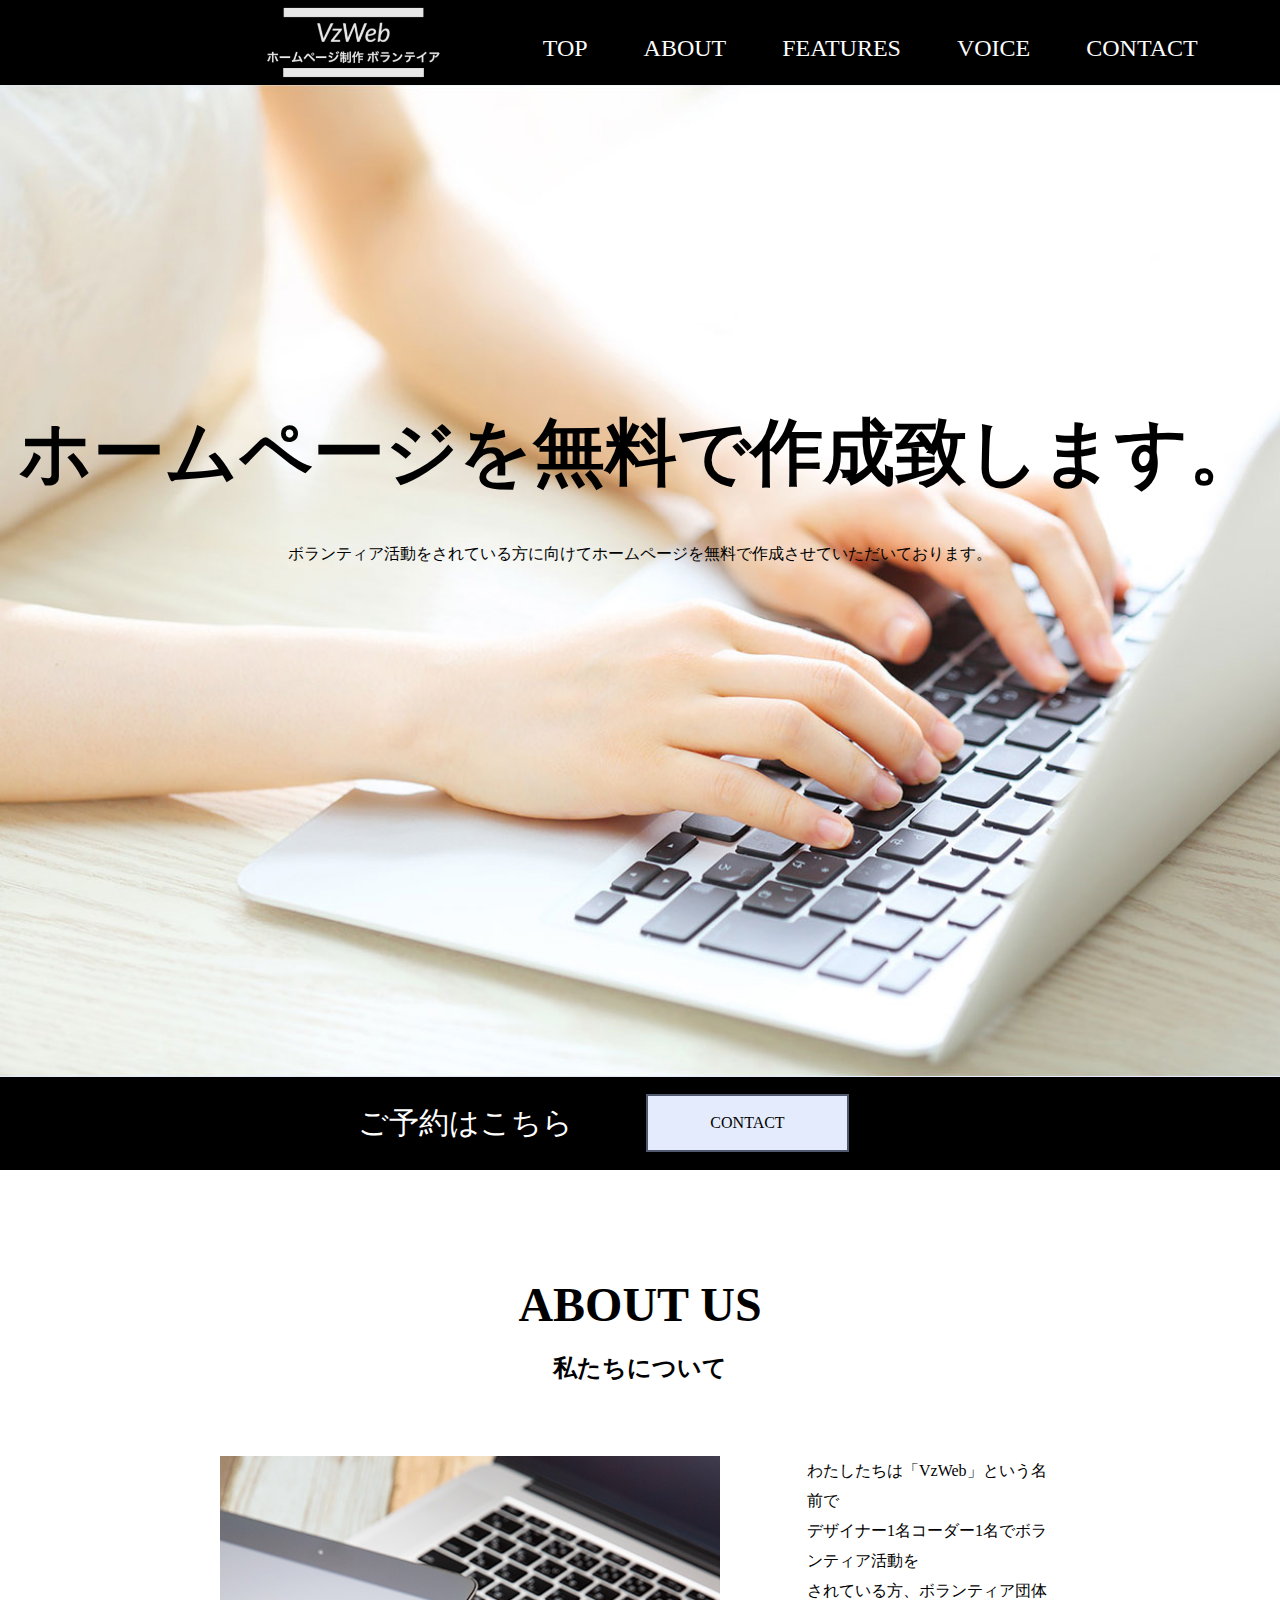
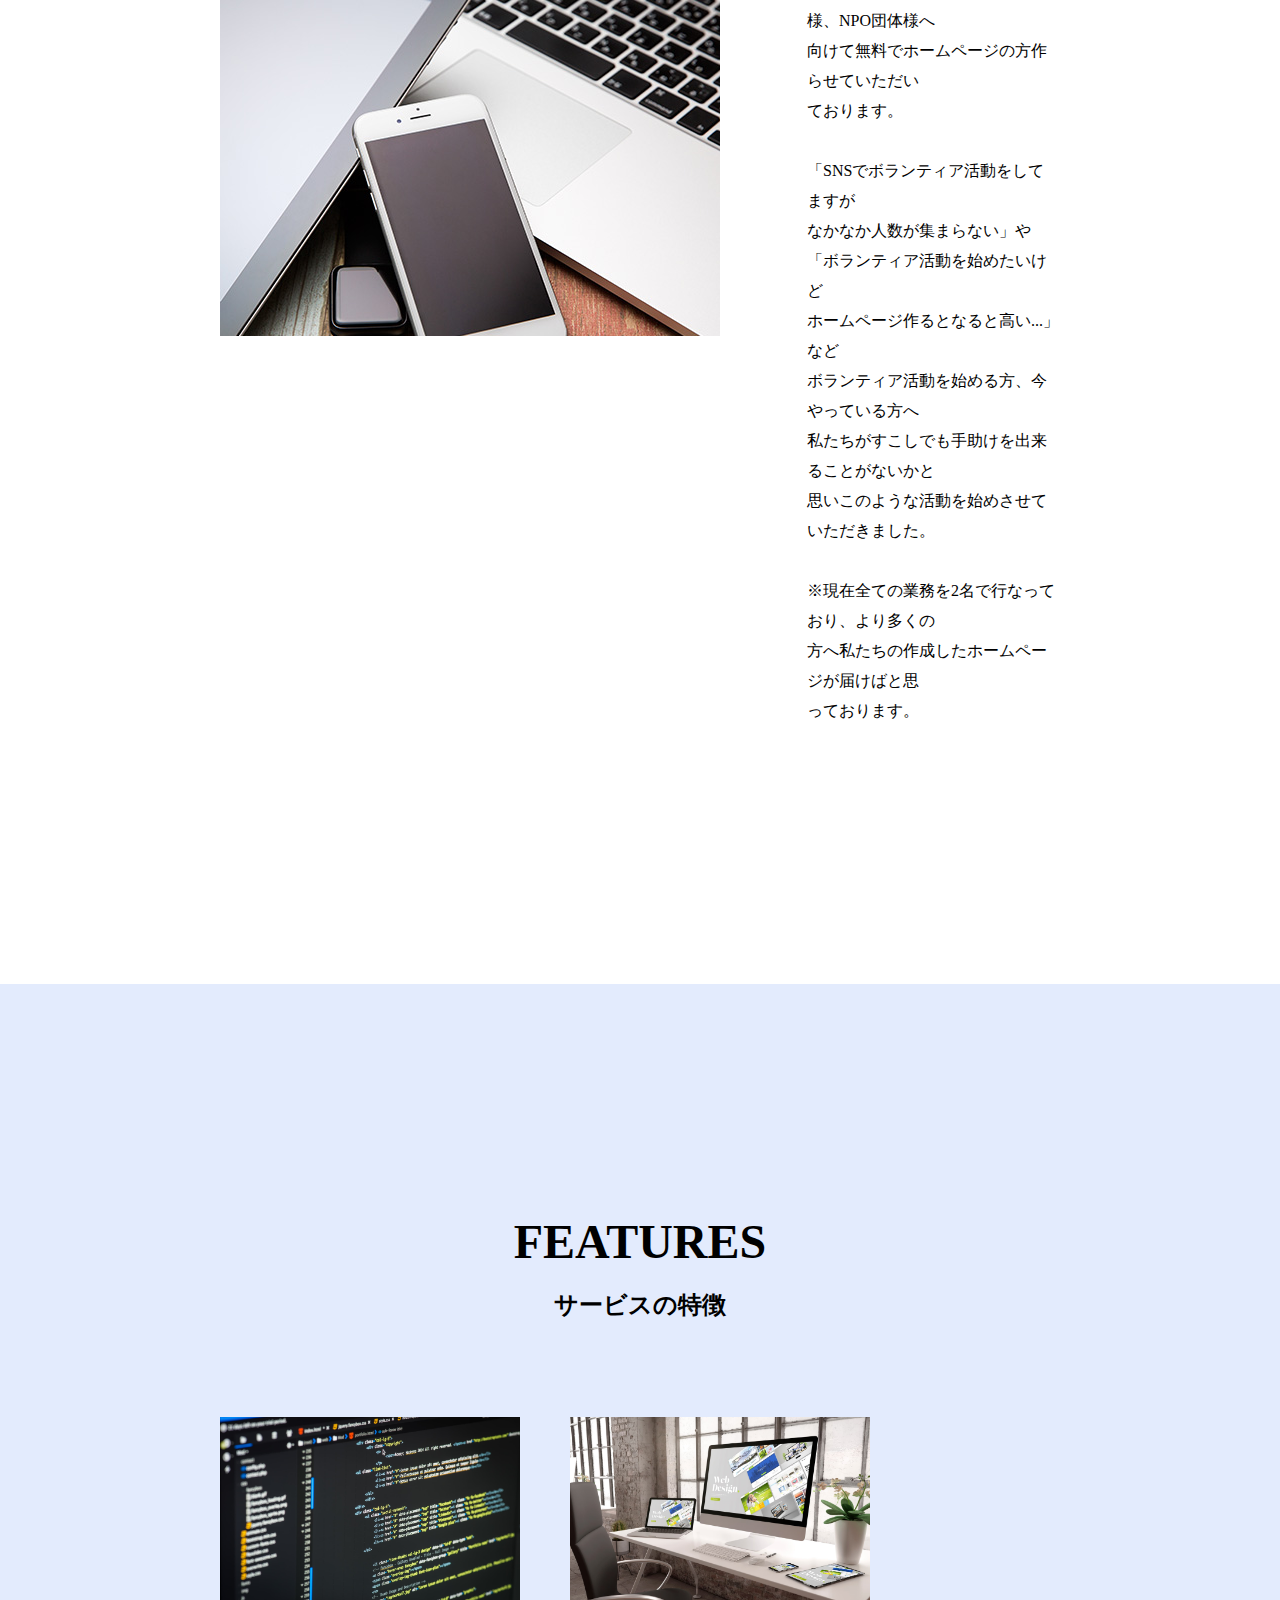
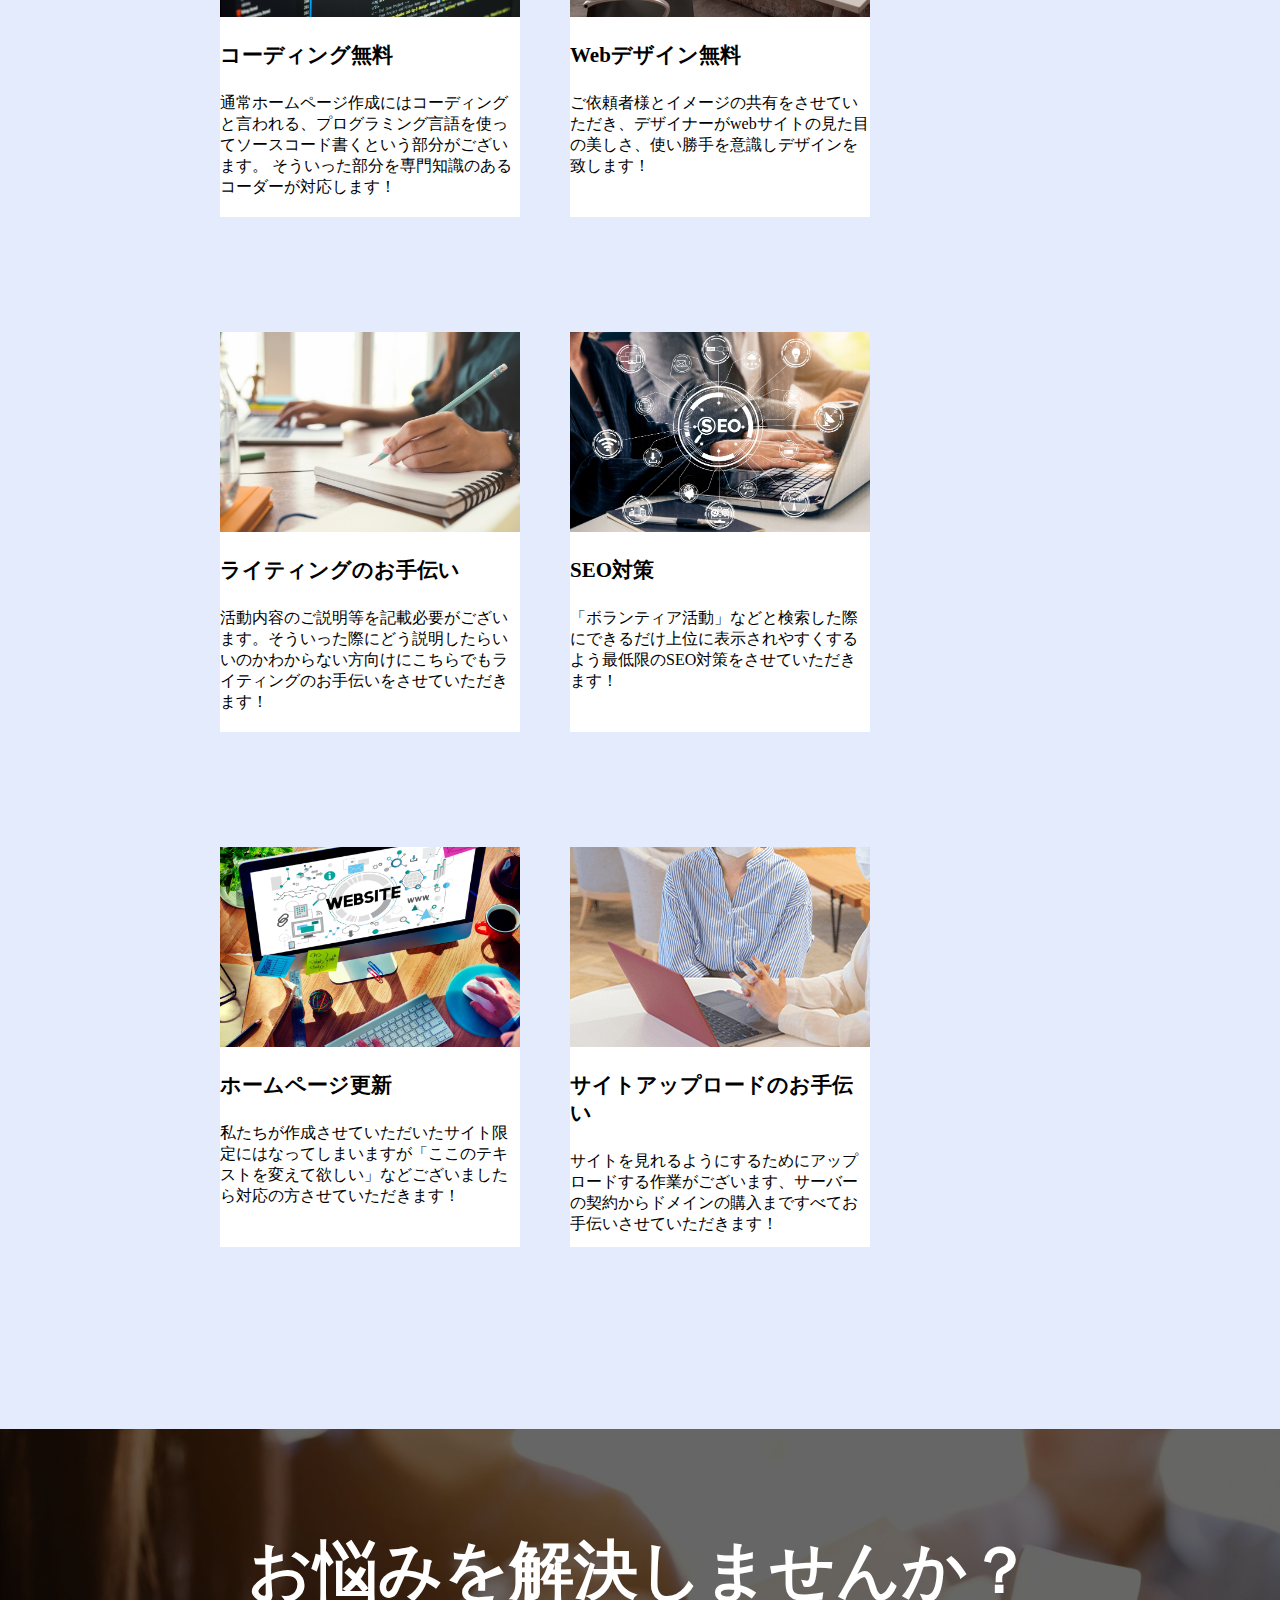
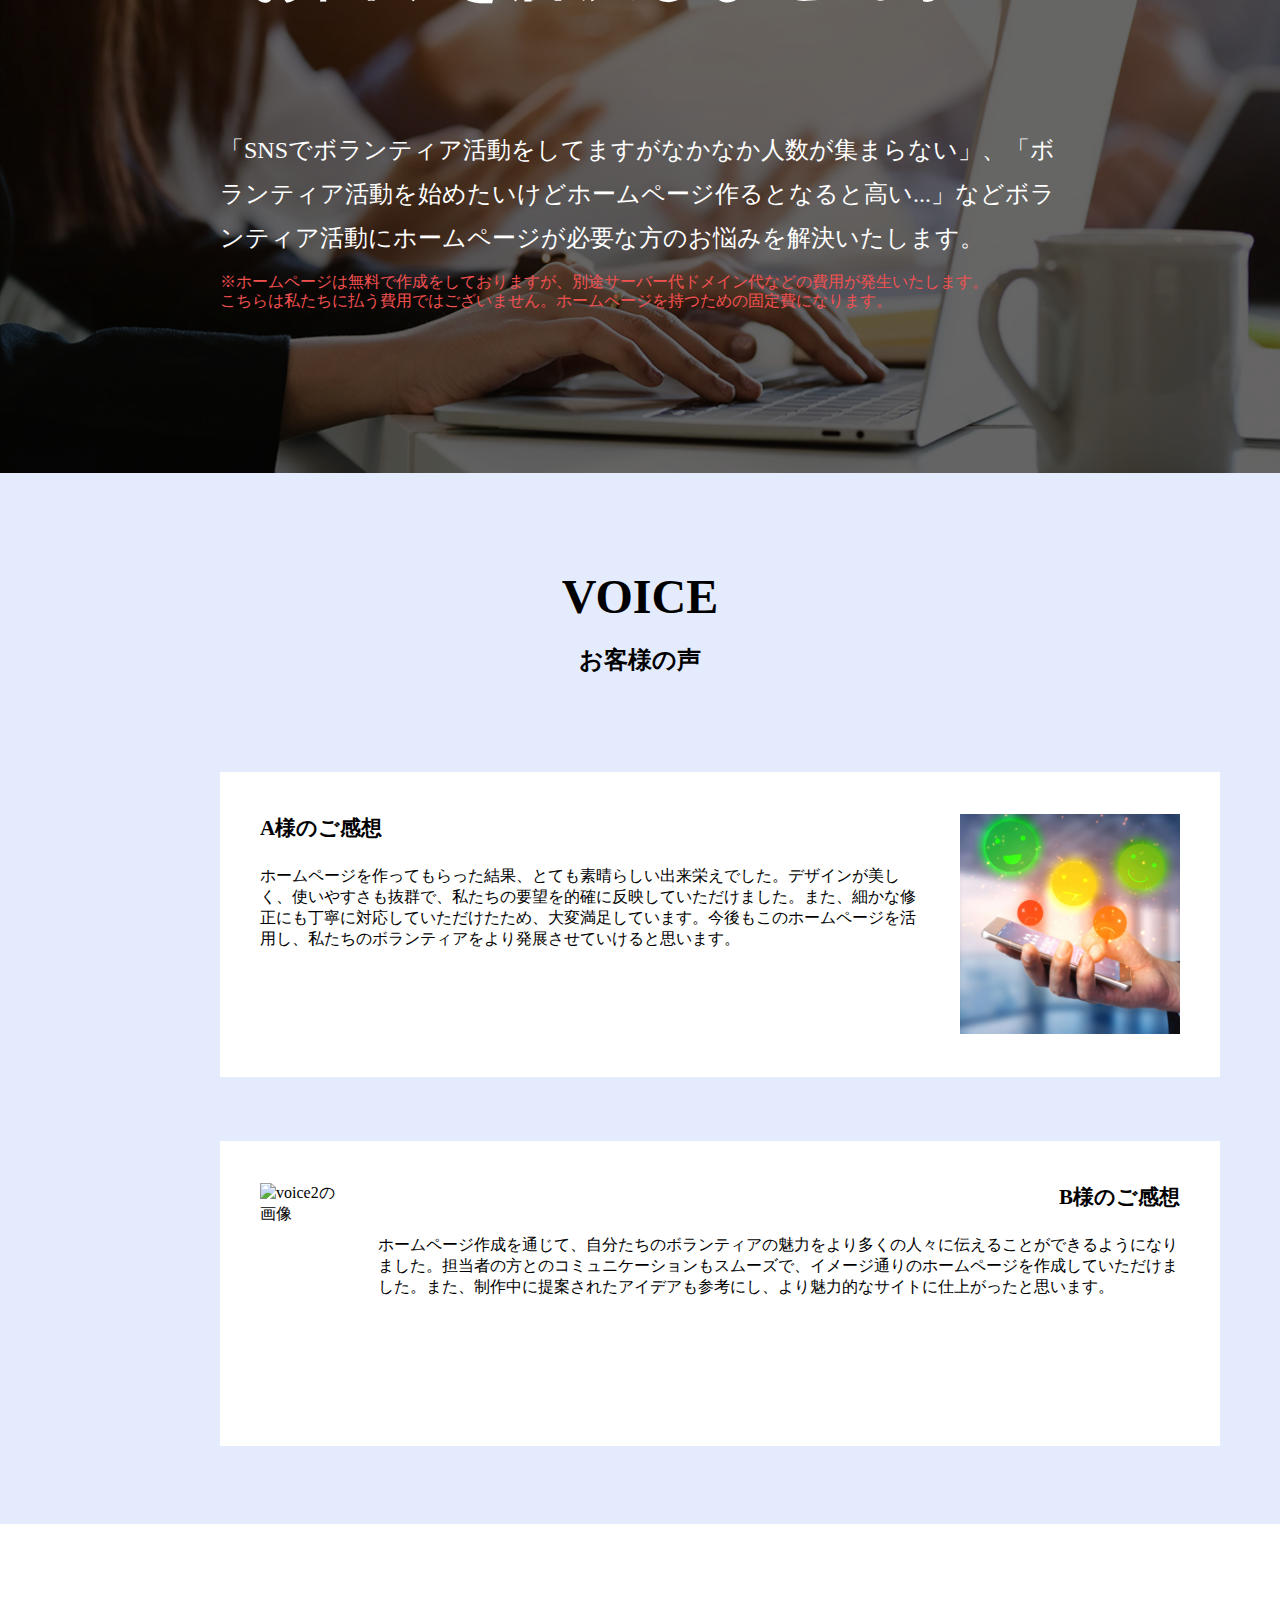
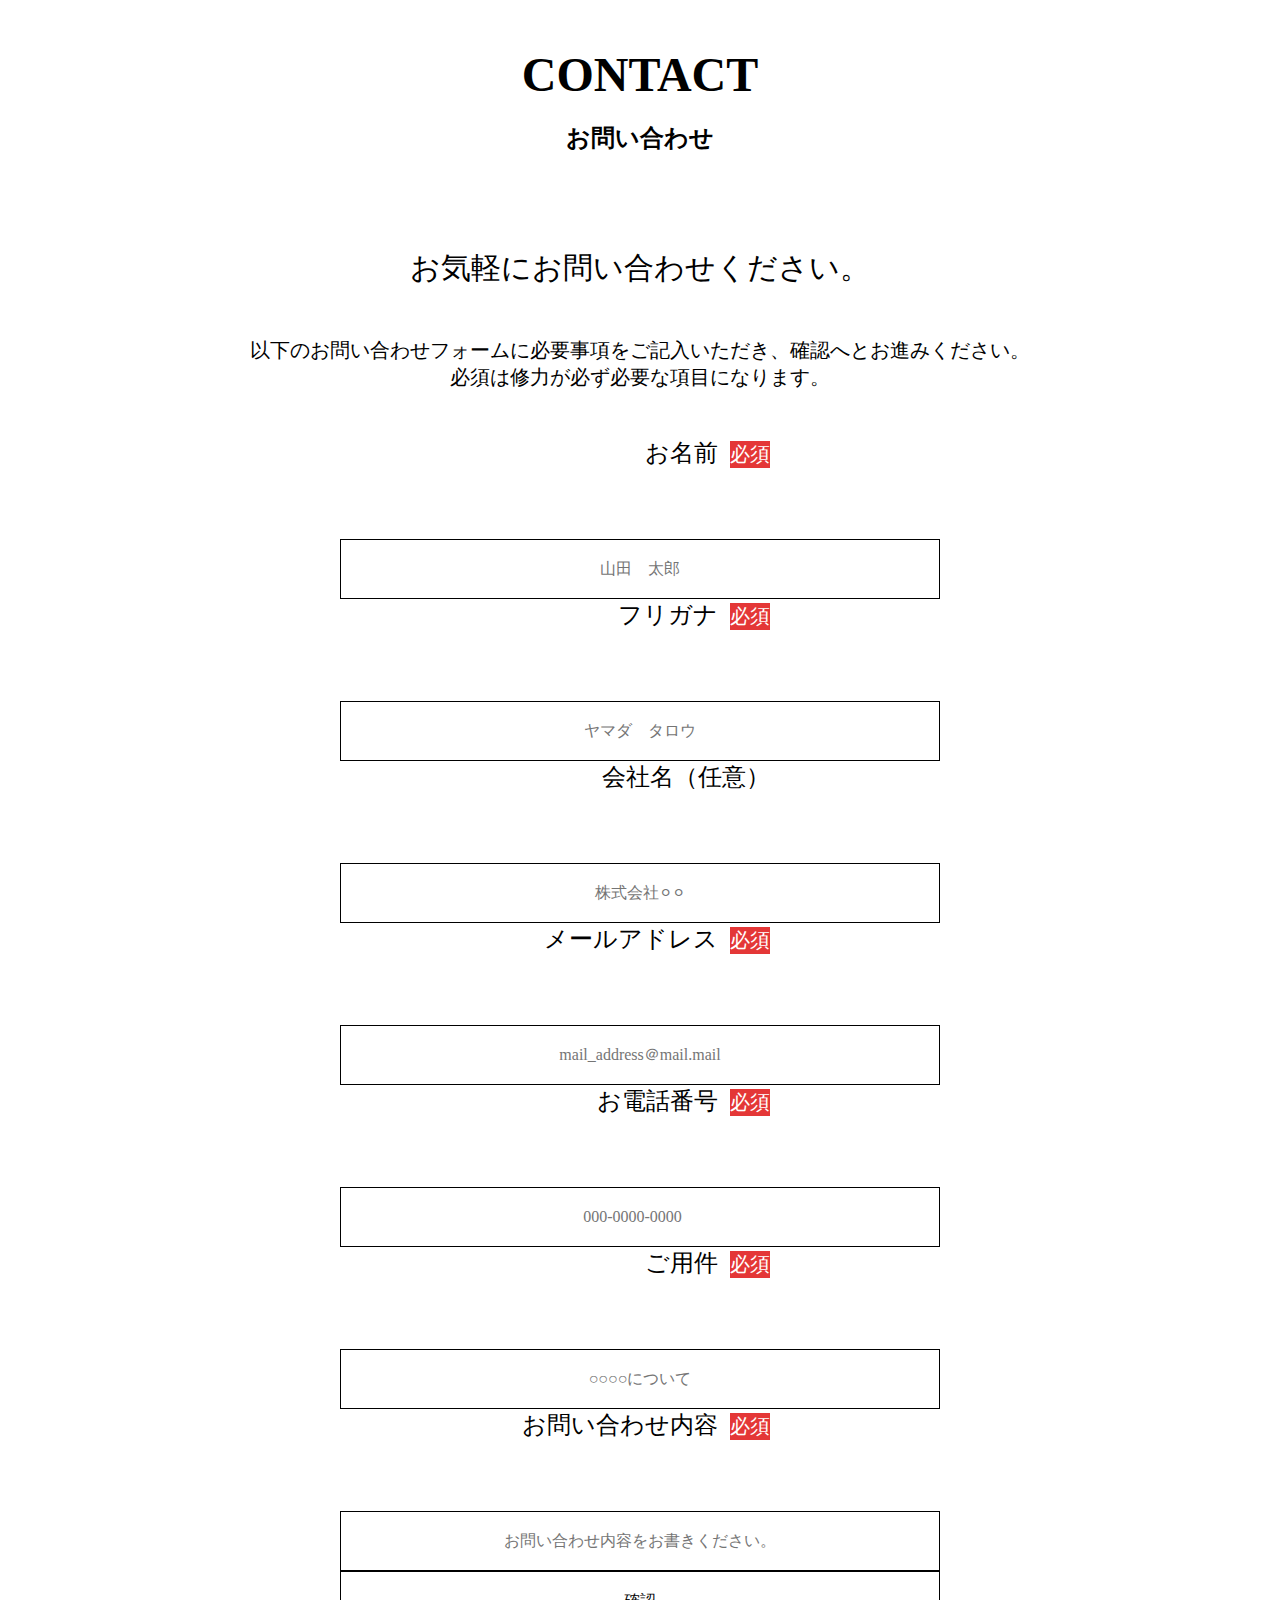
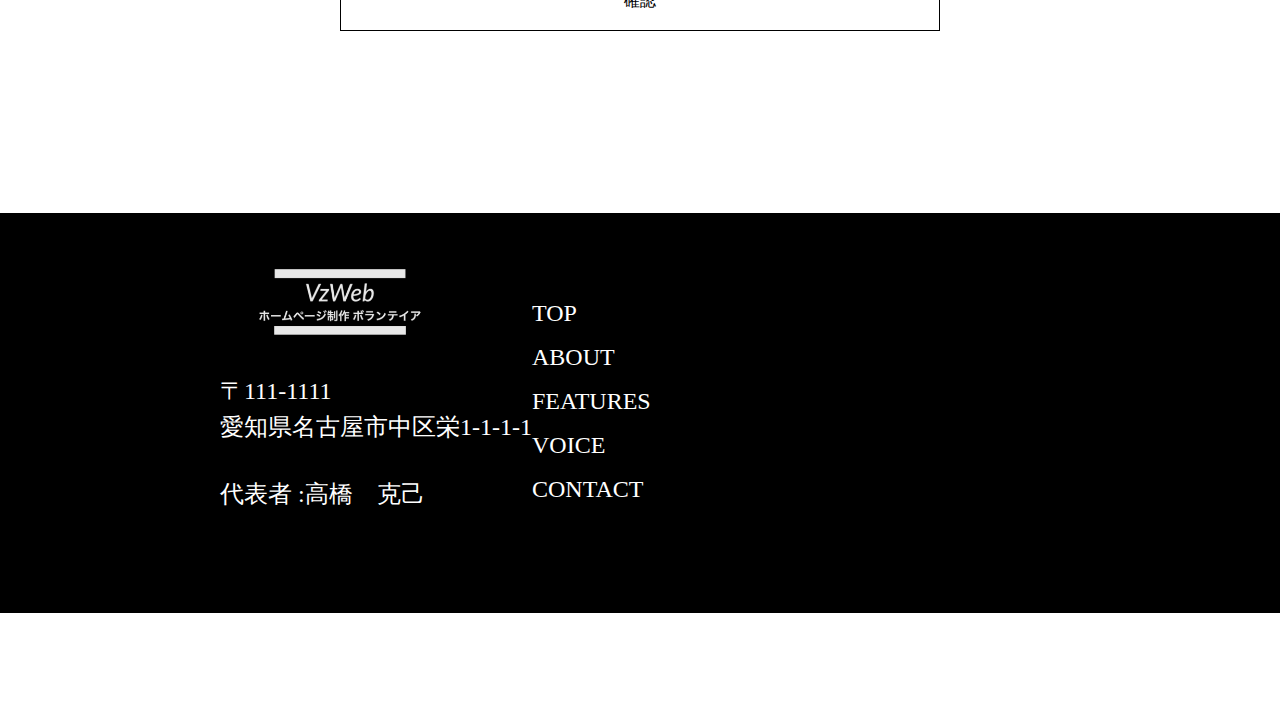
==== VzWeb案件/index.html @ d6307f07 "VzWeb案件の編集" ====
<!DOCTYPE html>
<html lang="ja">
<head>
    <meta charset="UTF-8">
    <meta name="discription" content="メタディスクリプションがはいります">
    <meta name="viewport" content="width=device-width, initial-scale=1.0">
    <title>Vzweb | ボランティア団体様に向けた無料でホームページ制作</title>
    <link rel="stylesheet" href="style.css">
</head>
<body>

    <header>
       
       <div class="nav wrapper">  

         <img src="picture/rogo.png" alt="ロゴ">
        
         <nav>
            <ul class="main-nav">
                <li><a href="#top">TOP</a></li>
                <li><a href="#about">ABOUT</a></li>
                <li><a href="#features">FEATURES</a></li>
                <li><a href="#voice">VOICE</a></li>
                <li><a href="#contact">CONTACT</a></li>
            </ul>
         </nav>
       </div>
       
       <div class="top" id="top">

         <h1>ホームページを無料で作成致します。 </h1>
         <p>
            ボランティア活動をされている方に向けてホームページを無料で作成させていただいております。  
         </p>

       </div> 

       <div class="btn">
        <span>ご予約はこちら</span>
        <button class="contactbtn">CONTACT</button>
       </div>
    

    </header>

    <main>
       <div class="aboutus wrapper" id="about">
        <h3>ABOUT US</h3>
        <h4>私たちについて</h4>
        <div class="flex">
         <img src="picture/about-us.jpg" alt="電子機器の写真">
         <p>わたしたちは「VzWeb」という名前で<br>
            デザイナー1名コーダー1名でボランティア活動を<br>
            されている方、ボランティア団体様、NPO団体様へ<br>
            向けて無料でホームページの方作らせていただい<br>
            ております。<br><br>
            
            「SNSでボランティア活動をしてますが<br>
            なかなか人数が集まらない」や<br>
            「ボランティア活動を始めたいけど<br>
            ホームページ作るとなると高い...」など<br>
            ボランティア活動を始める方、今やっている方へ<br>
            私たちがすこしでも手助けを出来ることがないかと<br>
            思いこのような活動を始めさせていただきました。<br><br>
            
            ※現在全ての業務を2名で行なっており、より多くの<br>
            方へ私たちの作成したホームページが届けばと思<br>
            っております。
         </p>
        </div>    
        
       </div> 
       
       <div class="features wrapper" id="features">

        <h3>FEATURES</h3>
        <h4>サービスの特徴</h4>
        

        <div class="flexbox">

         <div class="items">
          <img src="picture/features-img.jpeg" alt="">
          <span>
            <h5>コーディング無料</h5>
            <p>
            通常ホームページ作成にはコーディングと言われる、プログラミング言語を使ってソースコード書くという部分がございます。 そういった部分を専門知識のあるコーダーが対応します！
            </p>
          </span> 
         </div> 
        
         <div class="items">
          <img src="picture/features-img1.jpeg" alt="">
          <span>
            <h5>Webデザイン無料</h5>
            <p>
            ご依頼者様とイメージの共有をさせていただき、デザイナーがwebサイトの見た目の美しさ、使い勝手を意識しデザインを致します！
            </p>
          </span>  
         </div>
        
         <div class="items">
          <img src="picture/features-img2.jpeg" alt="">
          <span>
            <h5>ライティングのお手伝い</h5>
            <p>
            活動内容のご説明等を記載必要がございます。そういった際にどう説明したらいいのかわからない方向けにこちらでもライティングのお手伝いをさせていただきます！
            </p>
          </span>  
         </div>
        
         <div class="items">
          <img src="picture/features-img3.jpeg" alt="">
          <span>
            <h5>SEO対策</h5>
            <p>
            「ボランティア活動」などと検索した際にできるだけ上位に表示されやすくするよう最低限のSEO対策をさせていただきます！
            </p>
          </span>
         </div>
        
         <div class="items">
          <img src="picture/features-img4.jpeg" alt="">
          <span>
            <h5>ホームページ更新</h5>
            <p>
            私たちが作成させていただいたサイト限定にはなってしまいますが「ここのテキストを変えて欲しい」などございましたら対応の方させていただきます！
            </p>
          </span>
         </div>
        
         <div class="items">
          <img src="picture/faetures-img5.png" alt="">
          <span>
            <h5>サイトアップロードのお手伝い</h5>
            <p>
            サイトを見れるようにするためにアップロードする作業がございます、サーバーの契約からドメインの購入まですべてお手伝いさせていただきます！
            </p>
          </span>
         </div> 
       </div>
      </div> 
         

       <div class="worries">
        <div class="worries-text wrapper">
         <h2>お悩みを解決しませんか？</h2>
         <p>
            「SNSでボランティア活動をしてますがなかなか人数が集まらない」、「ボランティア活動を始めたいけどホームページ作るとなると高い...」などボランティア活動にホームページが必要な方のお悩みを解決いたします。<br>
            <span>※ホームページは無料で作成をしておりますが、別途サーバー代ドメイン代などの費用が発生いたします。<br>
            こちらは私たちに払う費用ではございません。ホームページを持つための固定費になります。</span>
         </p>
        </div>
       </div> 

      <div class="voice wrapper" id="voice">
        
       <h3>VOICE</h3>
       <h4>お客様の声</h4>
       <div class="avoice">
        <span>
         <h5>A様のご感想</h5>
         <p>
            ホームページを作ってもらった結果、とても素晴らしい出来栄えでした。デザインが美しく、使いやすさも抜群で、私たちの要望を的確に反映していただけました。また、細かな修正にも丁寧に対応していただけたため、大変満足しています。今後もこのホームページを活用し、私たちのボランティアをより発展させていけると思います。
         </p>
        </span>
        <img src="picture/voice-img.jpeg" alt="voice1の画像">
       </div>
       <div class="bvoice"> 
        <img src="picture/voice-img2.jpeg" alt="voice2の画像">
        <span>
         <h5>B様のご感想</h5>
         <p>
            ホームページ作成を通じて、自分たちのボランティアの魅力をより多くの人々に伝えることができるようになりました。担当者の方とのコミュニケーションもスムーズで、イメージ通りのホームページを作成していただけました。また、制作中に提案されたアイデアも参考にし、より魅力的なサイトに仕上がったと思います。
         </p>
        </span>
       </div>
       
        
      </div> 

      <div class="contact wrapper" id="contact">
        <h3>CONTACT</h3>
        <h4>お問い合わせ</h4>
        <span class="inquiry">お気軽にお問い合わせください。</span>
        <span class="inquiryp">以下のお問い合わせフォームに必要事項をご記入いただき、確認へとお進みください。<br>
             必須は修力が必ず必要な項目になります。</span>
        <form class="form">
            <label>お名前<span class="marker">必須</span></label>
            <input type="text"  placeholder="山田　太郎"><br>

            <label>フリガナ<span class="marker">必須</span></label>
            <input type="text" placeholder="ヤマダ　タロウ"><br>

            <label>会社名（任意）</label>
            <input type="text" placeholder="株式会社⚪︎⚪︎"><br>

            <label>メールアドレス<span class="marker">必須</span></label>
            <input type="email" placeholder="mail_address＠mail.mail"><br>

            <label>お電話番号<span class="marker">必須</span></label>
            <input type="number" placeholder="000-0000-0000"><br>

            <label>ご用件<span class="marker">必須</span></label>
            <input type="text" placeholder="○○○○について"><br>

            <label>お問い合わせ内容<span class="marker">必須</span></label>
            <input type="text" placeholder="お問い合わせ内容をお書きください。"><br>

            <input type="submit" value="確認">
        

        </form>
      </div>

    </main>

    <footer>
       <div class="footer wrapper">
        
        <div class="footer-name">
        
         <img src="picture/rogo.png" alt="ロゴ">
         
      
         <div class="address">
            〒111-1111 <br>
             愛知県名古屋市中区栄1-1-1-1
         </div>
         <div class="name">
            代表者 :高橋　克己
         </div>
        </div>
        <div class="footer-menu">
            <ul class="footer-menu-list">
                <li>
                    <a href="#">TOP</a>
                </li>
                <li>
                    <a href="#">ABOUT</a>
                </li>
                <li>
                    <a href="#">FEATURES</a>
                </li>
                <li>
                    <a href="#">VOICE</a>
                </li>
                <li>
                    <a href="#">CONTACT</a>
                </li>
            </ul>  
        </div>
       </div>
       <div class="coperight">
        <span>©</span>
       </div> 


    </footer>




    

    
</body>
</html>
---- VzWeb案件/style.css ----
/*リセットCSS*/
*,
::before,
::after {
  box-sizing: border-box;
  border-style: solid;
  border-width: 0;
}
html {
  -webkit-text-size-adjust: 100%;
  -webkit-tap-highlight-color: transparent;
}
body {
  margin: 0;
}
main {
  display: block;
}
p,
table,
blockquote,
address,
pre,
iframe,
form,
figure,
dl {
  margin: 0;
}
h1,
h2,
h3,
h4,
h5,
h6 {
  font-size: inherit;
  margin: 0;
}
ul,
ol {
  margin: 0;
  padding: 0;
  list-style: none;
}
dd {
  margin-left: 0;
}
a {
  display: inline-block;
  background-color: transparent;
  text-decoration: none;
  color: inherit;
  word-wrap: break-word;
}
abbr[title] {
  text-decoration: underline dotted;
}
b,
strong {
  font-weight: bolder;
}
small {
  font-size: 80%;
}
sub,
sup {
  font-size: 75%;
  line-height: 0;
  position: relative;
  vertical-align: baseline;
}
sub {
  bottom: -0.25em;
}
sup {
  top: -0.5em;
}
svg,
img,
embed,
object,
iframe {
  vertical-align: bottom;
}
button,
input,
optgroup,
select,
textarea {
  -webkit-appearance: none;
  appearance: none;
  vertical-align: middle;
  color: inherit;
  font: inherit;
  background: transparent;
  padding: 0;
  margin: 0;
  border-radius: 0;
  text-align: inherit;
  text-transform: inherit;
}
[type="checkbox"] {
  -webkit-appearance: checkbox;
  appearance: checkbox;
}
[type="radio"] {
  -webkit-appearance: radio;
  appearance: radio;
}
input[type="date"]::-webkit-date-and-time-value {
  text-align: left;
}
button,
[type="button"],
[type="reset"],
[type="submit"] {
  cursor: pointer;
}
button:disabled,
[type="button"]:disabled,
[type="reset"]:disabled,
[type="submit"]:disabled {
  cursor: default;
}
:-moz-focusring {
  outline: auto;
}
select:disabled {
  opacity: inherit;
}
option {
  padding: 0;
}
textarea {
  overflow: auto;
  resize: none;
}
[type="number"]::-webkit-inner-spin-button,
[type="number"]::-webkit-outer-spin-button {
  height: auto;
}
[type="search"] {
  outline-offset: -2px;
}
[type="search"]::-webkit-search-decoration {
  -webkit-appearance: none;
}
::-webkit-file-upload-button {
  -webkit-appearance: button;
  font: inherit;
}
label[for] {
  cursor: pointer;
}
table {
  border-color: inherit;
  border-collapse: collapse;
}
caption {
  text-align: left;
}
td,
th {
  vertical-align: top;
  padding: 0;
}
th {
  text-align: left;
  font-weight: bold;
}
picture {
  display: block;
  width: 100%;
  height: 100%;
}
img {
  max-width: 100%;
  max-height: 100%;
  object-fit: cover;
}
span {
  display: inline-block;
}

/*トップ背景*/
.top{
    background-image: url(picture/mv.jpg);
    background-repeat: no-repeat;
    background-size: cover;
    height: 992px;
    margin: 0; 
}
/*navロゴ*/
nav img{
  width: 240px;
  height: 80px;
  
}

/*nav背景*/
.nav{
    background-color: #000000;
    margin: 0;
    width: 100%;
    height: 85px;
}

/*nav*/
.main-nav{
    display: flex;
    margin-top: 35px;
    list-style: none;
    font-size: 24px;
}

.main-nav li{
    margin-left: 56px;
}
.main-nav a{
    color: #fdfdfd;
}

/*カーソルがnavに触れた時に色が変わる*/
/*.main-nav a:hover{
  color: ;

}*/

.nav{
  display: flex;
  justify-content: space-between;
}

/*コンテンツの最大幅設定*/
.wrapper{
  /*max-width: 1400px;*/
  padding: 0 220px;
  margin: 0 auto;
}

/*topの文字*/
.top{
  text-align: center;
}
h1{
  font-size: 72px;
  padding-top: 320px;
}
.top p{
  font-size: 16px;
  padding-top: 43px;
}

/*ご予約*/
.btn{
  background-color: #000000;
  padding-top: 17px;
  padding-bottom: 18px;
  display: flex;
  justify-content: center;
  align-items: center;
}
.btn span{
  color: #ffffff;
  font-size: 30px;
  position: relative;
  left: -73px;
}
.contactbtn{
  font-size: 16px;
  color: #000000;
  background-color: #e3ebfd;
  padding: 18px 62px;
  border: solid 2.5px #51596f;
}

/*ABOUT US 私たちについて*/
.aboutus{
  background-color: #ffffff;
  text-align: center;
  padding-top: 107px;
  padding-bottom: 258px;
}
.aboutus h3{
  font-size: 48px;
  padding-bottom: 20px;
}
.aboutus h4{
  font-size: 24px;
  padding-bottom: 72px;

}
.aboutus img{
  width: 500px;
  height: 480px;
}
.aboutus p{
  font-size: 16px;
  line-height: 30px;
  text-align: left;
  /*brかspanタグを使って１マス開けるか*/
}
.aboutus .flex{
  display: flex;
  gap: 0 87px;

}

/*FEATURES サービスの特徴*/
.features{
  background-color: #e3ebfd;
  text-align: center;
  padding-top: 115px;
  padding-bottom: 182px;
}
.features img{
  width: 300px;
  height: 200px;
}
.features h3{
  font-size: 48px;
  padding-top: 115px;
}
.features h4{
  font-size: 24px;
  padding-top: 20px;
  padding-bottom: 96px;
}
h5{
  font-size: 21px;
  padding-top: 24px;
  padding-bottom: 24px;
  text-align: left;
}
.items p{
  text-align: left;
}
.items span{
  background-color: #ffffff;
  width: 300px;
  height: 200px;
}
.flexbox{
  display: flex;
  gap: 115px 50px;
  flex-wrap: wrap;
}
.items{
  width: 300px;

}

/*お悩みを解決しませんか？*/
.worries{
  background-image: url(picture/background.jpg);
  background-repeat: no-repeat;
  background-size: cover;
  position: relative;
  height: 644px;

}
.worries::before{
  background-color: rgba(0,0,0,.6);
  position: absolute;
  top: 0;
  right: 0;
  bottom: 0;
  left: 0;
  content: ' ';
}
.worries-text{
  position: absolute;
  top: 0;
  right: 0;
  bottom: 0;
  left: 0;
  margin: auto;

}
.worries h2{
  font-size: 64px;
  padding-top: 98px;
  padding-bottom: 114px;
  color: #ffffff;
  text-align: center;
}
.worries p{
  padding-bottom: 80px;
  color: #ffffff;
  line-height: 44px;
  font-size: 24px;
}
.worries span{
  font-size: 16px;
  line-height: 1.2;
  margin-top: 12px;
  color: #f25151;
}
/*VOICE お客様の声*/
.voice{
  background-color: #e3ebfd;
  padding-top: 96px;
  padding-bottom: 78px;
}
.voice h3{
  font-size: 48px;
  text-align: center;
}
.voice h4{
  font-size: 24px;
  padding-top: 20px;
  padding-bottom: 96px;
  text-align: center;
}
.voice img{
  height: 220px;
  width: 220px;
  margin: 42px 40px;
}
.avoice{
  background-color: #ffffff;
  width: 1000px;
  height: 305px;
  display: flex;
  margin-bottom: 64px;
}
.bvoice{
  background-color: #ffffff;
  width: 1000px;
  height: 305px;
  display: flex;
}
.avoice h5{
  text-align: left;
  padding-left: 40px;
  padding-top: 42px;
}
.bvoice h5{
  text-align: right;
  padding-right: 40px;
  padding-top: 42px;
}
.avoice p{
  padding-left: 40px;
  padding-bottom: 46px;
}
.bvoice p{
  padding-right: 40px;
  padding-bottom: 46px;
}
/*CONTACT お問い合わせ*/
.contact{
  padding-top: 123px;
  padding-bottom: 182px;
  background-color: #ffffff;
  text-align: center;
  
}
.contact h3{
  font-size: 48px;
}
.contact h4{
  font-size: 24px;
  padding-top: 20px;
  padding-bottom: 94px;
}
.inquiry{
  font-size: 30px;
  padding-bottom: 48px;
}
.inquiryp{
  font-size: 20px;
  padding-bottom: 46px;
}
.marker{
  background-color: #e43737;
  margin-left: 12px;
  color: #ffffff;
  font-size: 20px;
  text-align: center;
}
label{
  font-size: 24px;
  margin-bottom: 70px;
  display: inline-block;
  width: 260px;
  text-align: right;
  
}

input{
  border: solid 1.25px;
  width: 600px;
  height: 60px;
  
  
}


/*フッター*/
footer{
  background-color: #000000;
  color: #ffffff;
  height: 400px;
}
.footer img{
  width: 240px;
  height: 80px;
  margin-top: 49px;
  margin-bottom: 31px;
  /*margin: 49px 627px 31px 219px;*/
}
.footer{
  display: flex;
  font-size: 24px;
}
.address{
  line-height: 36px;
}
.name{
  margin-top: 33px;
  margin-bottom: 127px;
}
.footer-menu{
  margin-top: 78px;
  line-height: 44px;
  
}
.coperight{
  background-color: #ffffff;
  height: 78px;
}
.coperight span{
  font-size: 16px;
}
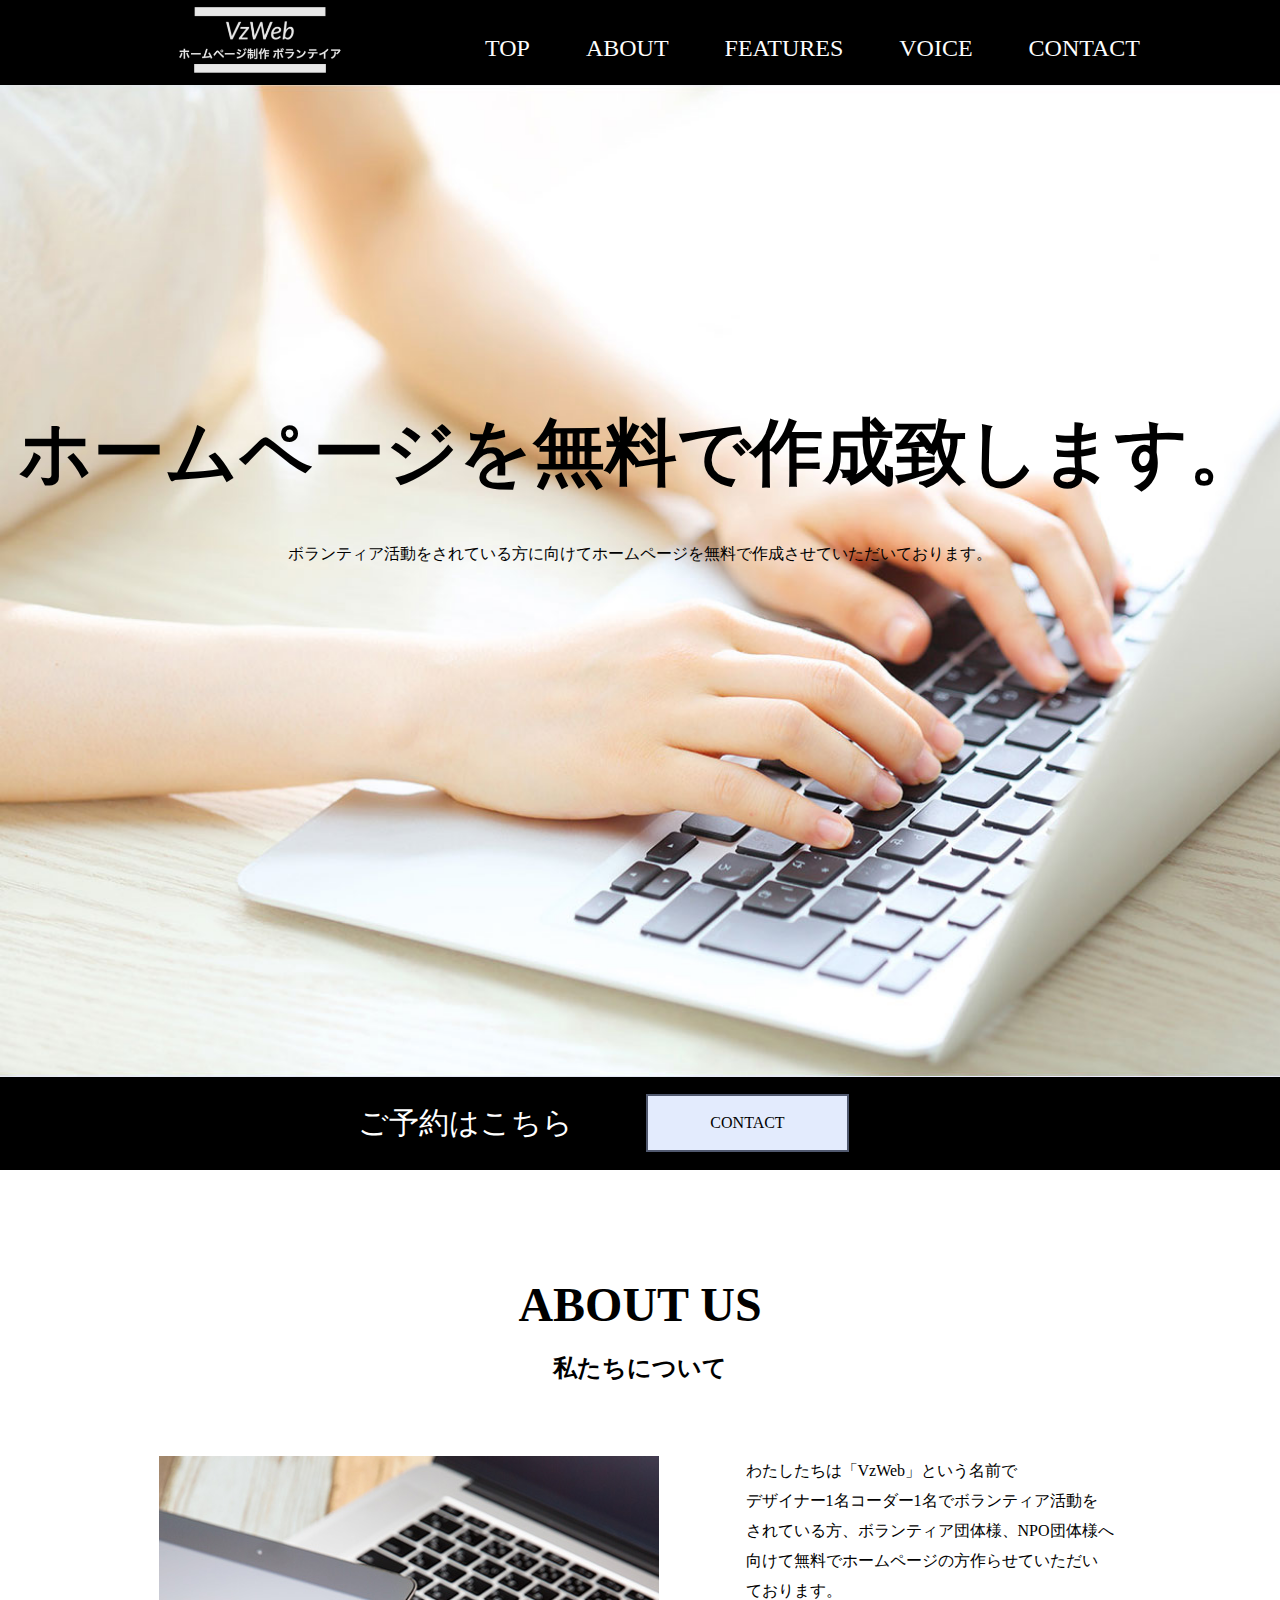
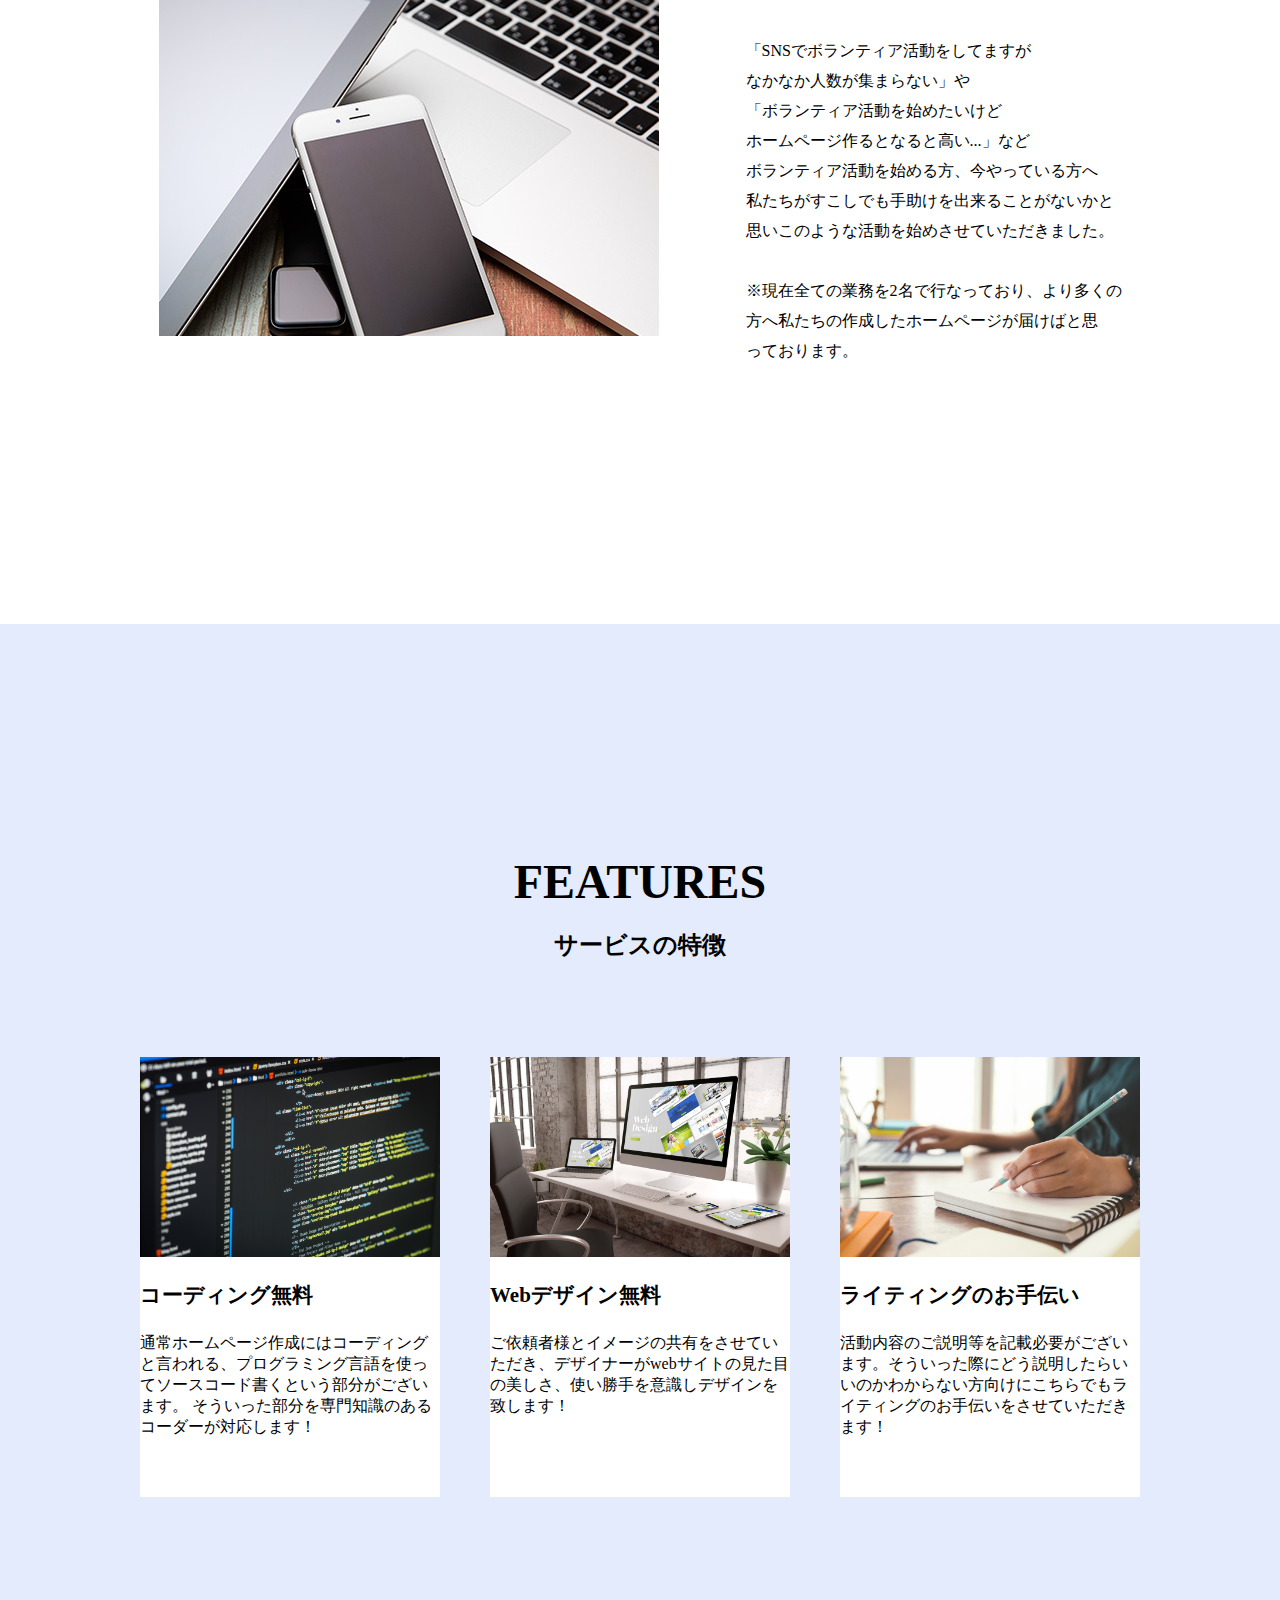
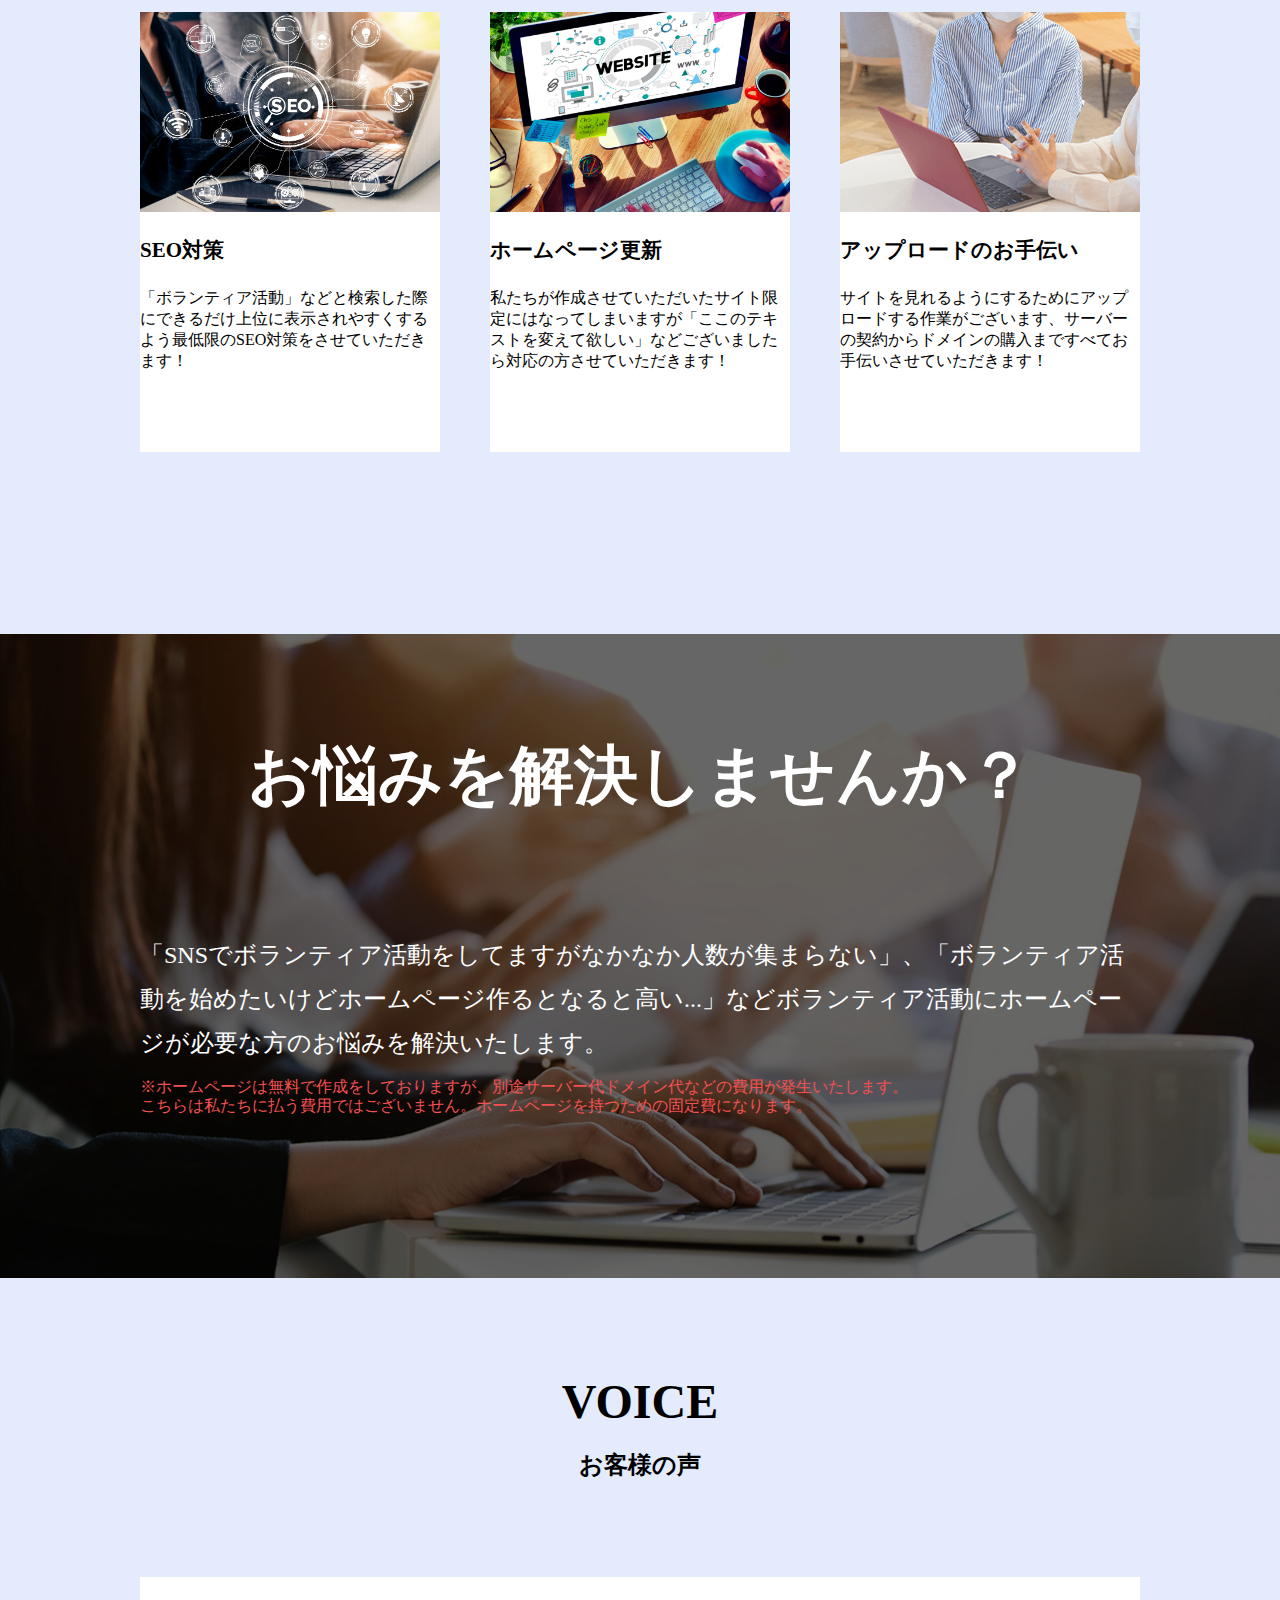
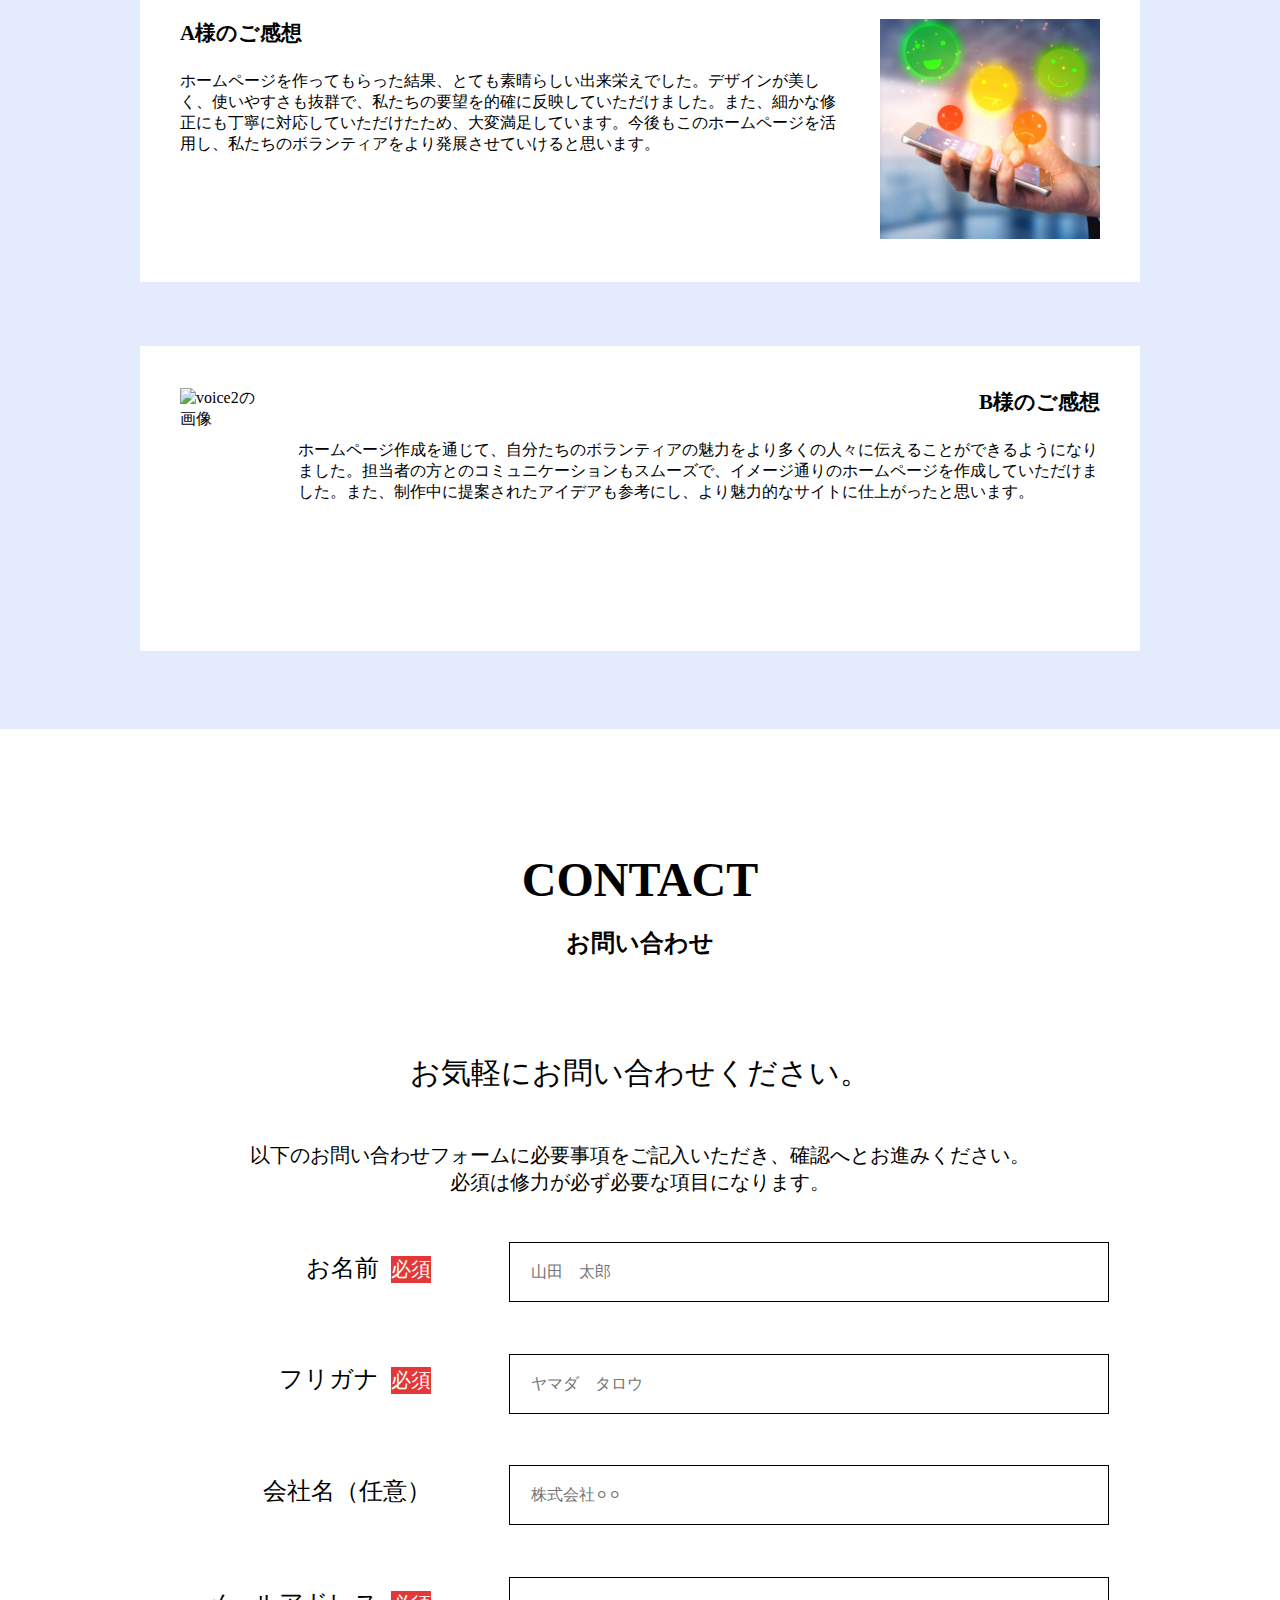
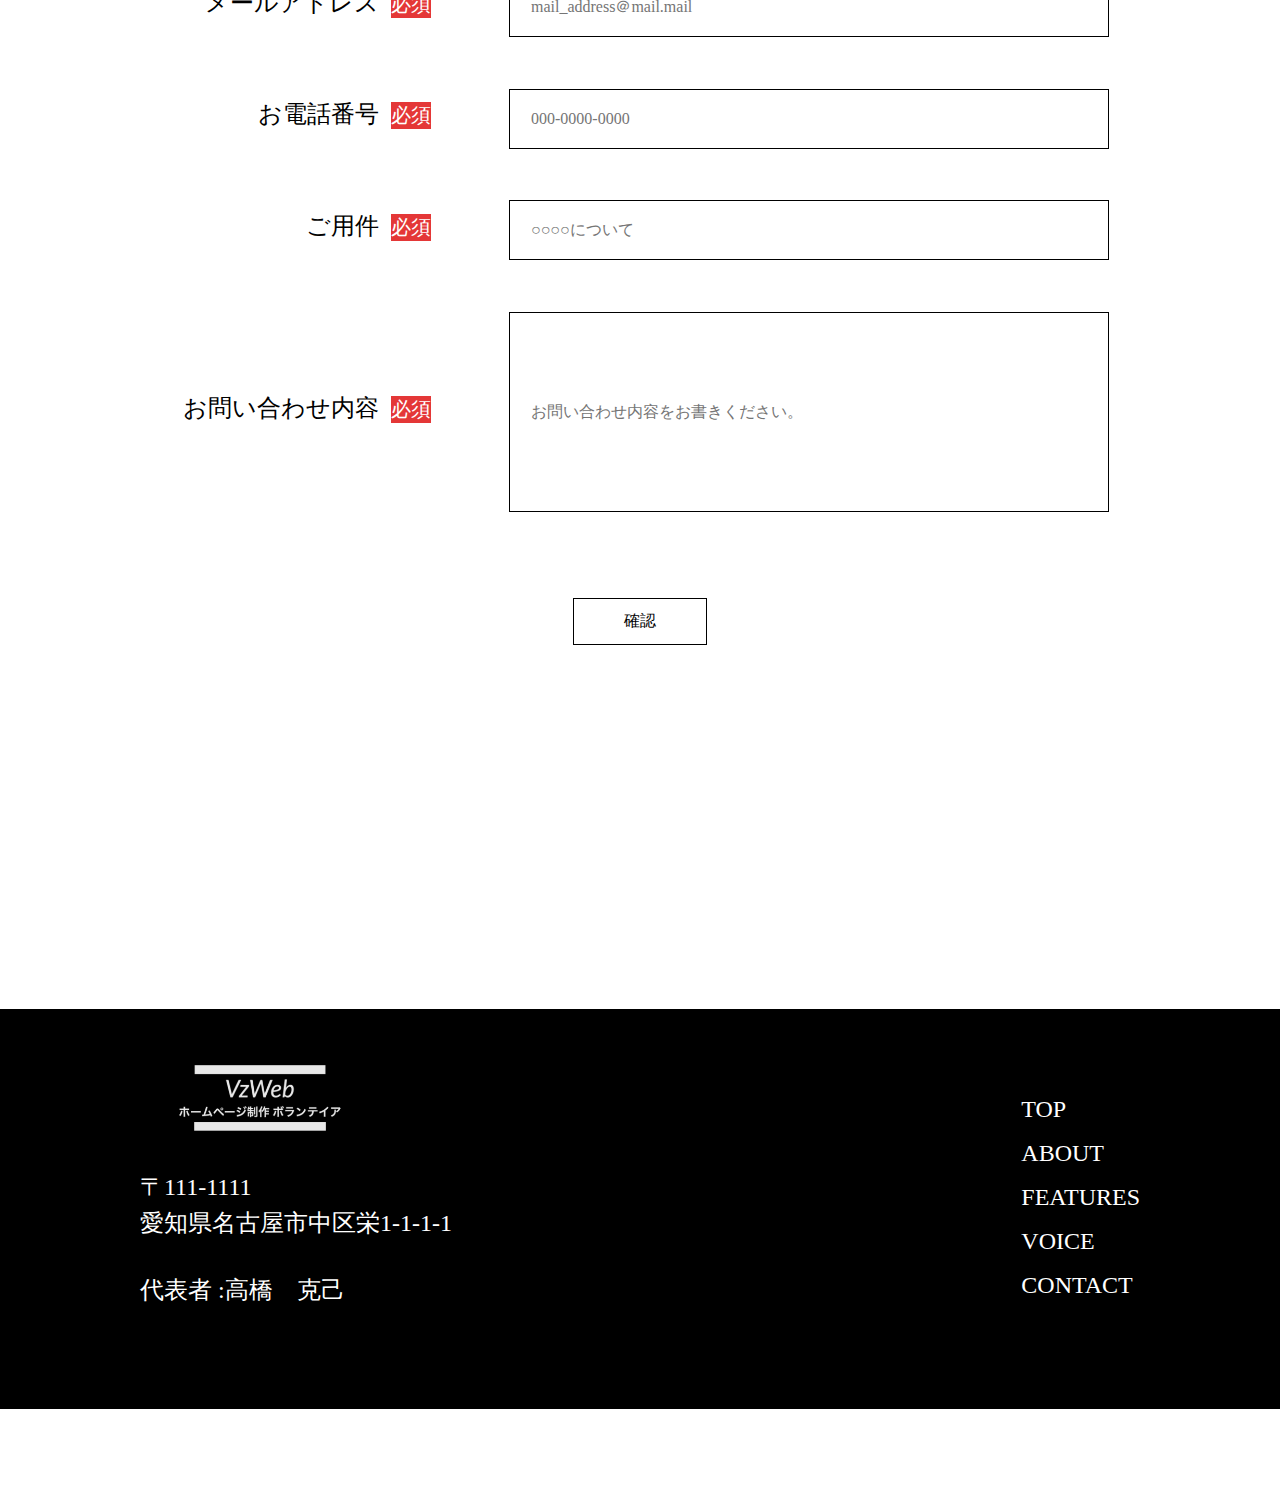
==== commit 67a6b0a7: "VzWeb案件を編集" ====
--- a/VzWeb案件/index.html
+++ b/VzWeb案件/index.html
@@ -11,8 +11,9 @@
 
     <header>
        
-       <div class="nav wrapper">  
-
+       <div class="nav"> 
+        <div class="wrapper"> 
+        <div class="nav-inr">
          <img src="picture/rogo.png" alt="ロゴ">
         
          <nav>
@@ -24,6 +25,8 @@
                 <li><a href="#contact">CONTACT</a></li>
             </ul>
          </nav>
+        </div>
+        </div>
        </div>
        
        <div class="top" id="top">
@@ -71,73 +74,75 @@
         
        </div> 
        
-       <div class="features wrapper" id="features">
-
-        <h3>FEATURES</h3>
-        <h4>サービスの特徴</h4>
-        
-
-        <div class="flexbox">
-
-         <div class="items">
-          <img src="picture/features-img.jpeg" alt="">
-          <span>
+       <div class="features " id="features">
+        <div class="wrapper">
+
+         <h3>FEATURES</h3>
+         <h4>サービスの特徴</h4>
+        
+
+         <div class="flexbox">
+
+          <div class="items">
+           <img src="picture/features-img.jpeg" alt="">
+           <span>
             <h5>コーディング無料</h5>
             <p>
             通常ホームページ作成にはコーディングと言われる、プログラミング言語を使ってソースコード書くという部分がございます。 そういった部分を専門知識のあるコーダーが対応します！
             </p>
-          </span> 
-         </div> 
-        
-         <div class="items">
-          <img src="picture/features-img1.jpeg" alt="">
-          <span>
+           </span> 
+          </div> 
+        
+          <div class="items">
+           <img src="picture/features-img1.jpeg" alt="">
+           <span>
             <h5>Webデザイン無料</h5>
             <p>
             ご依頼者様とイメージの共有をさせていただき、デザイナーがwebサイトの見た目の美しさ、使い勝手を意識しデザインを致します！
             </p>
-          </span>  
-         </div>
-        
-         <div class="items">
-          <img src="picture/features-img2.jpeg" alt="">
-          <span>
+           </span>  
+          </div>
+        
+          <div class="items">
+           <img src="picture/features-img2.jpeg" alt="">
+           <span>
             <h5>ライティングのお手伝い</h5>
             <p>
             活動内容のご説明等を記載必要がございます。そういった際にどう説明したらいいのかわからない方向けにこちらでもライティングのお手伝いをさせていただきます！
             </p>
-          </span>  
-         </div>
-        
-         <div class="items">
-          <img src="picture/features-img3.jpeg" alt="">
-          <span>
+           </span>  
+          </div>
+        
+          <div class="items">
+           <img src="picture/features-img3.jpeg" alt="">
+           <span>
             <h5>SEO対策</h5>
             <p>
             「ボランティア活動」などと検索した際にできるだけ上位に表示されやすくするよう最低限のSEO対策をさせていただきます！
             </p>
-          </span>
-         </div>
-        
-         <div class="items">
-          <img src="picture/features-img4.jpeg" alt="">
-          <span>
+           </span>
+          </div>
+        
+          <div class="items">
+           <img src="picture/features-img4.jpeg" alt="">
+           <span>
             <h5>ホームページ更新</h5>
             <p>
             私たちが作成させていただいたサイト限定にはなってしまいますが「ここのテキストを変えて欲しい」などございましたら対応の方させていただきます！
             </p>
-          </span>
-         </div>
-        
-         <div class="items">
-          <img src="picture/faetures-img5.png" alt="">
-          <span>
-            <h5>サイトアップロードのお手伝い</h5>
+           </span>
+          </div>
+        
+          <div class="items">
+           <img src="picture/faetures-img5.png" alt="">
+           <span>
+            <h5>アップロードのお手伝い</h5>
             <p>
             サイトを見れるようにするためにアップロードする作業がございます、サーバーの契約からドメインの購入まですべてお手伝いさせていただきます！
             </p>
-          </span>
-         </div> 
+           </span>
+          </div>
+        </div>   
        </div>
       </div> 
          
@@ -153,30 +158,29 @@
         </div>
        </div> 
 
-      <div class="voice wrapper" id="voice">
-        
-       <h3>VOICE</h3>
-       <h4>お客様の声</h4>
-       <div class="avoice">
-        <span>
-         <h5>A様のご感想</h5>
-         <p>
+      <div class="voice " id="voice">
+        <div class="wrapper">
+         <h3>VOICE</h3>
+         <h4>お客様の声</h4>
+         <div class="avoice">
+          <span>
+           <h5>A様のご感想</h5>
+           <p>
             ホームページを作ってもらった結果、とても素晴らしい出来栄えでした。デザインが美しく、使いやすさも抜群で、私たちの要望を的確に反映していただけました。また、細かな修正にも丁寧に対応していただけたため、大変満足しています。今後もこのホームページを活用し、私たちのボランティアをより発展させていけると思います。
-         </p>
-        </span>
-        <img src="picture/voice-img.jpeg" alt="voice1の画像">
-       </div>
-       <div class="bvoice"> 
-        <img src="picture/voice-img2.jpeg" alt="voice2の画像">
-        <span>
-         <h5>B様のご感想</h5>
-         <p>
+           </p>
+          </span>
+          <img src="picture/voice-img.jpeg" alt="voice1の画像">
+         </div>
+         <div class="bvoice"> 
+         <img src="picture/voice-img2.jpeg" alt="voice2の画像">
+         <span>
+           <h5>B様のご感想</h5>
+           <p>
             ホームページ作成を通じて、自分たちのボランティアの魅力をより多くの人々に伝えることができるようになりました。担当者の方とのコミュニケーションもスムーズで、イメージ通りのホームページを作成していただけました。また、制作中に提案されたアイデアも参考にし、より魅力的なサイトに仕上がったと思います。
-         </p>
-        </span>
-       </div>
-       
-        
+           </p>
+         </span>
+         </div>
+        </div>
       </div> 
 
       <div class="contact wrapper" id="contact">
@@ -187,27 +191,27 @@
              必須は修力が必ず必要な項目になります。</span>
         <form class="form">
             <label>お名前<span class="marker">必須</span></label>
-            <input type="text"  placeholder="山田　太郎"><br>
+            <input type="text"  placeholder="山田　太郎" class="text-box"><br>
 
             <label>フリガナ<span class="marker">必須</span></label>
-            <input type="text" placeholder="ヤマダ　タロウ"><br>
+            <input type="text" placeholder="ヤマダ　タロウ" class="text-box"><br>
 
             <label>会社名（任意）</label>
-            <input type="text" placeholder="株式会社⚪︎⚪︎"><br>
+            <input type="text" placeholder="株式会社⚪︎⚪︎" class="text-box"><br>
 
             <label>メールアドレス<span class="marker">必須</span></label>
-            <input type="email" placeholder="mail_address＠mail.mail"><br>
+            <input type="email" placeholder="mail_address＠mail.mail" class="text-box"><br>
 
             <label>お電話番号<span class="marker">必須</span></label>
-            <input type="number" placeholder="000-0000-0000"><br>
+            <input type="number" placeholder="000-0000-0000" class="text-box"><br>
 
             <label>ご用件<span class="marker">必須</span></label>
-            <input type="text" placeholder="○○○○について"><br>
+            <input type="text" placeholder="○○○○について" class="text-box"><br>
 
             <label>お問い合わせ内容<span class="marker">必須</span></label>
-            <input type="text" placeholder="お問い合わせ内容をお書きください。"><br>
-
-            <input type="submit" value="確認">
+            <input type="text" placeholder="お問い合わせ内容をお書きください。" class="message"><br>
+
+            <input type="submit" value="確認" class="btn-submit">
         
 
         </form>
--- a/VzWeb案件/style.css
+++ b/VzWeb案件/style.css
@@ -192,7 +192,7 @@
     margin: 0; 
 }
 /*navロゴ*/
-nav img{
+.nav img{
   width: 240px;
   height: 80px;
   
@@ -202,8 +202,14 @@
 .nav{
     background-color: #000000;
     margin: 0;
-    width: 100%;
     height: 85px;
+    
+}
+    
+.nav-inr{
+  display: flex;
+  justify-content: space-between;
+  
 }
 
 /*nav*/
@@ -212,6 +218,8 @@
     margin-top: 35px;
     list-style: none;
     font-size: 24px;
+    
+    
 }
 
 .main-nav li{
@@ -227,15 +235,12 @@
 
 }*/
 
-.nav{
-  display: flex;
-  justify-content: space-between;
-}
+
 
 /*コンテンツの最大幅設定*/
 .wrapper{
   /*max-width: 1400px;*/
-  padding: 0 220px;
+  width: min(calc(100% - 32px), 1000px);
   margin: 0 auto;
 }
 
@@ -304,6 +309,7 @@
 .aboutus .flex{
   display: flex;
   gap: 0 87px;
+  justify-content: center;
 
 }
 
@@ -339,12 +345,14 @@
 .items span{
   background-color: #ffffff;
   width: 300px;
-  height: 200px;
+  height: 240px;
 }
 .flexbox{
   display: flex;
   gap: 115px 50px;
   flex-wrap: wrap;
+  max-width: 1000px;
+  margin: 0 auto;
 }
 .items{
   width: 300px;
@@ -489,13 +497,42 @@
   
 }
 
-input{
+.text-box{
   border: solid 1.25px;
   width: 600px;
   height: 60px;
-  
-  
-}
+  text-align: left;
+  margin-left: 74px;
+  padding-left: 21px;
+}
+.message{
+  border: solid 1.25px;
+  width: 600px;
+  height: 200px;
+  text-align: left;
+  margin-left: 74px;
+  padding-left: 21px;
+}
+.btn-submit{
+  margin-top: 86px;
+  margin-bottom: 182px;
+  display: inline-block;
+  position: relative;
+  padding: 12px 50px;
+  border: solid 1px;
+}
+.btn-submit::before{
+  content: "";
+  position: absolute;
+  top: -11px;
+  bottom: -11px;
+  right: -10px;
+  left: -10px;
+  border: solid 2.5px;
+}
+
+
+
 
 
 /*フッター*/
@@ -514,6 +551,7 @@
 .footer{
   display: flex;
   font-size: 24px;
+  justify-content: space-between;
 }
 .address{
   line-height: 36px;
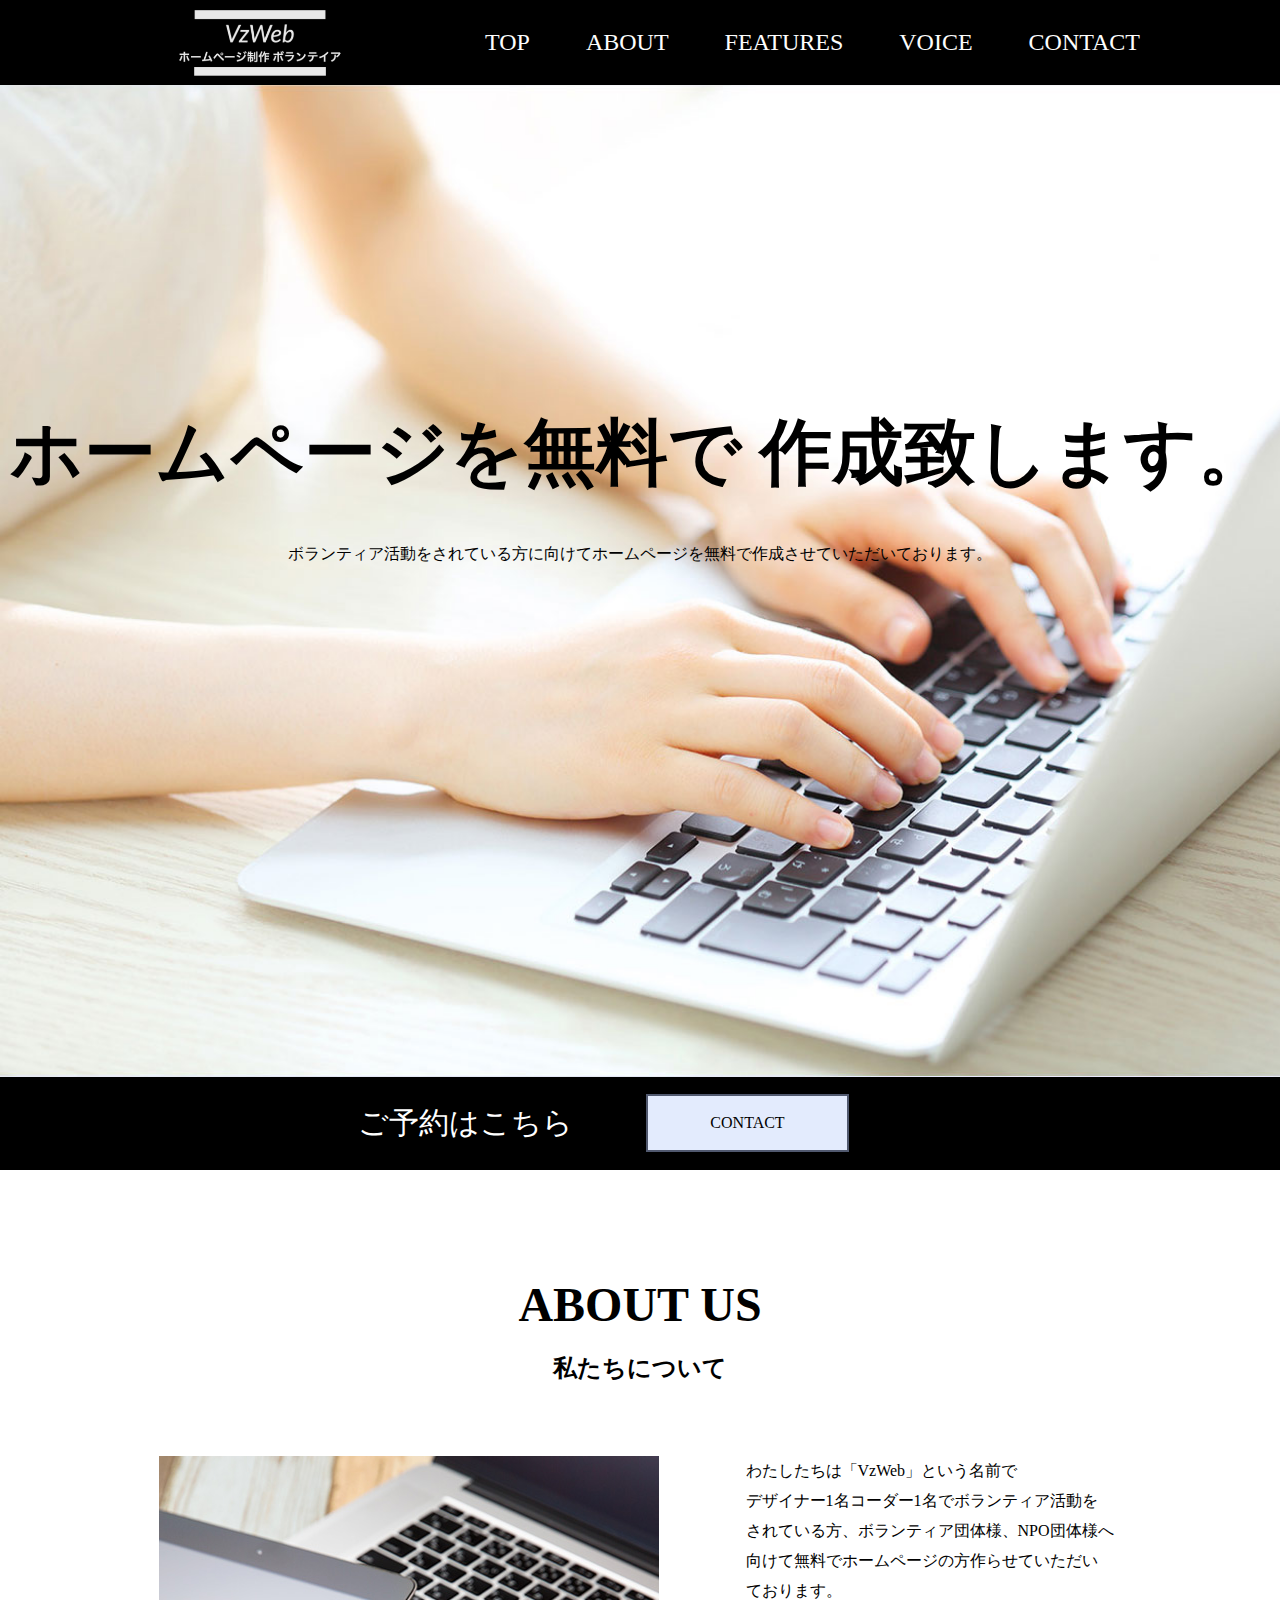
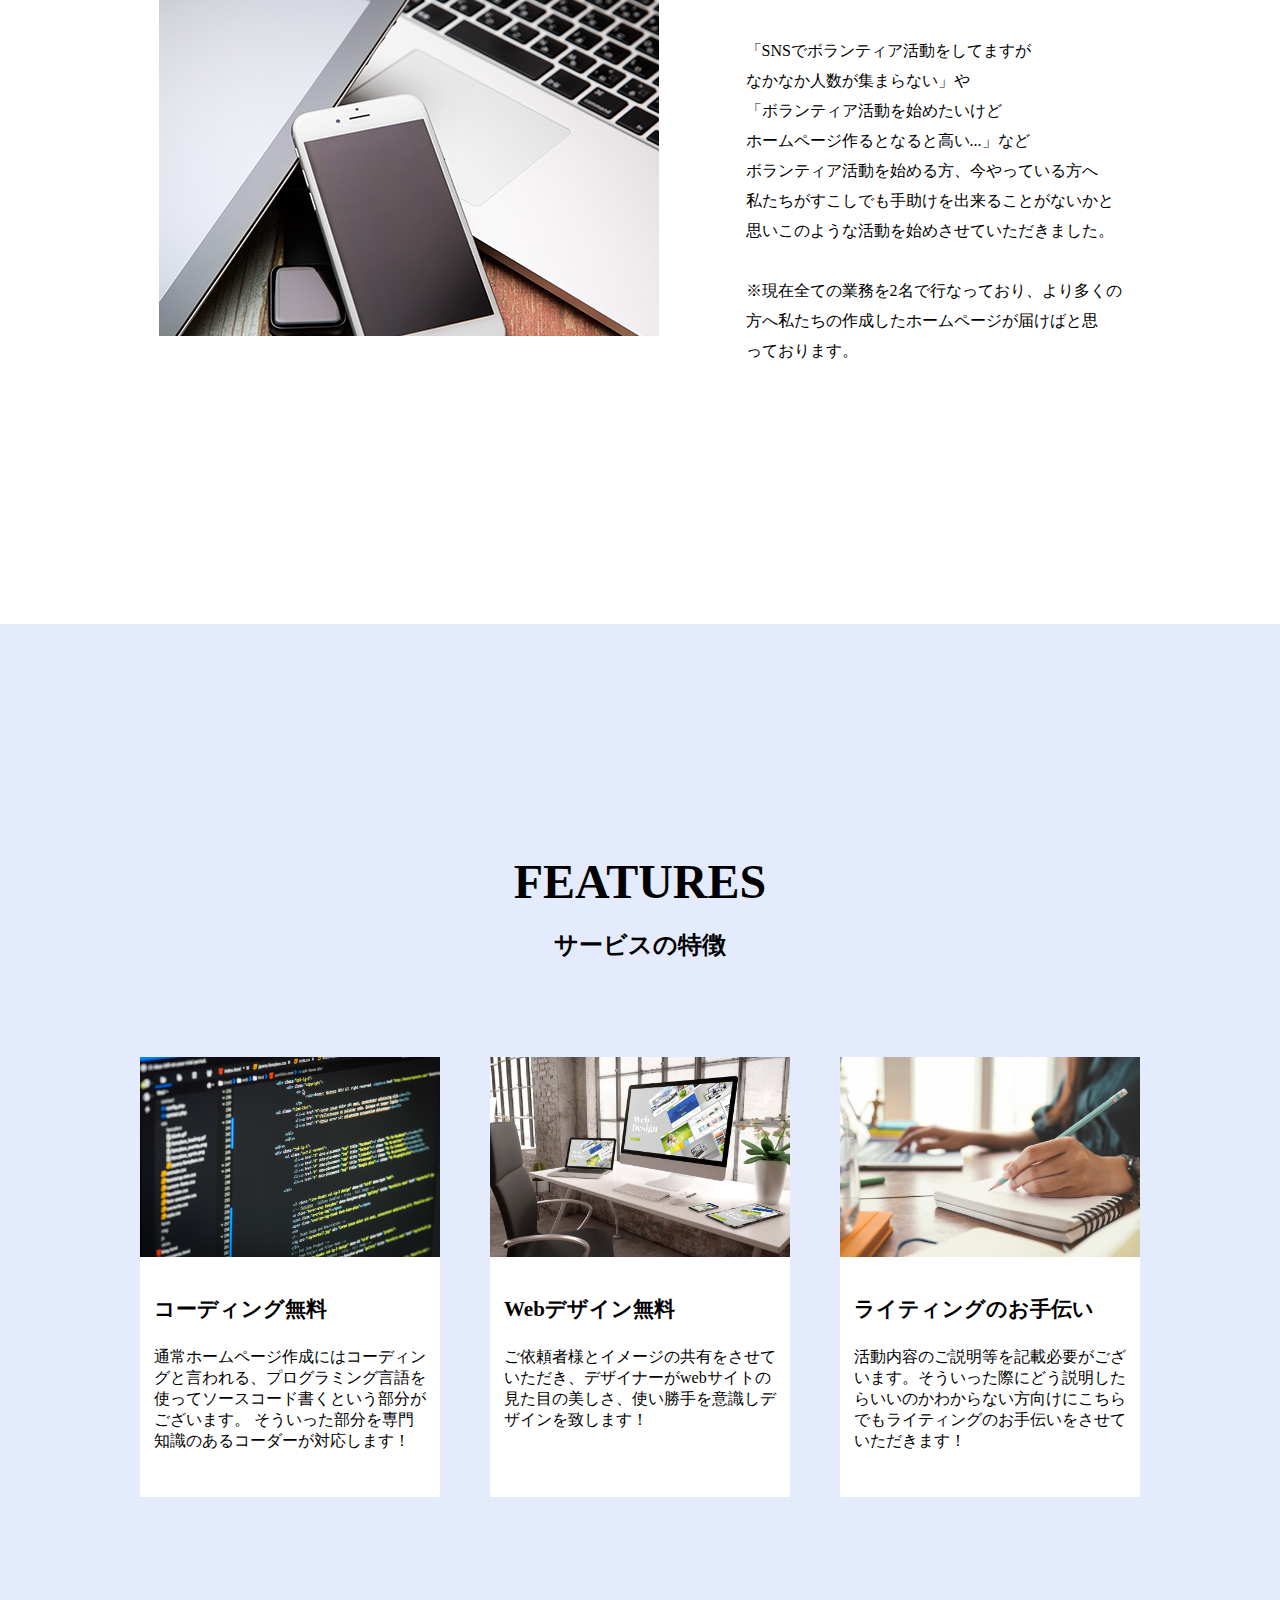
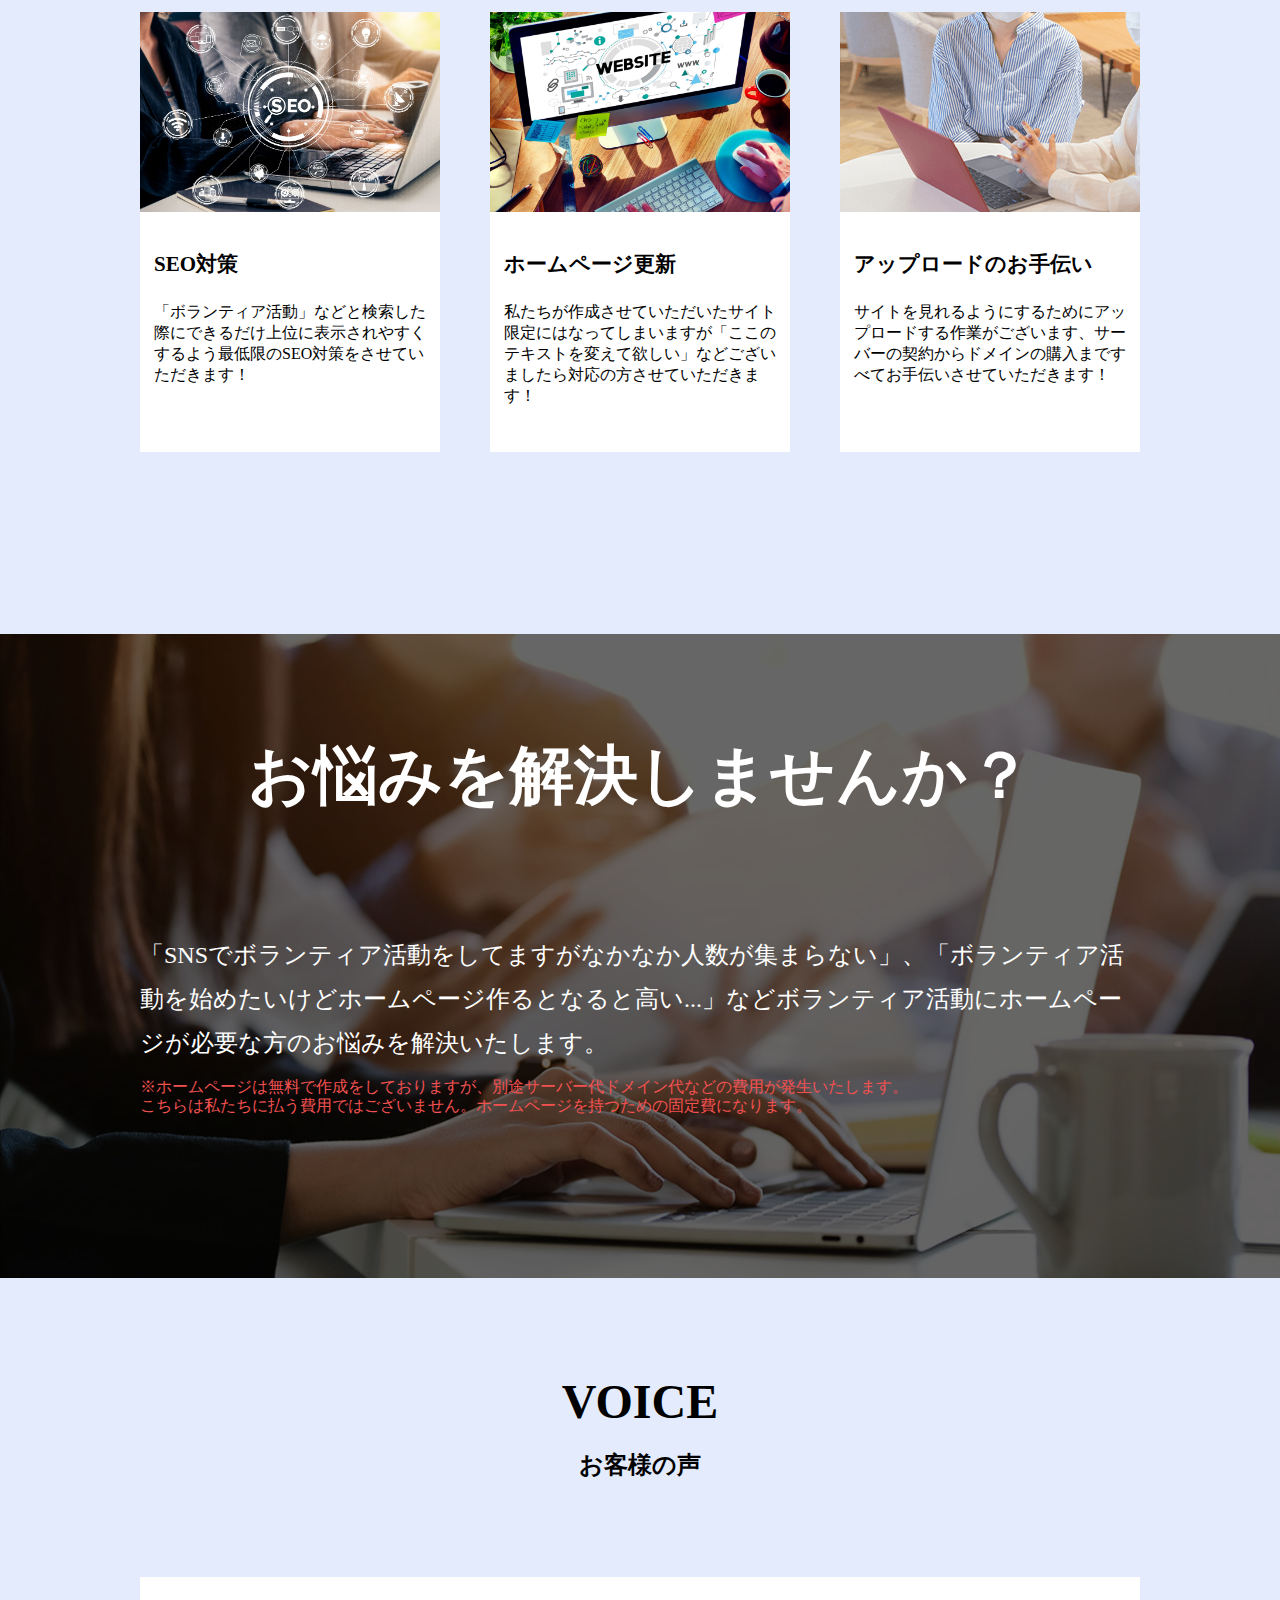
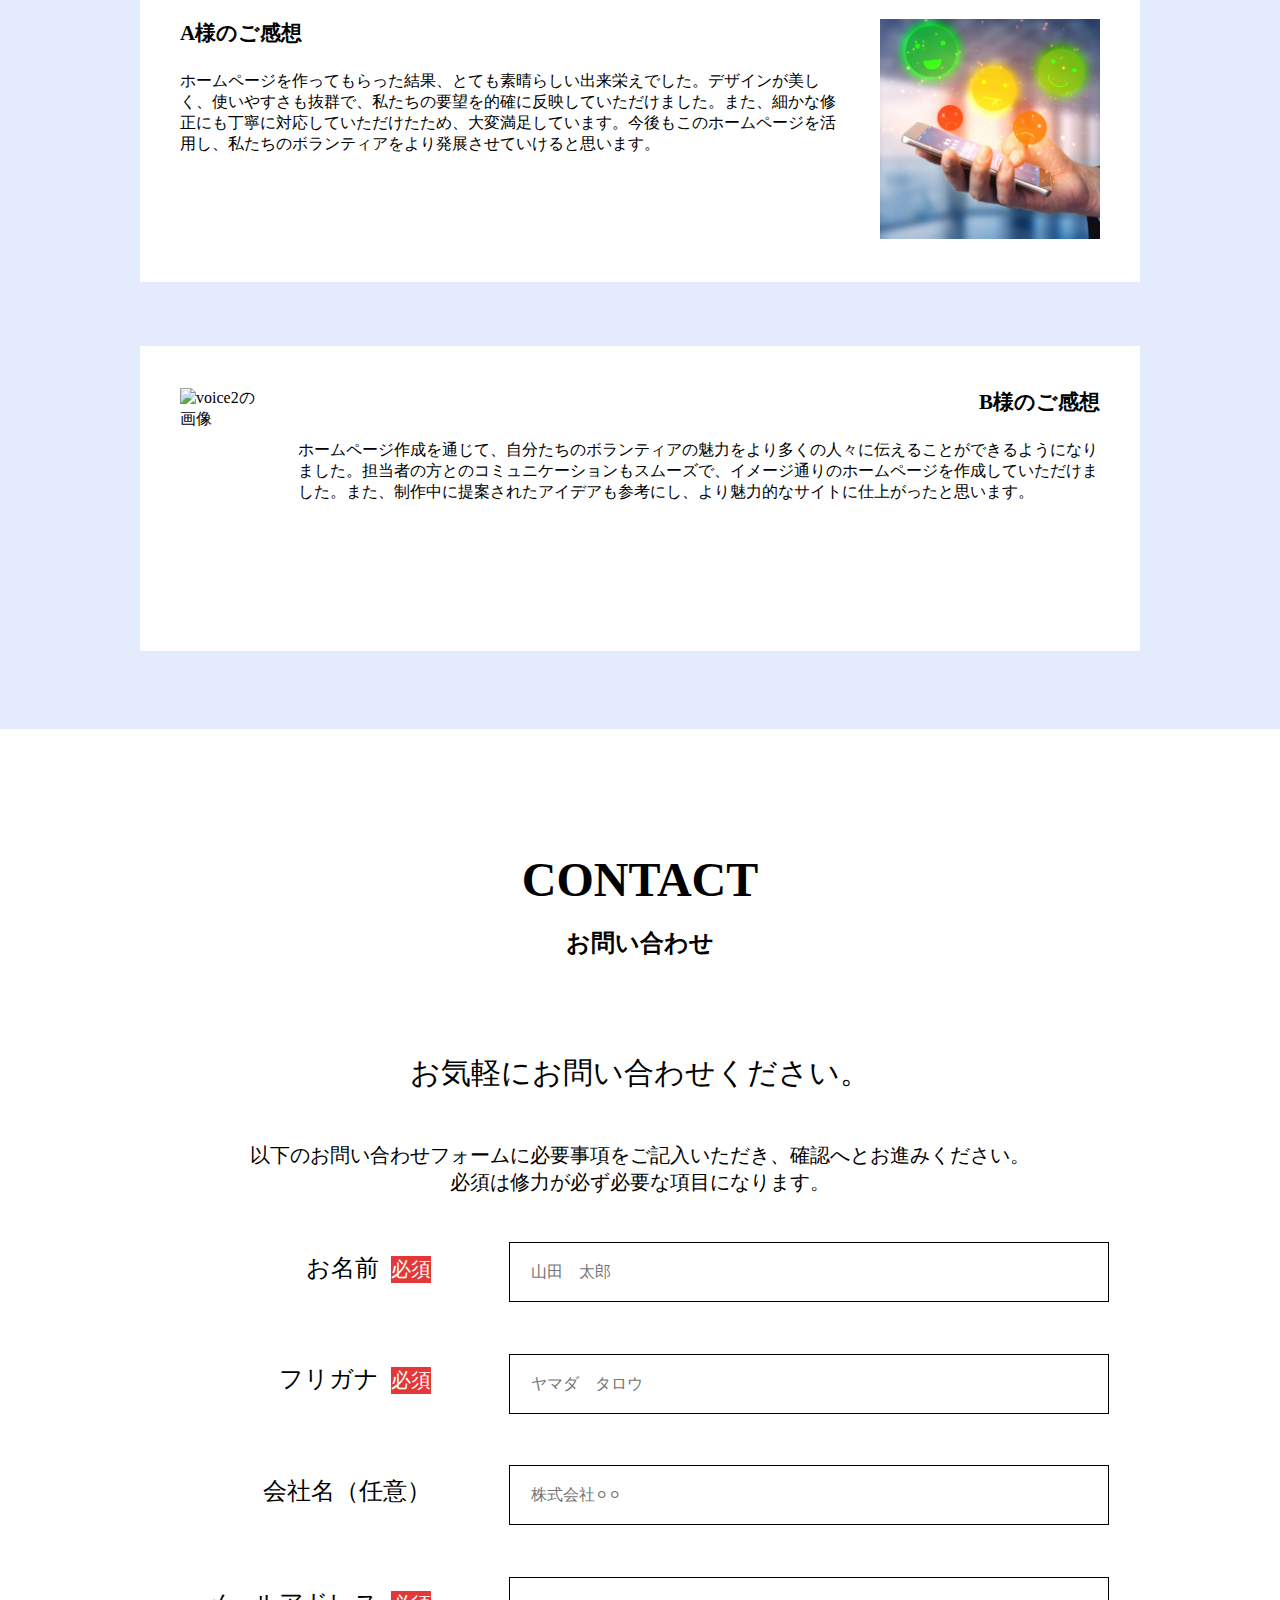
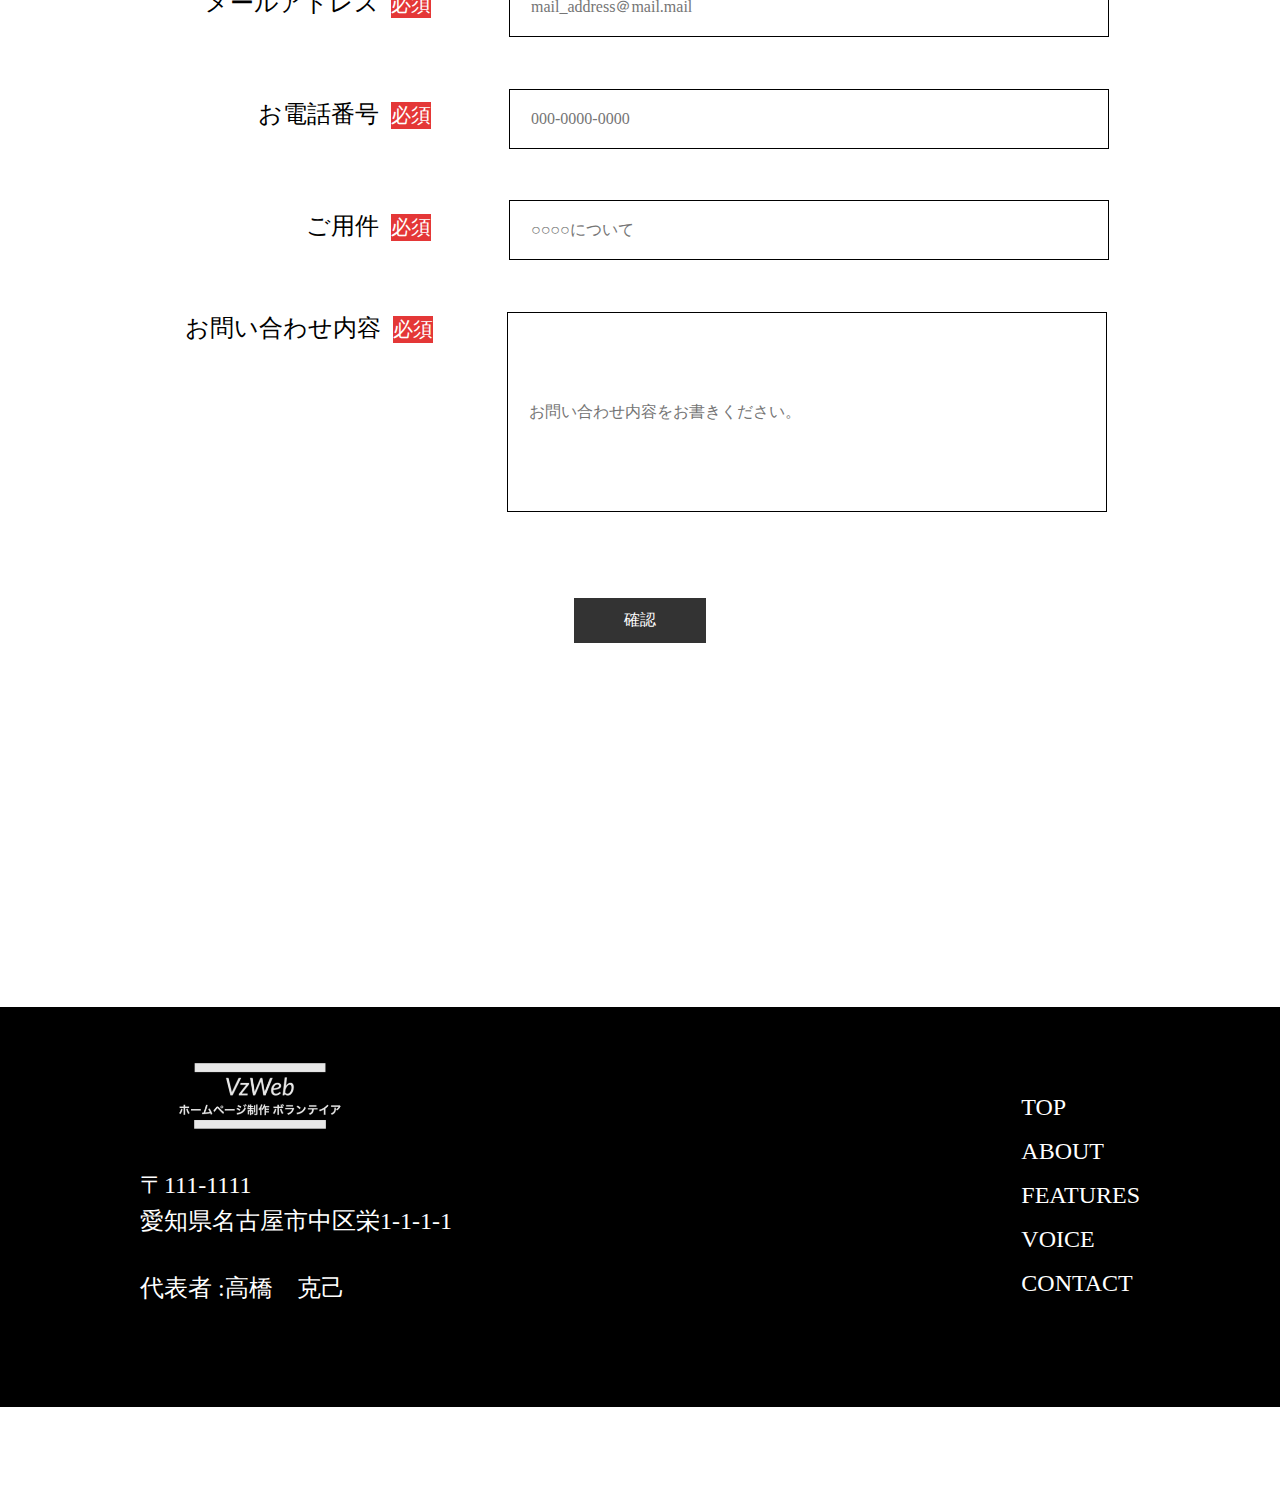
==== commit 45884154: "VzWeb案件の編集" ====
--- a/VzWeb案件/index.html
+++ b/VzWeb案件/index.html
@@ -31,7 +31,8 @@
        
        <div class="top" id="top">
 
-         <h1>ホームページを無料で作成致します。 </h1>
+         <h1>ホームページを無料で
+            作成致します。 </h1>
          <p>
             ボランティア活動をされている方に向けてホームページを無料で作成させていただいております。  
          </p>
@@ -207,9 +208,11 @@
 
             <label>ご用件<span class="marker">必須</span></label>
             <input type="text" placeholder="○○○○について" class="text-box"><br>
-
-            <label>お問い合わせ内容<span class="marker">必須</span></label>
-            <input type="text" placeholder="お問い合わせ内容をお書きください。" class="message"><br>
+            
+            <div class="form-contact">
+             <label>お問い合わせ内容<span class="marker">必須</span></label>
+             <input type="text" placeholder="お問い合わせ内容をお書きください。" class="message"><br>
+            </div>
 
             <input type="submit" value="確認" class="btn-submit">
         
--- a/VzWeb案件/style.css
+++ b/VzWeb案件/style.css
@@ -209,22 +209,27 @@
 .nav-inr{
   display: flex;
   justify-content: space-between;
+  align-items: center;
+  height: 85px;
   
 }
 
 /*nav*/
 .main-nav{
     display: flex;
-    margin-top: 35px;
+
     list-style: none;
     font-size: 24px;
-    
-    
-}
-
-.main-nav li{
-    margin-left: 56px;
-}
+    gap: 56px;    
+}
+
+@media screen and (max-width:950px){
+  .main-nav{
+  gap: 30px;
+  font-size: 20px;
+ }
+}
+
 .main-nav a{
     color: #fdfdfd;
 }
@@ -234,6 +239,7 @@
   color: ;
 
 }*/
+
 
 
 
@@ -255,6 +261,11 @@
 .top p{
   font-size: 16px;
   padding-top: 43px;
+}
+
+@media screen and (max-width:1280px){
+
+  
 }
 
 /*ご予約*/
@@ -344,11 +355,13 @@
 }
 .items span{
   background-color: #ffffff;
+  padding: 14px;
   width: 300px;
   height: 240px;
 }
 .flexbox{
   display: flex;
+  justify-content: center;
   gap: 115px 50px;
   flex-wrap: wrap;
   max-width: 1000px;
@@ -428,14 +441,14 @@
 }
 .avoice{
   background-color: #ffffff;
-  width: 1000px;
+  max-width: 1000px;
   height: 305px;
   display: flex;
   margin-bottom: 64px;
 }
 .bvoice{
   background-color: #ffffff;
-  width: 1000px;
+  max-width: 1000px;
   height: 305px;
   display: flex;
 }
@@ -513,23 +526,22 @@
   margin-left: 74px;
   padding-left: 21px;
 }
+.form-contact{
+  display: flex;
+  justify-content: center;
+}
+
+
 .btn-submit{
   margin-top: 86px;
   margin-bottom: 182px;
   display: inline-block;
   position: relative;
   padding: 12px 50px;
-  border: solid 1px;
-}
-.btn-submit::before{
-  content: "";
-  position: absolute;
-  top: -11px;
-  bottom: -11px;
-  right: -10px;
-  left: -10px;
-  border: solid 2.5px;
-}
+  background-color: rgba(0,0,0,.8);
+  color: #fff;
+}
+
 
 
 
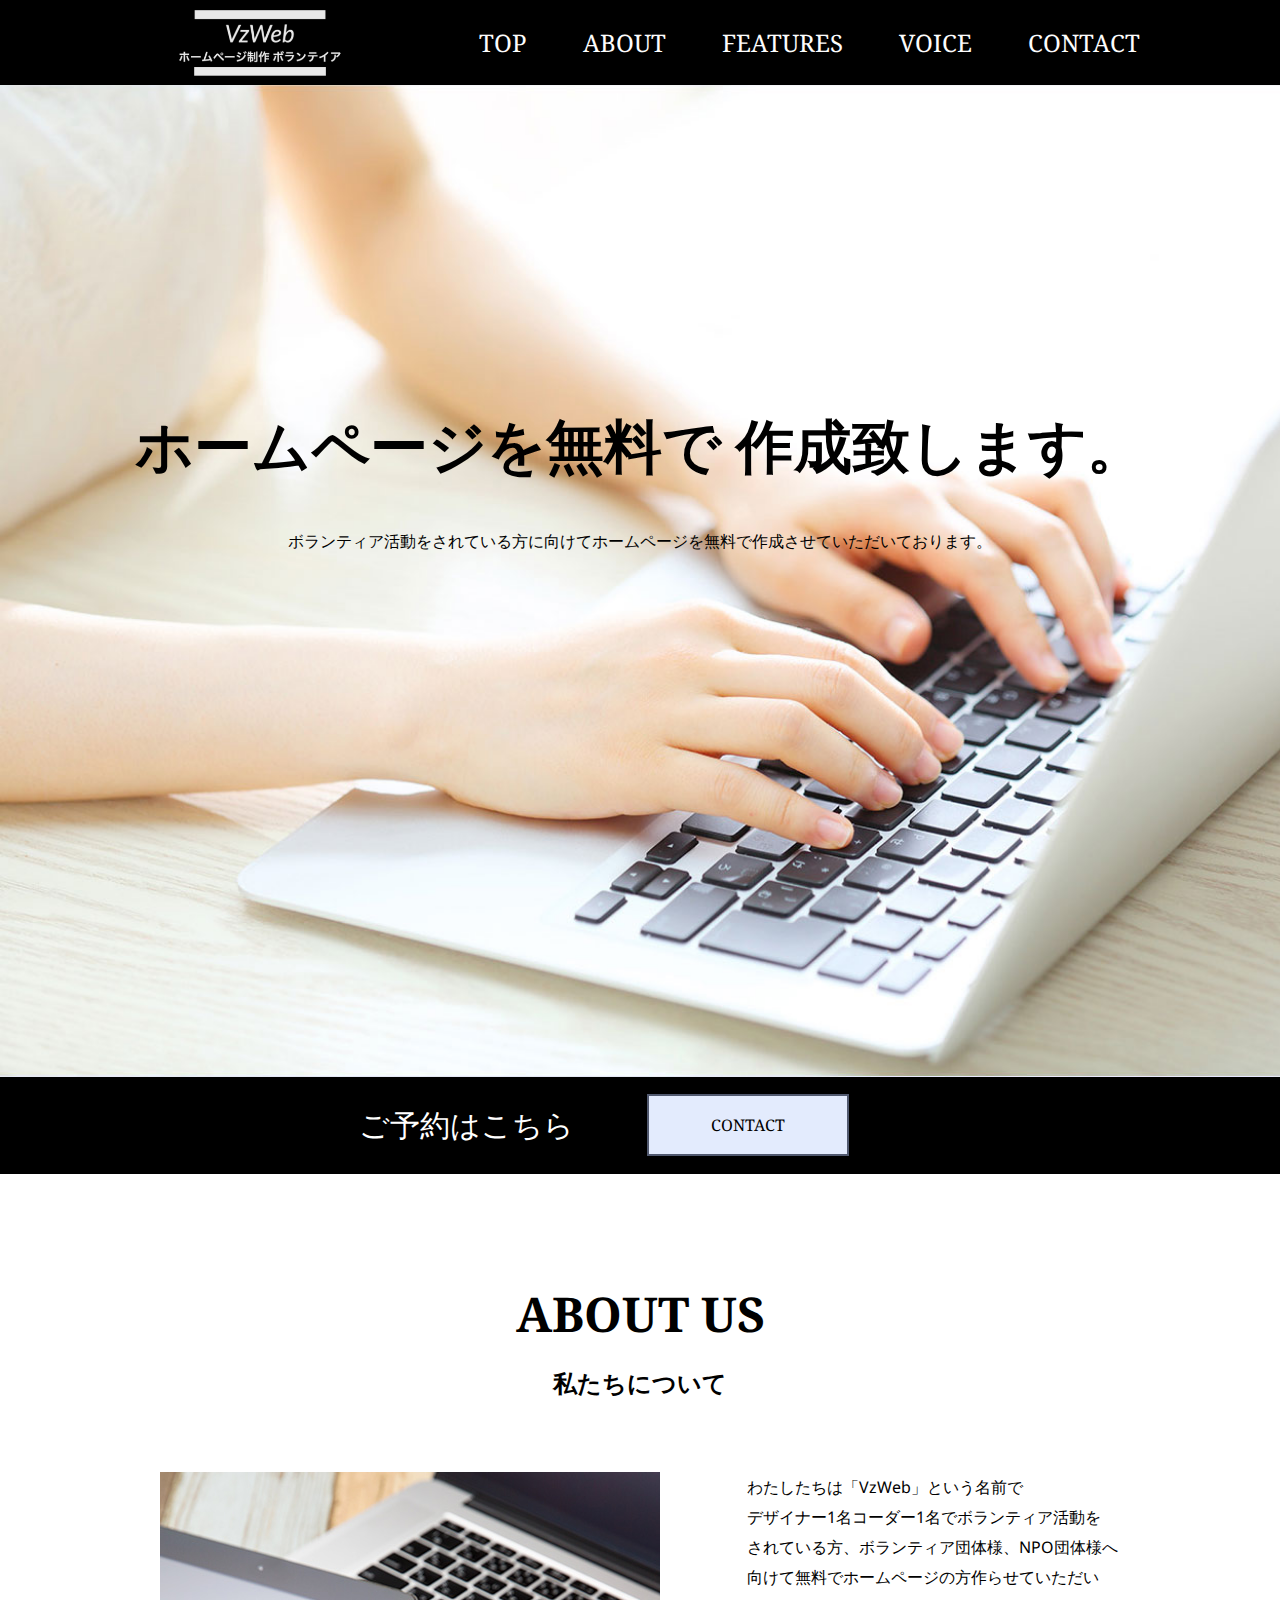
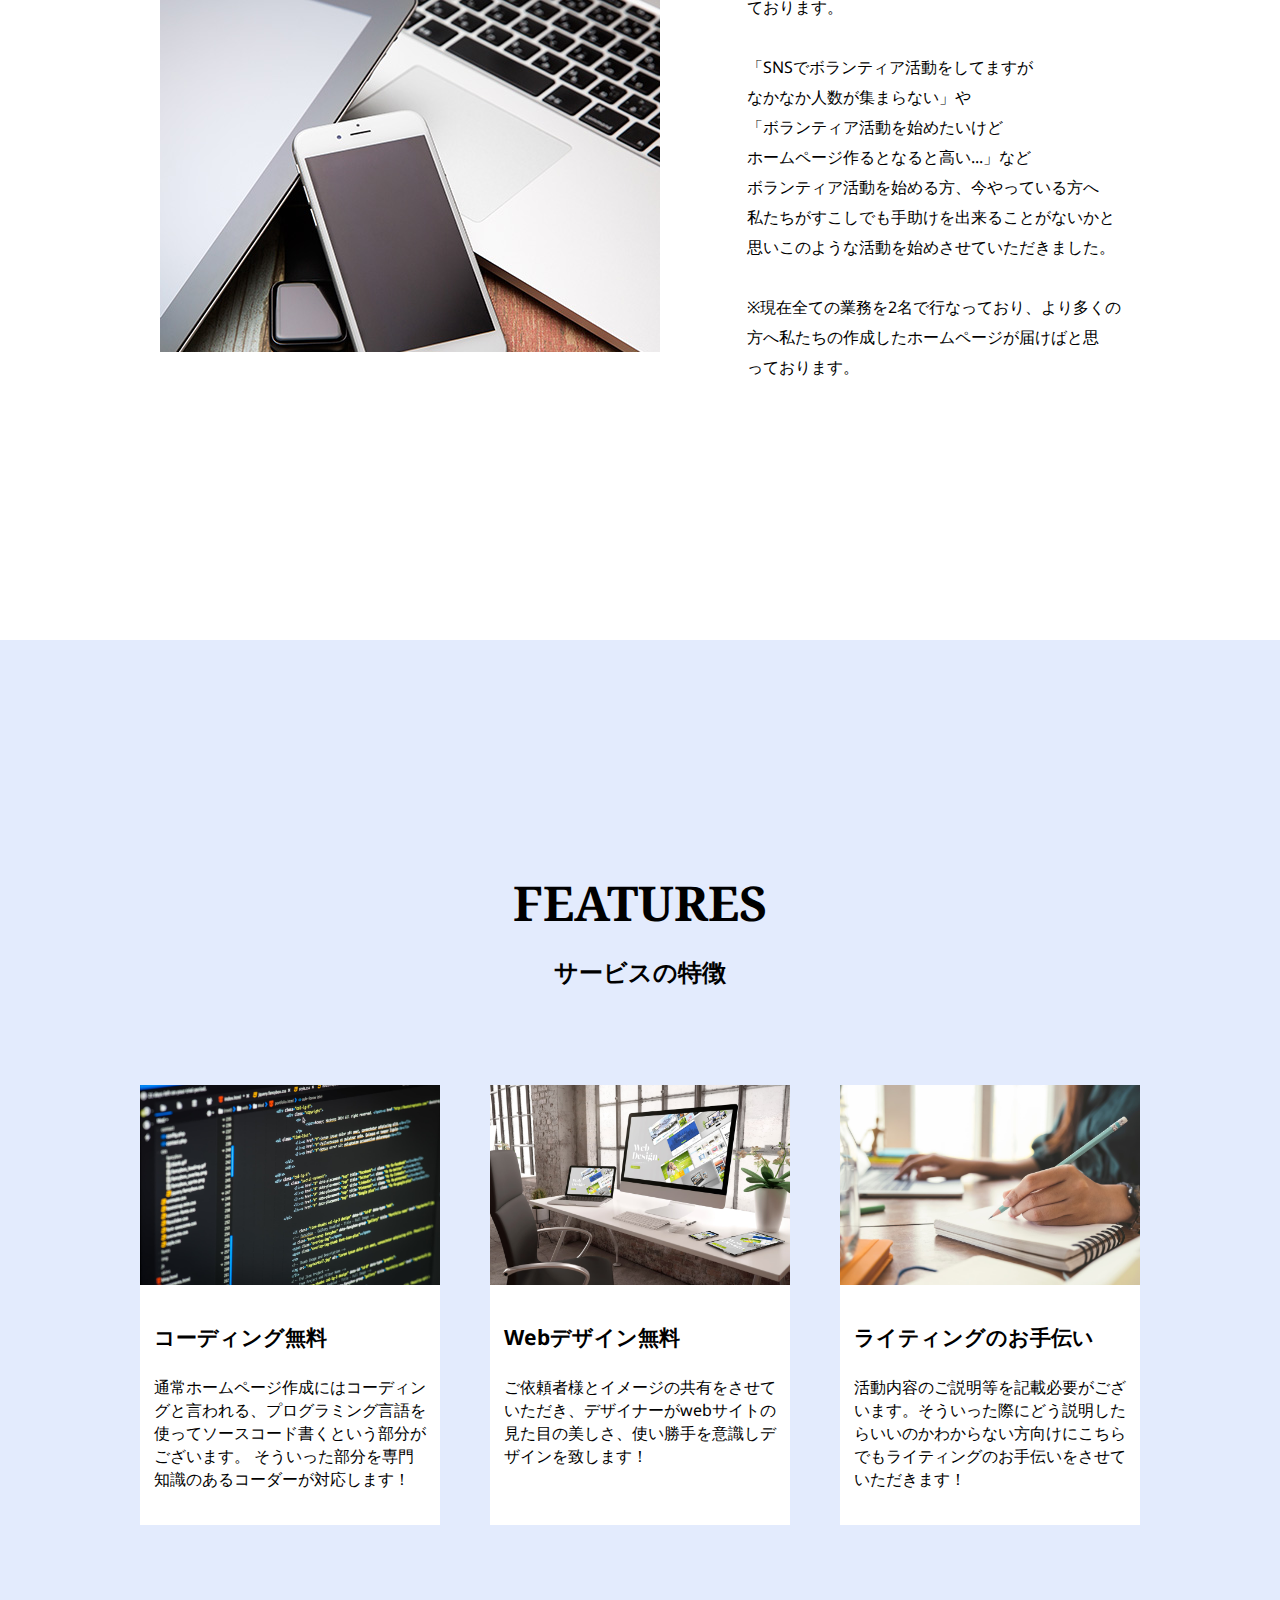
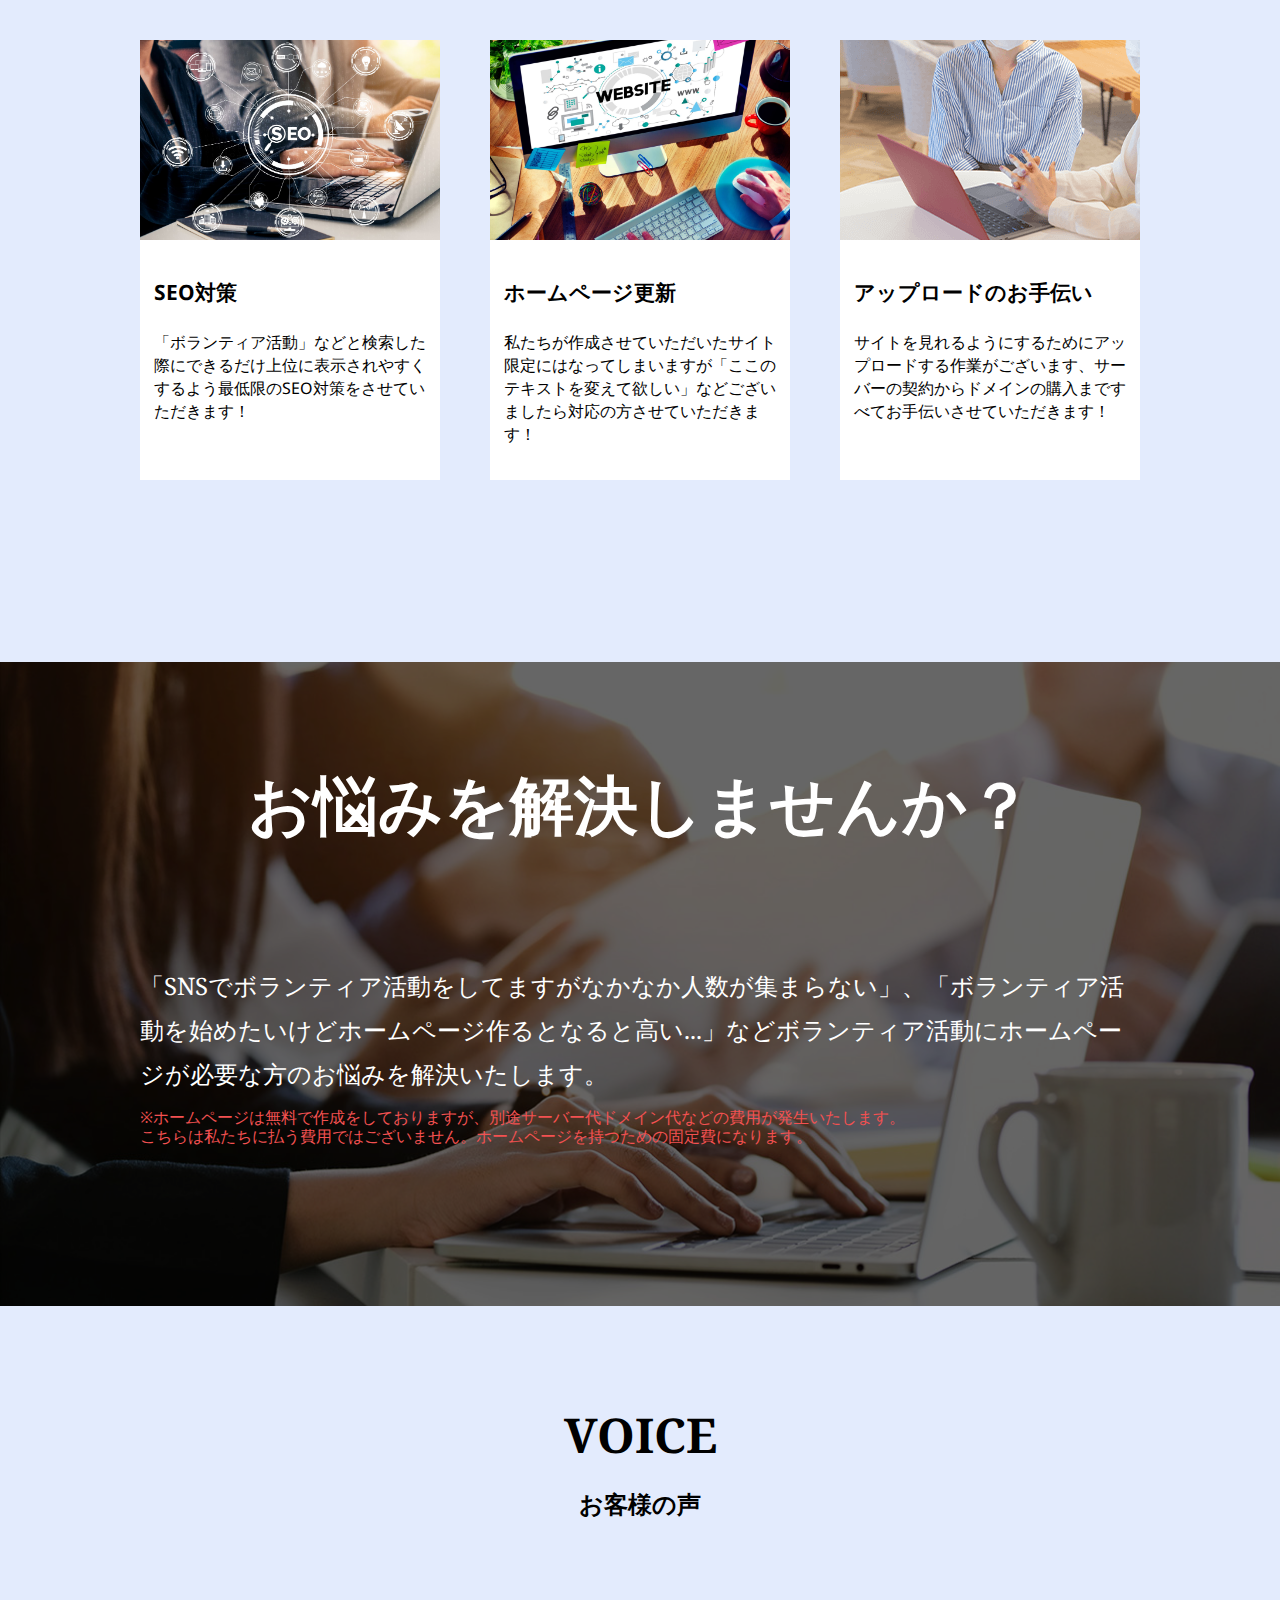
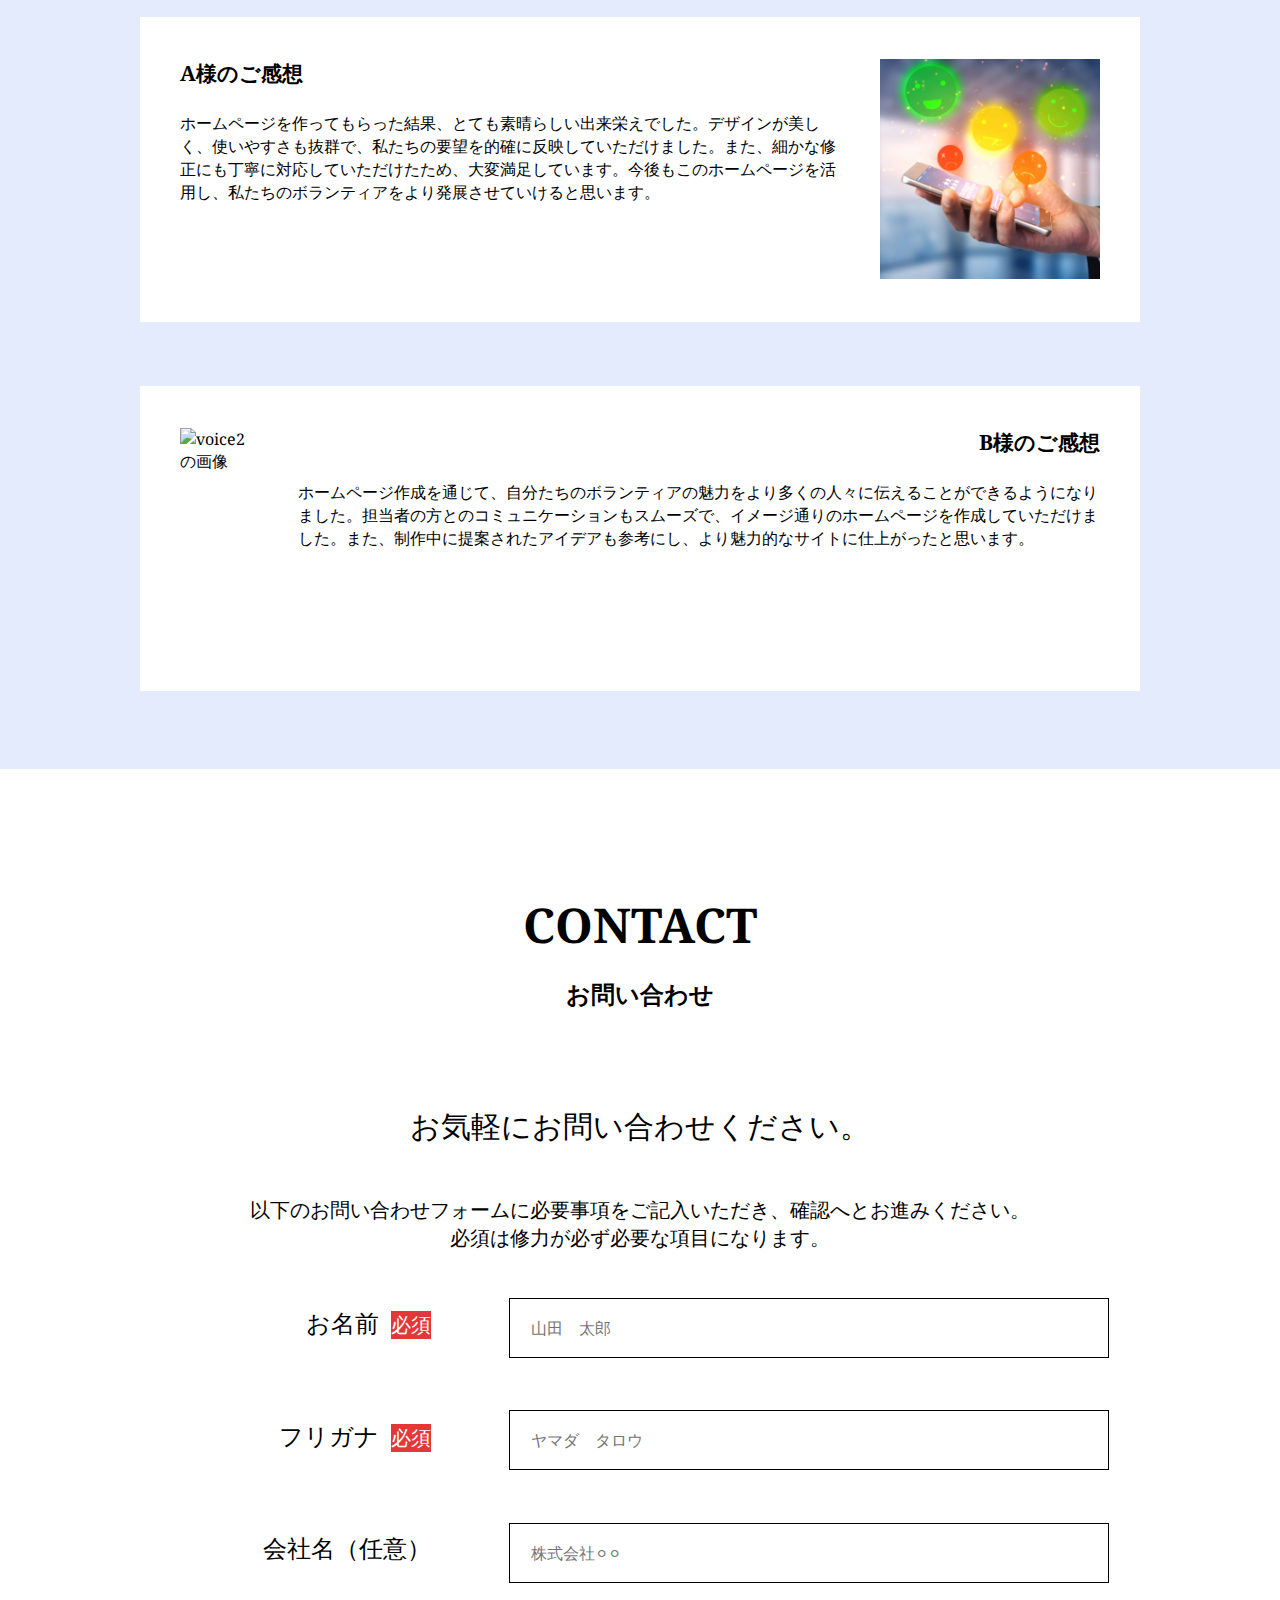
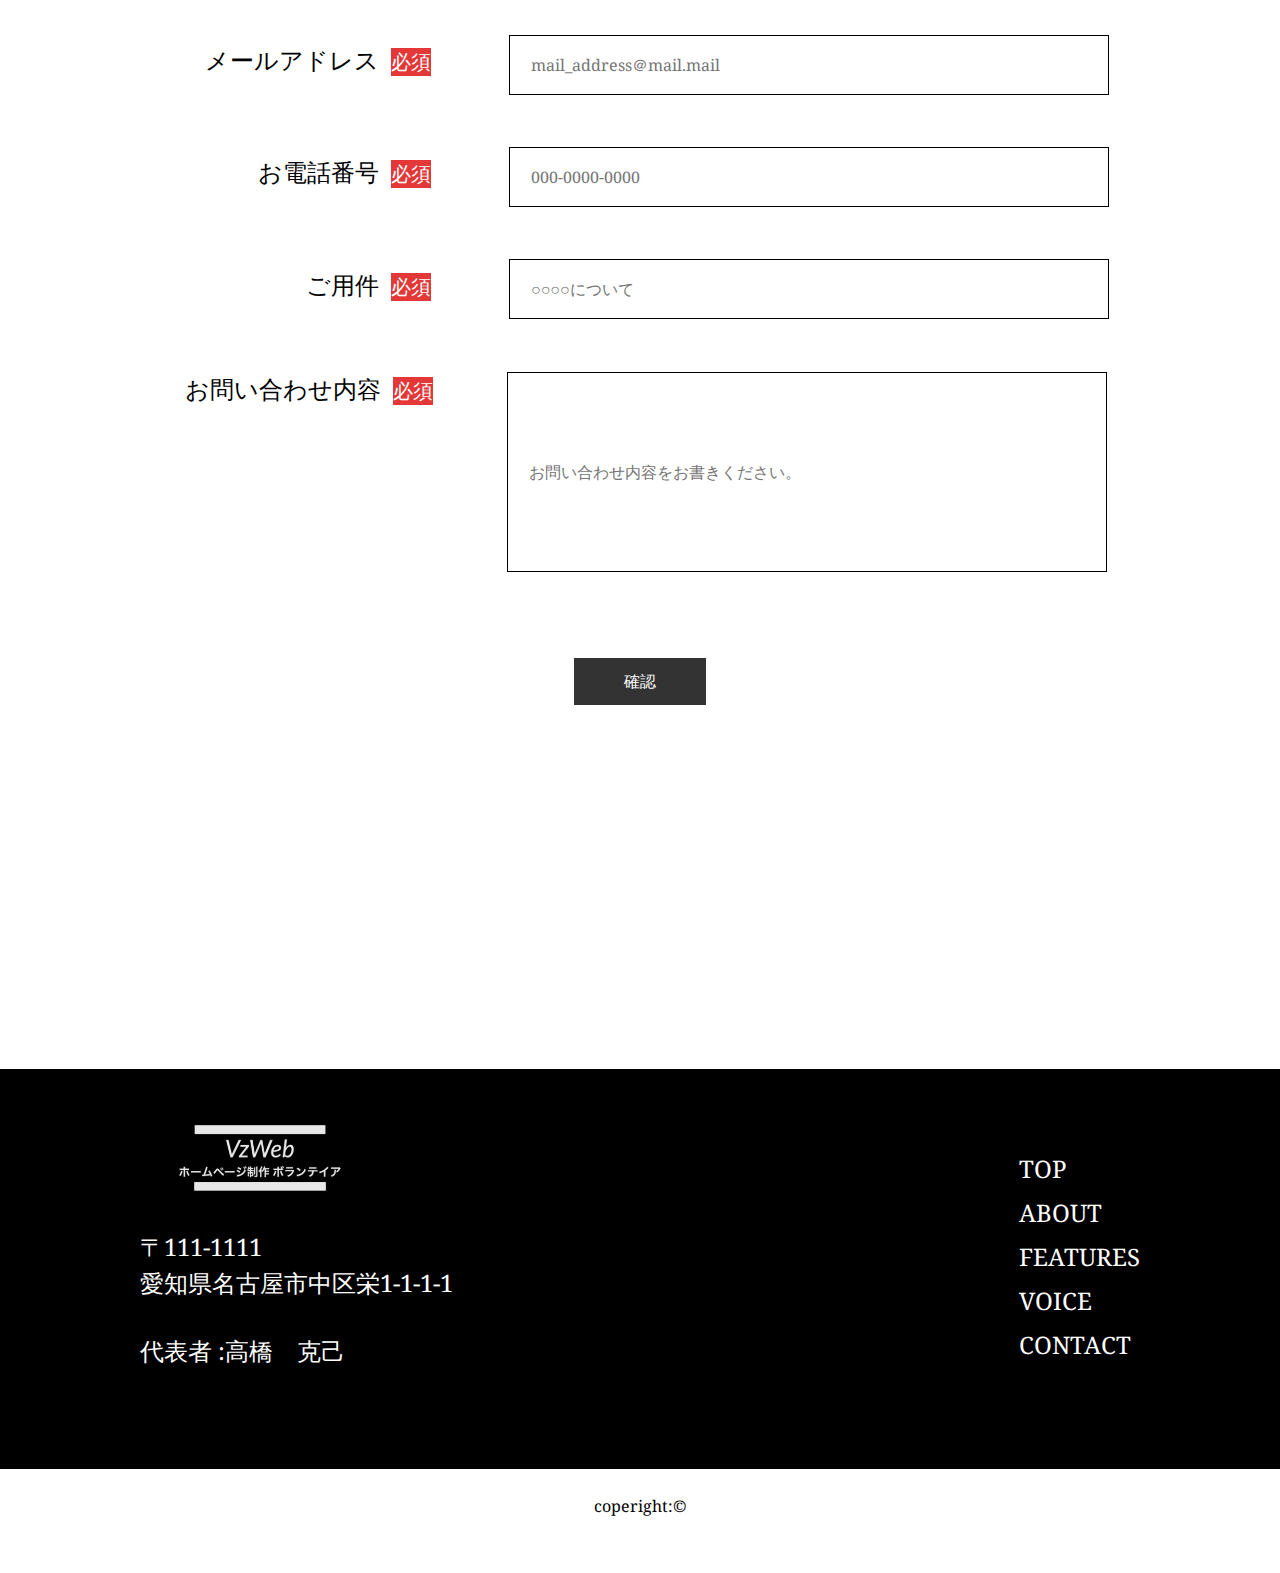
==== commit 449da133: "VzWeb案件の編集" ====
--- a/VzWeb案件/index.html
+++ b/VzWeb案件/index.html
@@ -6,6 +6,7 @@
     <meta name="viewport" content="width=device-width, initial-scale=1.0">
     <title>Vzweb | ボランティア団体様に向けた無料でホームページ制作</title>
     <link rel="stylesheet" href="style.css">
+    <link href="https://fonts.googleapis.com/css2?family=Noto+Sans:ital,wght@0,100..900;1,100..900&family=Noto+Serif:ital,wght@0,100..900;1,100..900&display=swap" rel="stylesheet">
 </head>
 <body>
 
@@ -31,7 +32,7 @@
        
        <div class="top" id="top">
 
-         <h1>ホームページを無料で
+         <h1>ホームページを無料で<br class="pc-none">
             作成致します。 </h1>
          <p>
             ボランティア活動をされている方に向けてホームページを無料で作成させていただいております。  
@@ -53,22 +54,22 @@
         <h4>私たちについて</h4>
         <div class="flex">
          <img src="picture/about-us.jpg" alt="電子機器の写真">
-         <p>わたしたちは「VzWeb」という名前で<br>
-            デザイナー1名コーダー1名でボランティア活動を<br>
-            されている方、ボランティア団体様、NPO団体様へ<br>
-            向けて無料でホームページの方作らせていただい<br>
+         <p>わたしたちは「VzWeb」という名前で<br class="pc-none1000">
+            デザイナー1名コーダー1名でボランティア活動を<br class="pc-none1000">
+            されている方、ボランティア団体様、NPO団体様へ<br class="pc-none1000">
+            向けて無料でホームページの方作らせていただい<br class="pc-none1000">
             ております。<br><br>
             
-            「SNSでボランティア活動をしてますが<br>
-            なかなか人数が集まらない」や<br>
-            「ボランティア活動を始めたいけど<br>
-            ホームページ作るとなると高い...」など<br>
-            ボランティア活動を始める方、今やっている方へ<br>
-            私たちがすこしでも手助けを出来ることがないかと<br>
+            「SNSでボランティア活動をしてますが<br class="pc-none1000">
+            なかなか人数が集まらない」や<br class="pc-none1000">
+            「ボランティア活動を始めたいけど<br class="pc-none1000">
+            ホームページ作るとなると高い...」など<br class="pc-none1000">
+            ボランティア活動を始める方、今やっている方へ<br class="pc-none1000">
+            私たちがすこしでも手助けを出来ることがないかと<br class="pc-none1000">
             思いこのような活動を始めさせていただきました。<br><br>
             
-            ※現在全ての業務を2名で行なっており、より多くの<br>
-            方へ私たちの作成したホームページが届けばと思<br>
+            ※現在全ての業務を2名で行なっており、より多くの<br class="pc-none1000">
+            方へ私たちの作成したホームページが届けばと思<br class="pc-none1000">
             っております。
          </p>
         </div>    
@@ -259,7 +260,7 @@
         </div>
        </div>
        <div class="coperight">
-        <span>©</span>
+        coperight:&copy;
        </div> 
 
 
--- a/VzWeb案件/style.css
+++ b/VzWeb案件/style.css
@@ -183,6 +183,11 @@
   display: inline-block;
 }
 
+body{
+  font-family: "Noto Sans", sans-serif;
+  font-family: "Noto Serif", serif; 
+}
+
 /*トップ背景*/
 .top{
     background-image: url(picture/mv.jpg);
@@ -191,6 +196,11 @@
     height: 992px;
     margin: 0; 
 }
+@media screen and (max-width:1024px){
+  .top{
+    height: 800px;
+  }
+}
 /*navロゴ*/
 .nav img{
   width: 240px;
@@ -249,8 +259,19 @@
   width: min(calc(100% - 32px), 1000px);
   margin: 0 auto;
 }
+.pc-none{
+  display: none;
+}
+
+@media screen and (max-width:1024px){
+ .pc-none{
+  display: block;
+ }
+}
 
 /*topの文字*/
+
+
 .top{
   text-align: center;
 }
@@ -258,15 +279,21 @@
   font-size: 72px;
   padding-top: 320px;
 }
+@media screen and (max-width:1280px){
+  h1{
+    font-size: 58px;
+  }
+}
+@media screen and (max-width:1024px){
+  h1{
+    padding-top: 280px;
+  }
+}
 .top p{
   font-size: 16px;
   padding-top: 43px;
 }
 
-@media screen and (max-width:1280px){
-
-  
-}
 
 /*ご予約*/
 .btn{
@@ -312,17 +339,34 @@
   height: 480px;
 }
 .aboutus p{
+  font-family: "Noto Sans", sans-serif;
   font-size: 16px;
   line-height: 30px;
   text-align: left;
   /*brかspanタグを使って１マス開けるか*/
 }
+@media screen and (max-width:1000px){
+  .aboutus p{
+    max-width: 600px;
+  }
+  .pc-none1000{
+    display: none;
+  }
+}
+
 .aboutus .flex{
   display: flex;
   gap: 0 87px;
   justify-content: center;
-
-}
+}
+@media screen and (max-width:1000px){
+  .aboutus .flex{
+    flex-direction: column;
+    align-items: center;
+    gap: 40px;
+  }
+}
+
 
 /*FEATURES サービスの特徴*/
 .features{
@@ -354,6 +398,7 @@
   text-align: left;
 }
 .items span{
+  font-family: "Noto Sans", sans-serif;
   background-color: #ffffff;
   padding: 14px;
   width: 300px;
@@ -390,6 +435,22 @@
   left: 0;
   content: ' ';
 }
+@media screen and (max-width:800px){
+  .worries{
+    height: 700px;
+  }
+}
+@media screen and (max-width:630px){
+  .worries{
+    height: 800px;
+  }
+}
+@media screen and (max-width:510px){
+  .worries{
+    height: 850px;
+  }
+}
+
 .worries-text{
   position: absolute;
   top: 0;
@@ -439,6 +500,12 @@
   width: 220px;
   margin: 42px 40px;
 }
+@media screen and (max-width:790px){
+  .voice img{
+    margin: 0;
+    padding-top: 20px;
+  }
+}
 .avoice{
   background-color: #ffffff;
   max-width: 1000px;
@@ -452,6 +519,20 @@
   height: 305px;
   display: flex;
 }
+@media screen and (max-width:790px){
+  .avoice{
+    flex-direction: column-reverse;
+    height: 450px;
+    align-items: center;
+  }
+  .bvoice{
+    flex-direction: column;
+    height: 450px;
+    align-items: center;
+  }
+
+  
+}
 .avoice h5{
   text-align: left;
   padding-left: 40px;
@@ -462,13 +543,33 @@
   padding-right: 40px;
   padding-top: 42px;
 }
+@media screen and (max-width:790px){
+  .avoice h5{
+    text-align: center;
+    padding-left: 0px;
+  }
+  .bvoice h5{
+    text-align: center;
+    padding-right: 0px;
+  }
+}
 .avoice p{
+  font-family: "Noto Sans", sans-serif;
   padding-left: 40px;
   padding-bottom: 46px;
 }
 .bvoice p{
+  font-family: "Noto Sans", sans-serif;
   padding-right: 40px;
   padding-bottom: 46px;
+}
+@media screen and (max-width:790px){
+  .avoice p{
+    padding-left: 0px;
+  }
+  .bvoice p{
+    padding-right: 0px;
+  }
 }
 /*CONTACT お問い合わせ*/
 .contact{
@@ -578,16 +679,15 @@
   
 }
 .coperight{
-  background-color: #ffffff;
+  color: #000;
   height: 78px;
-}
-.coperight span{
-  font-size: 16px;
-}
-
-
-
-
-
-
-
+  text-align: center;
+}
+
+
+
+
+
+
+
+
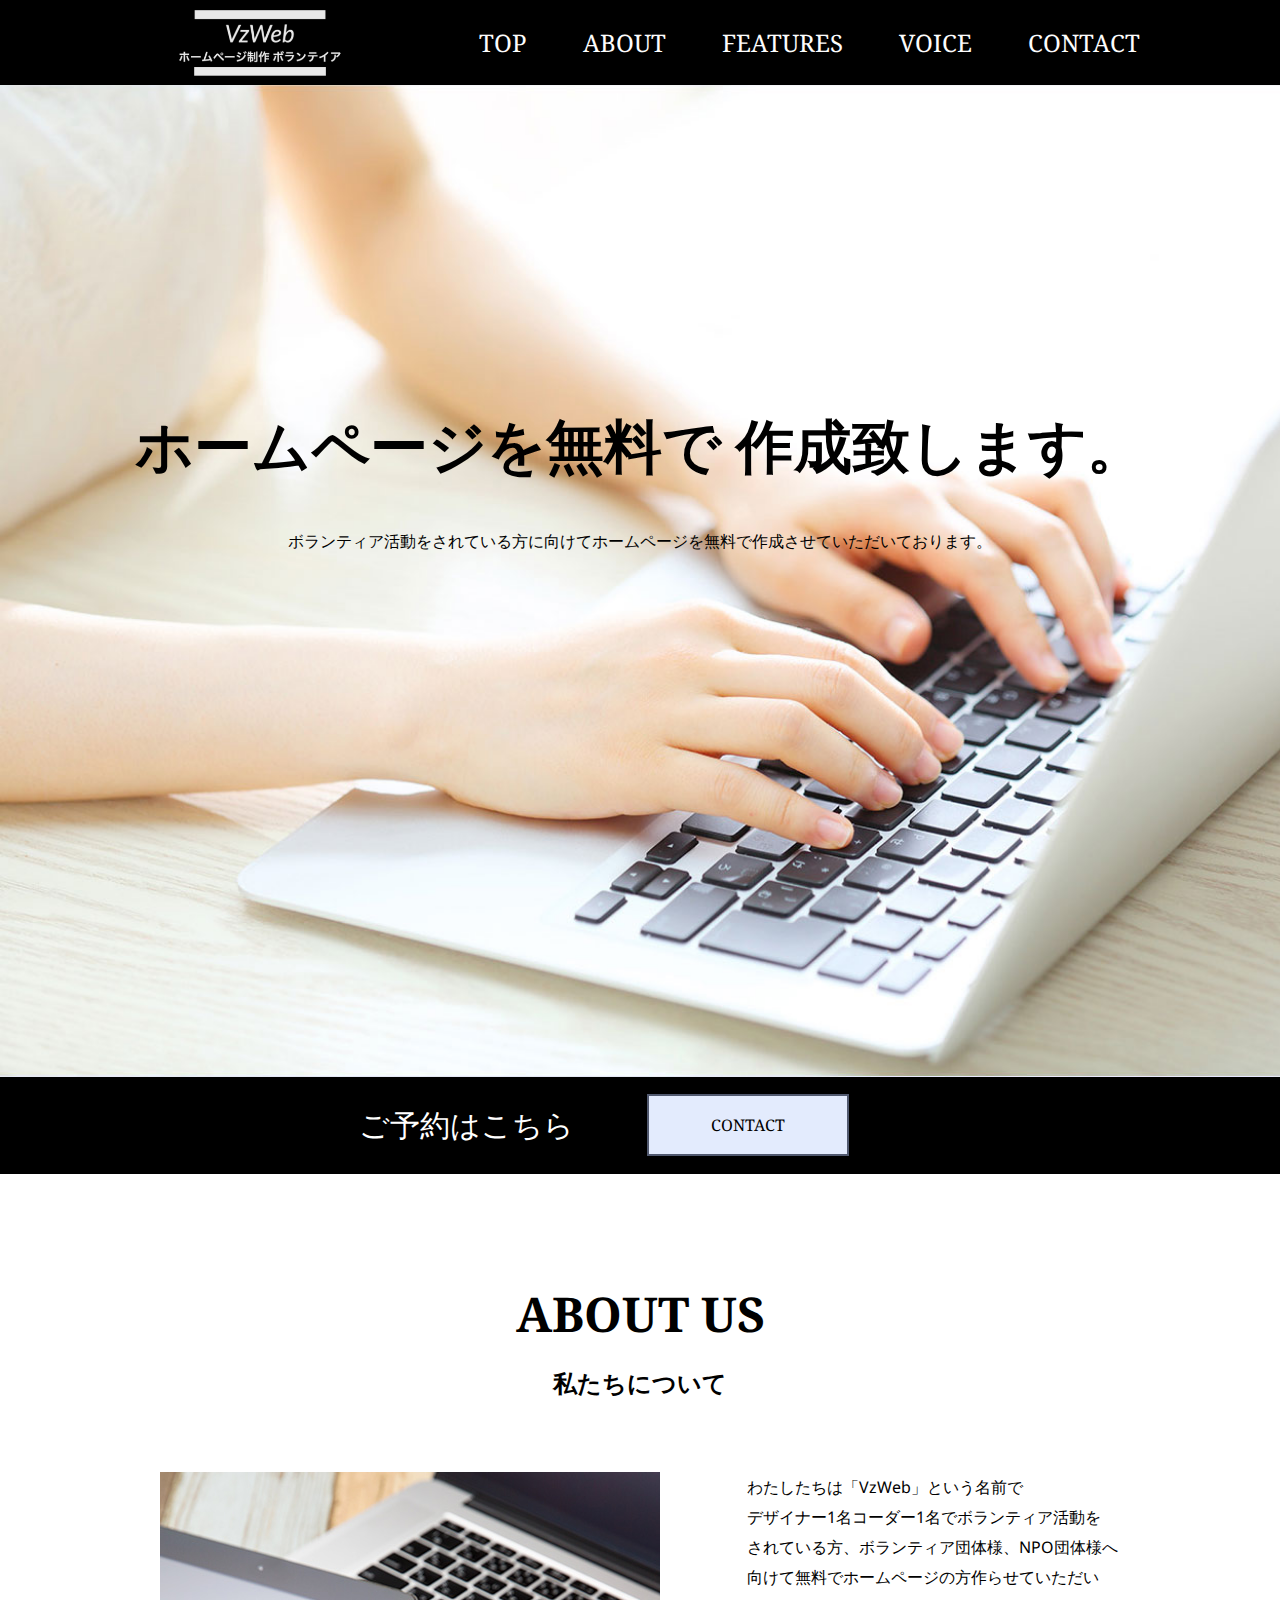
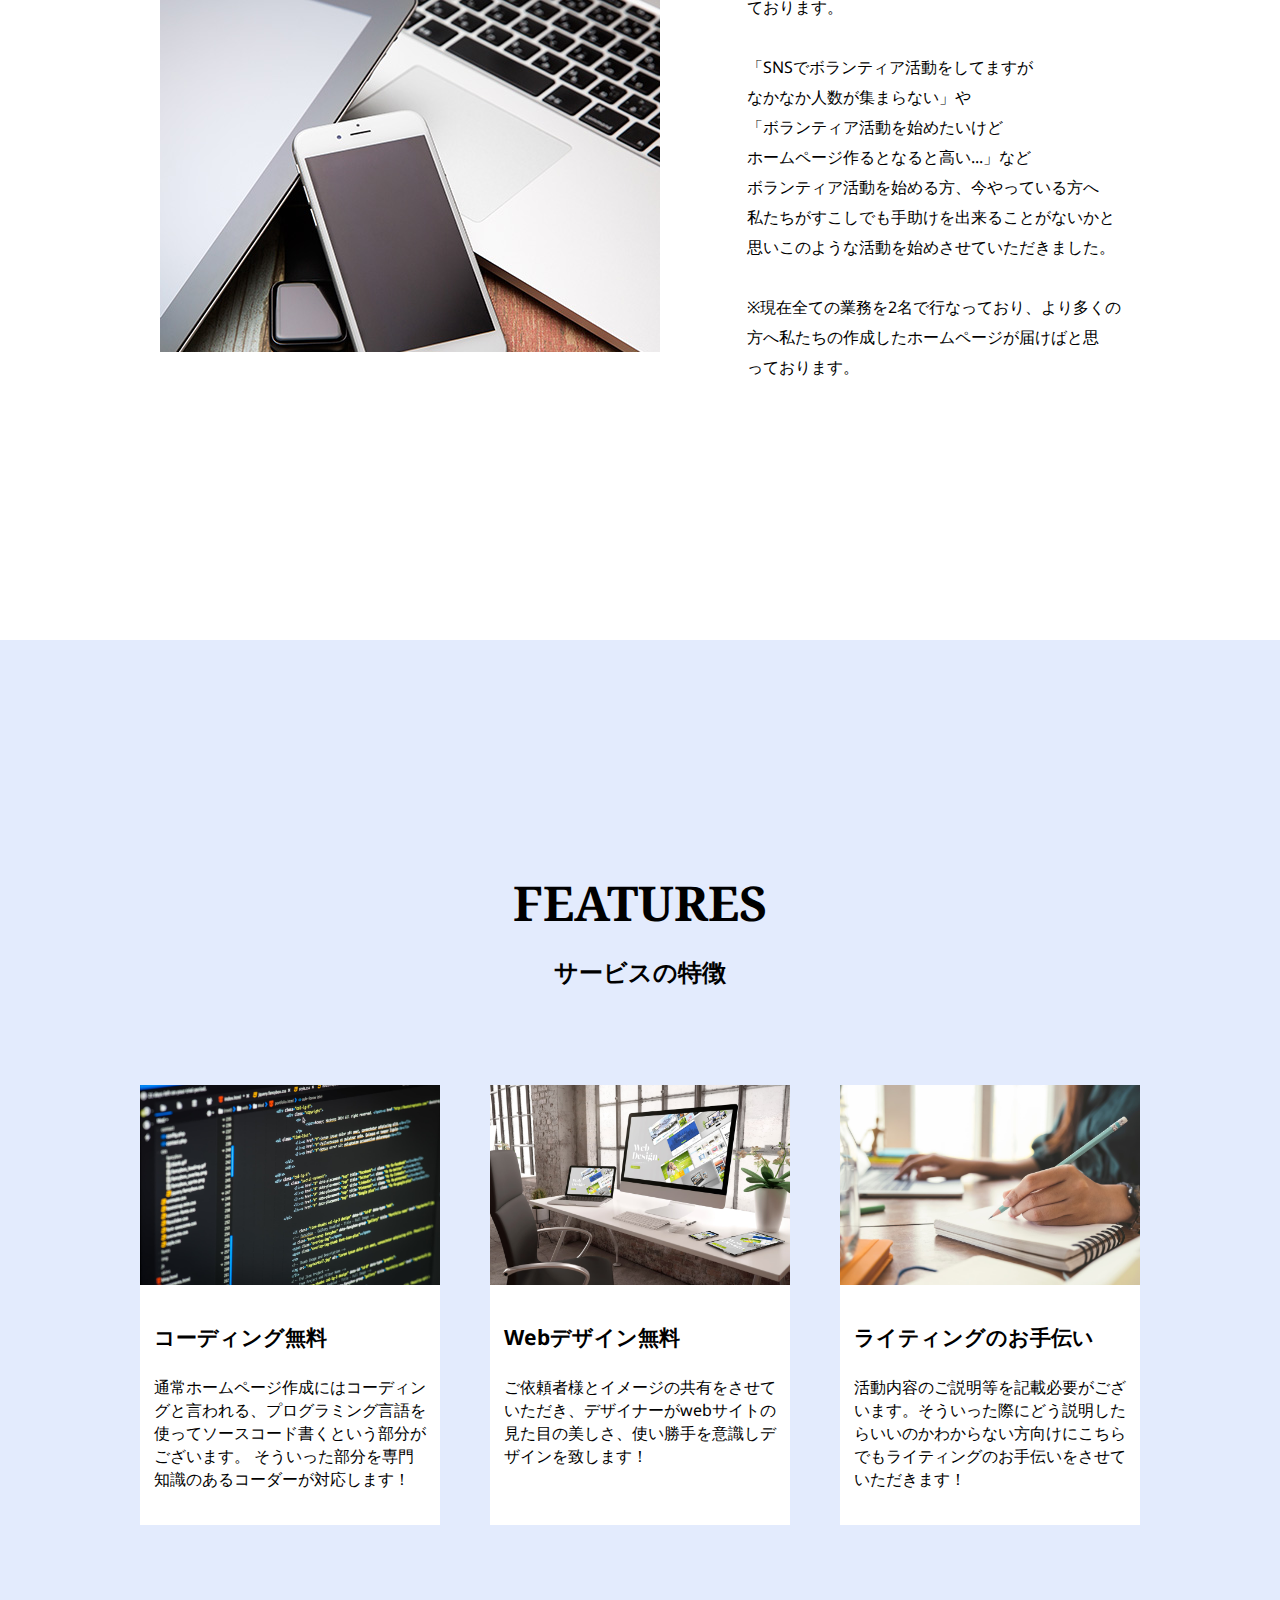
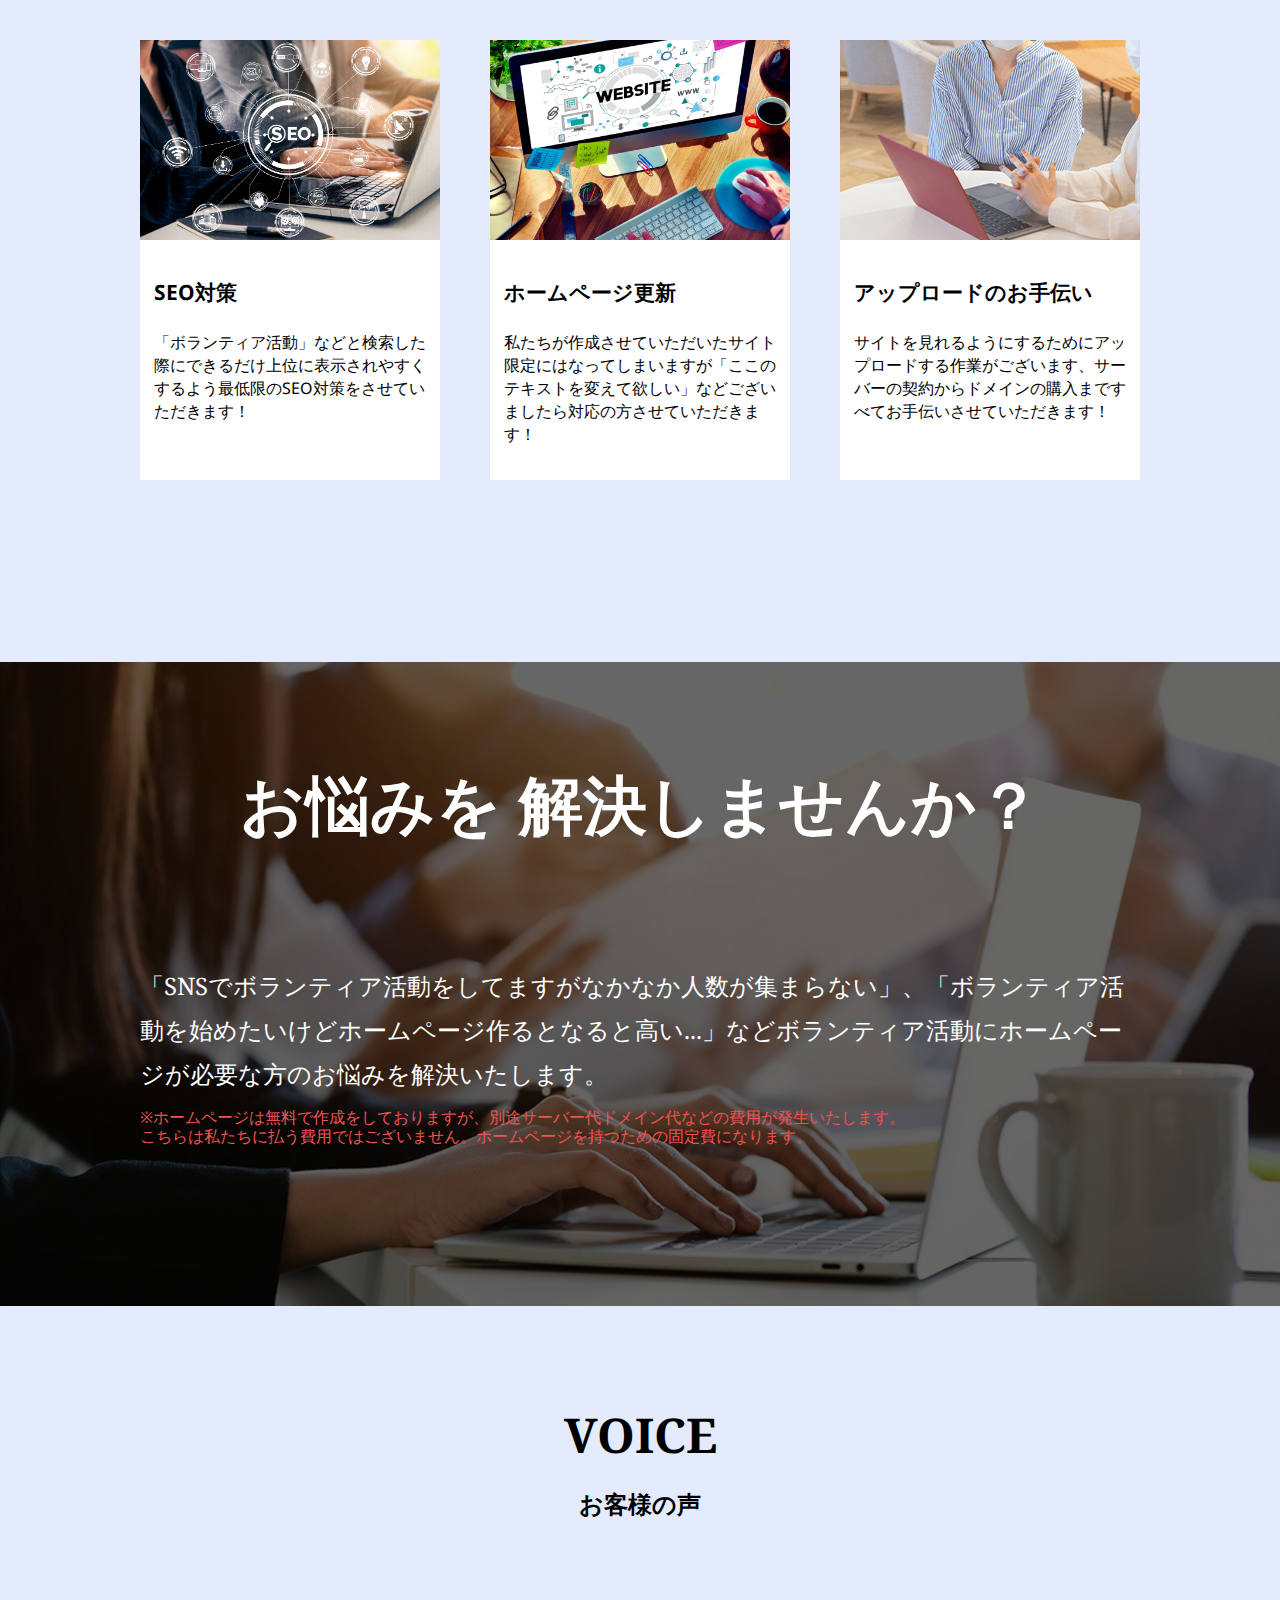
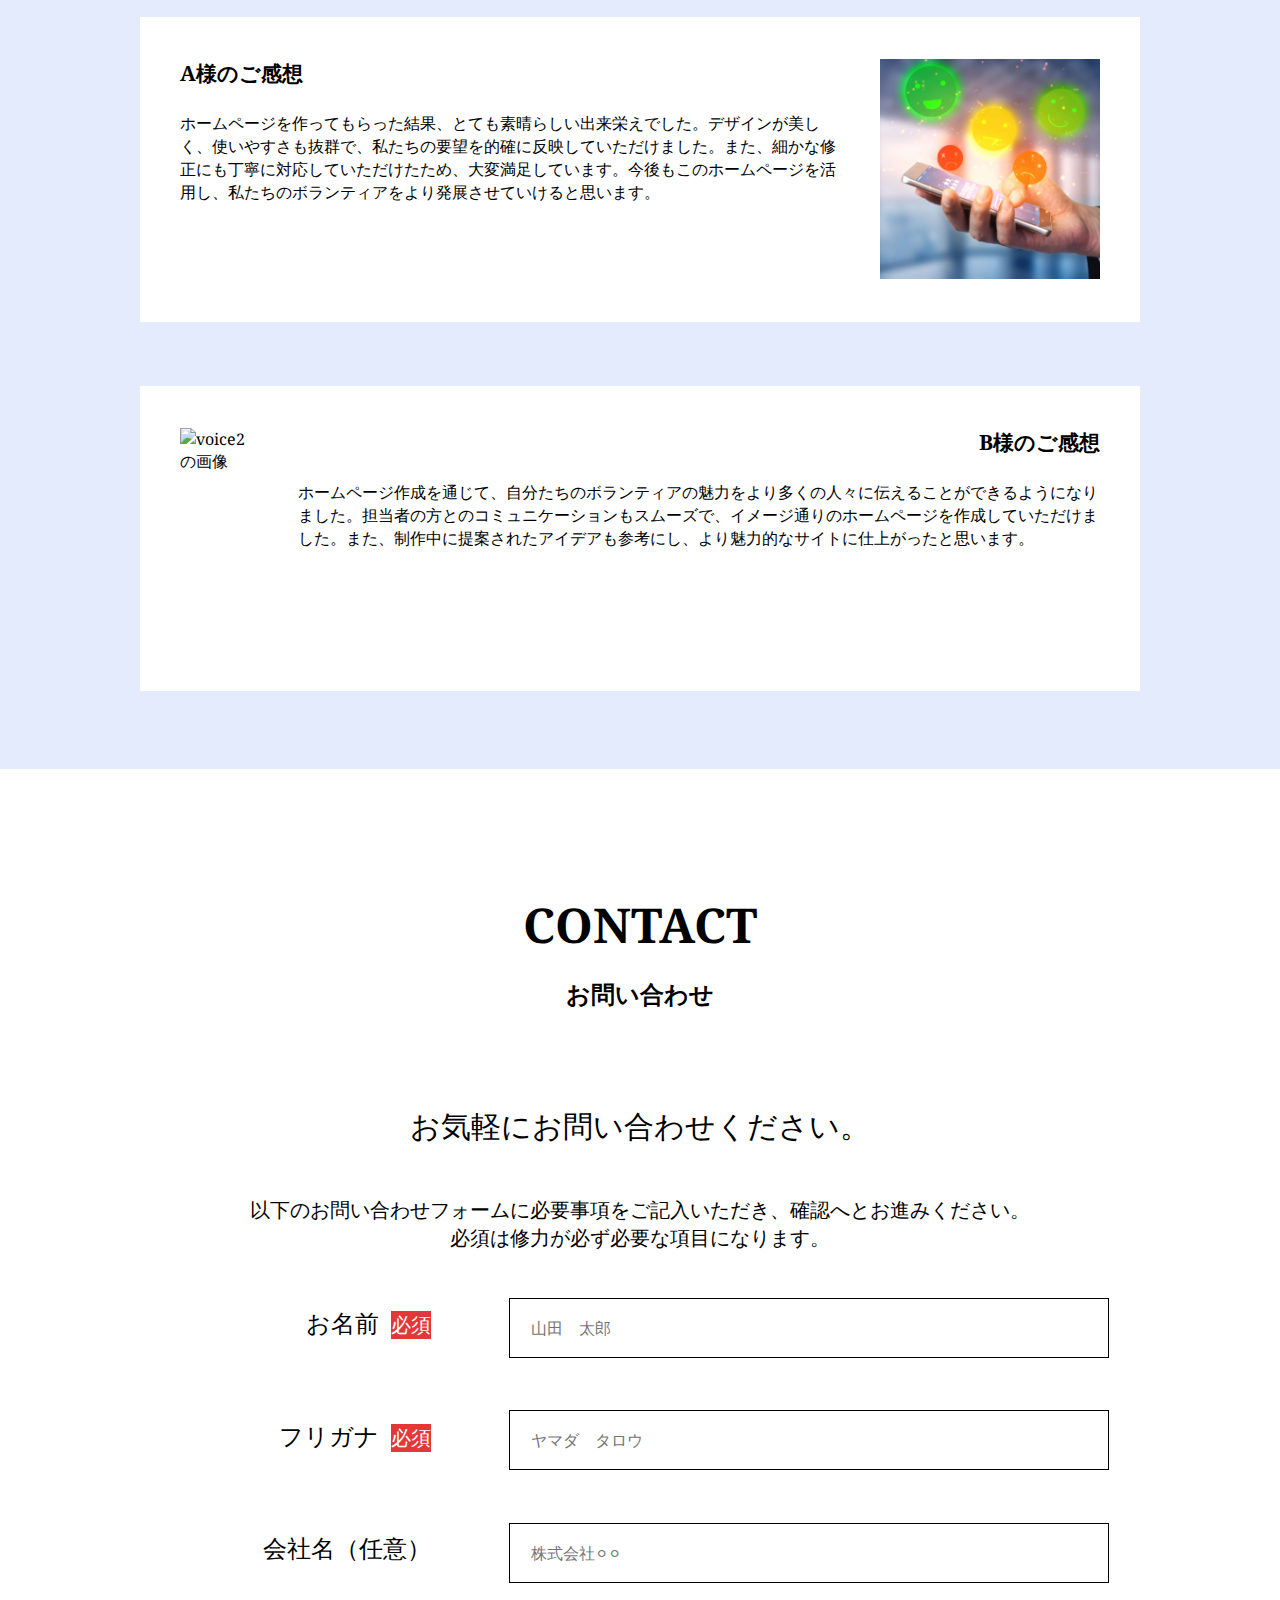
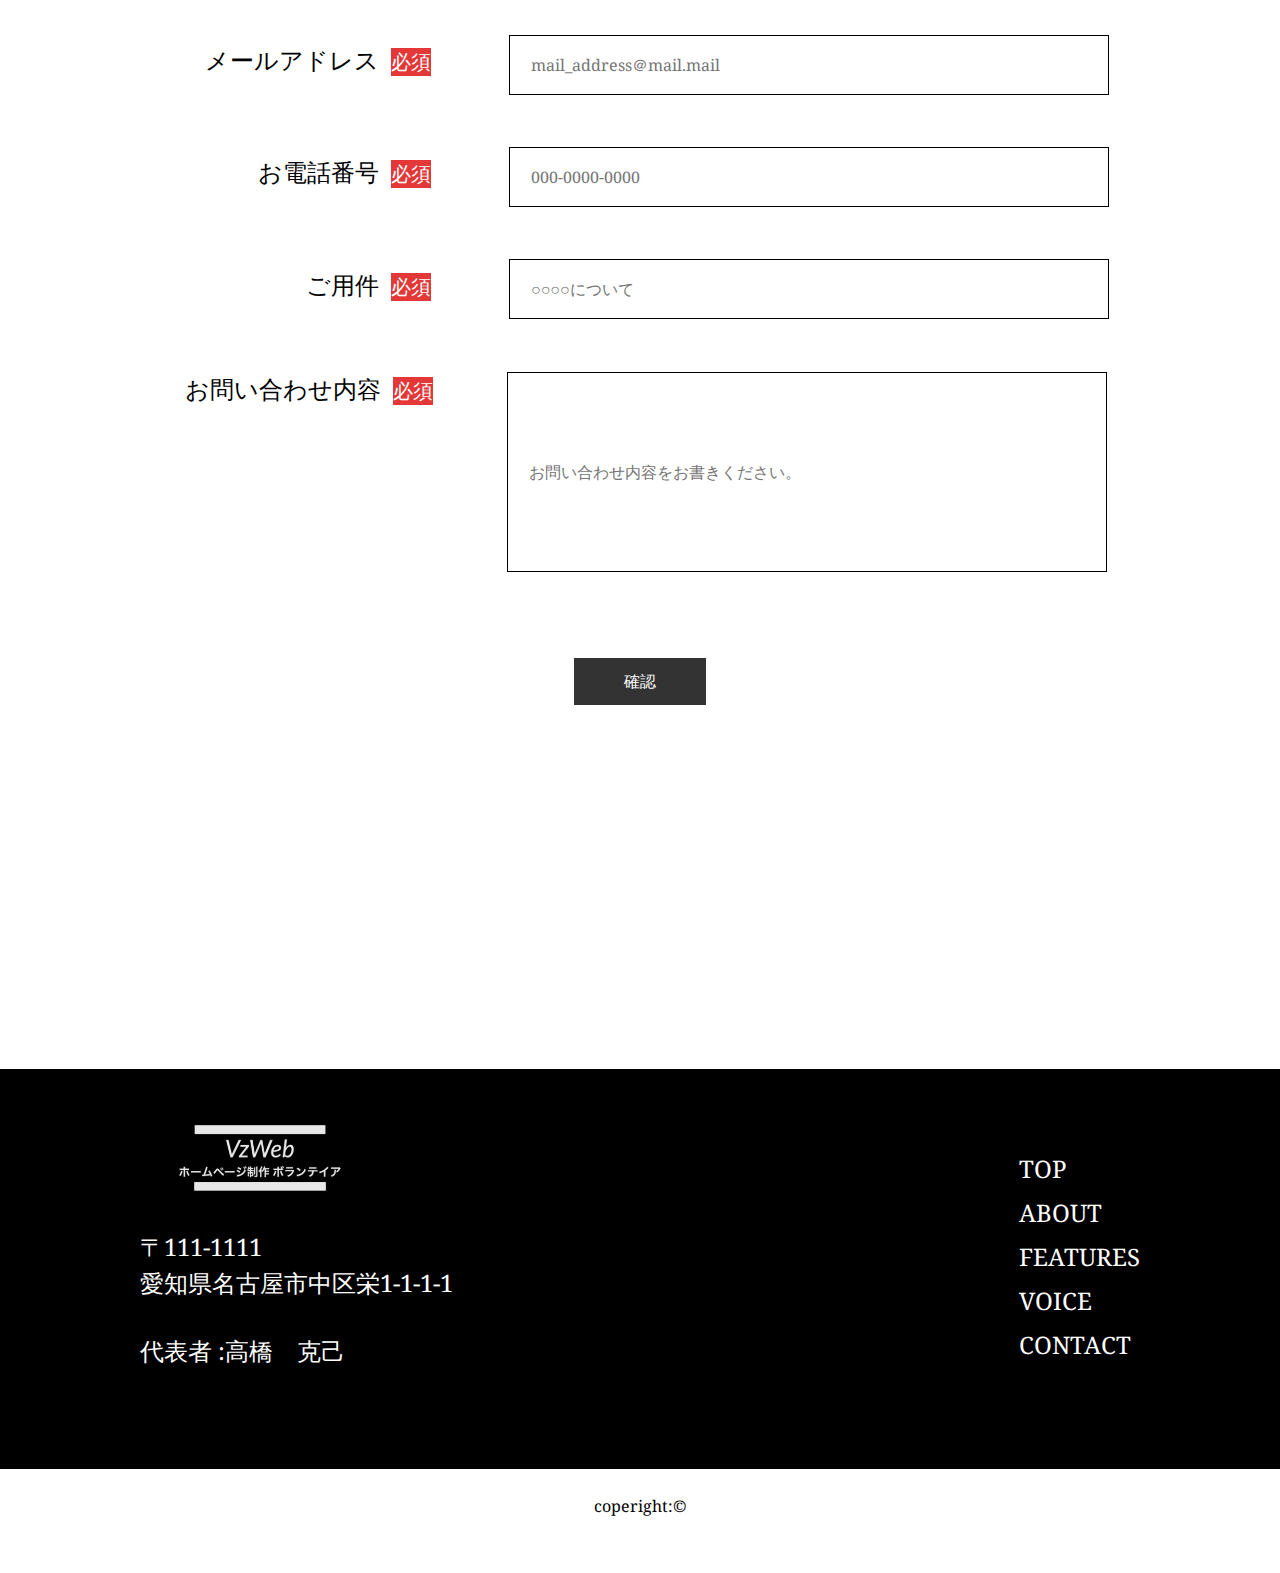
==== commit 0fefe588: "VzWeb案件の編集" ====
--- a/VzWeb案件/index.html
+++ b/VzWeb案件/index.html
@@ -151,7 +151,8 @@
 
        <div class="worries">
         <div class="worries-text wrapper">
-         <h2>お悩みを解決しませんか？</h2>
+         <h2>お悩みを<br class="pc-none">
+            解決しませんか？</h2>
          <p>
             「SNSでボランティア活動をしてますがなかなか人数が集まらない」、「ボランティア活動を始めたいけどホームページ作るとなると高い...」などボランティア活動にホームページが必要な方のお悩みを解決いたします。<br>
             <span>※ホームページは無料で作成をしておりますが、別途サーバー代ドメイン代などの費用が発生いたします。<br>
--- a/VzWeb案件/style.css
+++ b/VzWeb案件/style.css
@@ -445,9 +445,19 @@
     height: 800px;
   }
 }
+@media screen and (max-width:545px){
+  .worries{
+    height: 850px;
+  }
+}
 @media screen and (max-width:510px){
   .worries{
-    height: 850px;
+    height: 900px;
+  }
+}
+@media screen and (max-width:435px){
+  .worries{
+    height: 950px;
   }
 }
 
@@ -460,6 +470,10 @@
   margin: auto;
 
 }
+@media screen and (max-width:800px){
+  .pc-none{
+    display: block;}
+}
 .worries h2{
   font-size: 64px;
   padding-top: 98px;
@@ -529,10 +543,17 @@
     flex-direction: column;
     height: 450px;
     align-items: center;
-  }
-
-  
-}
+  } 
+}
+@media screen and (max-width:390px){
+  .avoice{
+    padding-top: 50px;
+  }
+  .bvoice{
+    padding-bottom: 80px;
+  }
+}
+
 .avoice h5{
   text-align: left;
   padding-left: 40px;
@@ -565,10 +586,12 @@
 }
 @media screen and (max-width:790px){
   .avoice p{
-    padding-left: 0px;
+    padding: 0 20px 20px 20px;
+
   }
   .bvoice p{
-    padding-right: 0px;
+    padding: 0 20px 20px 20px;
+
   }
 }
 /*CONTACT お問い合わせ*/
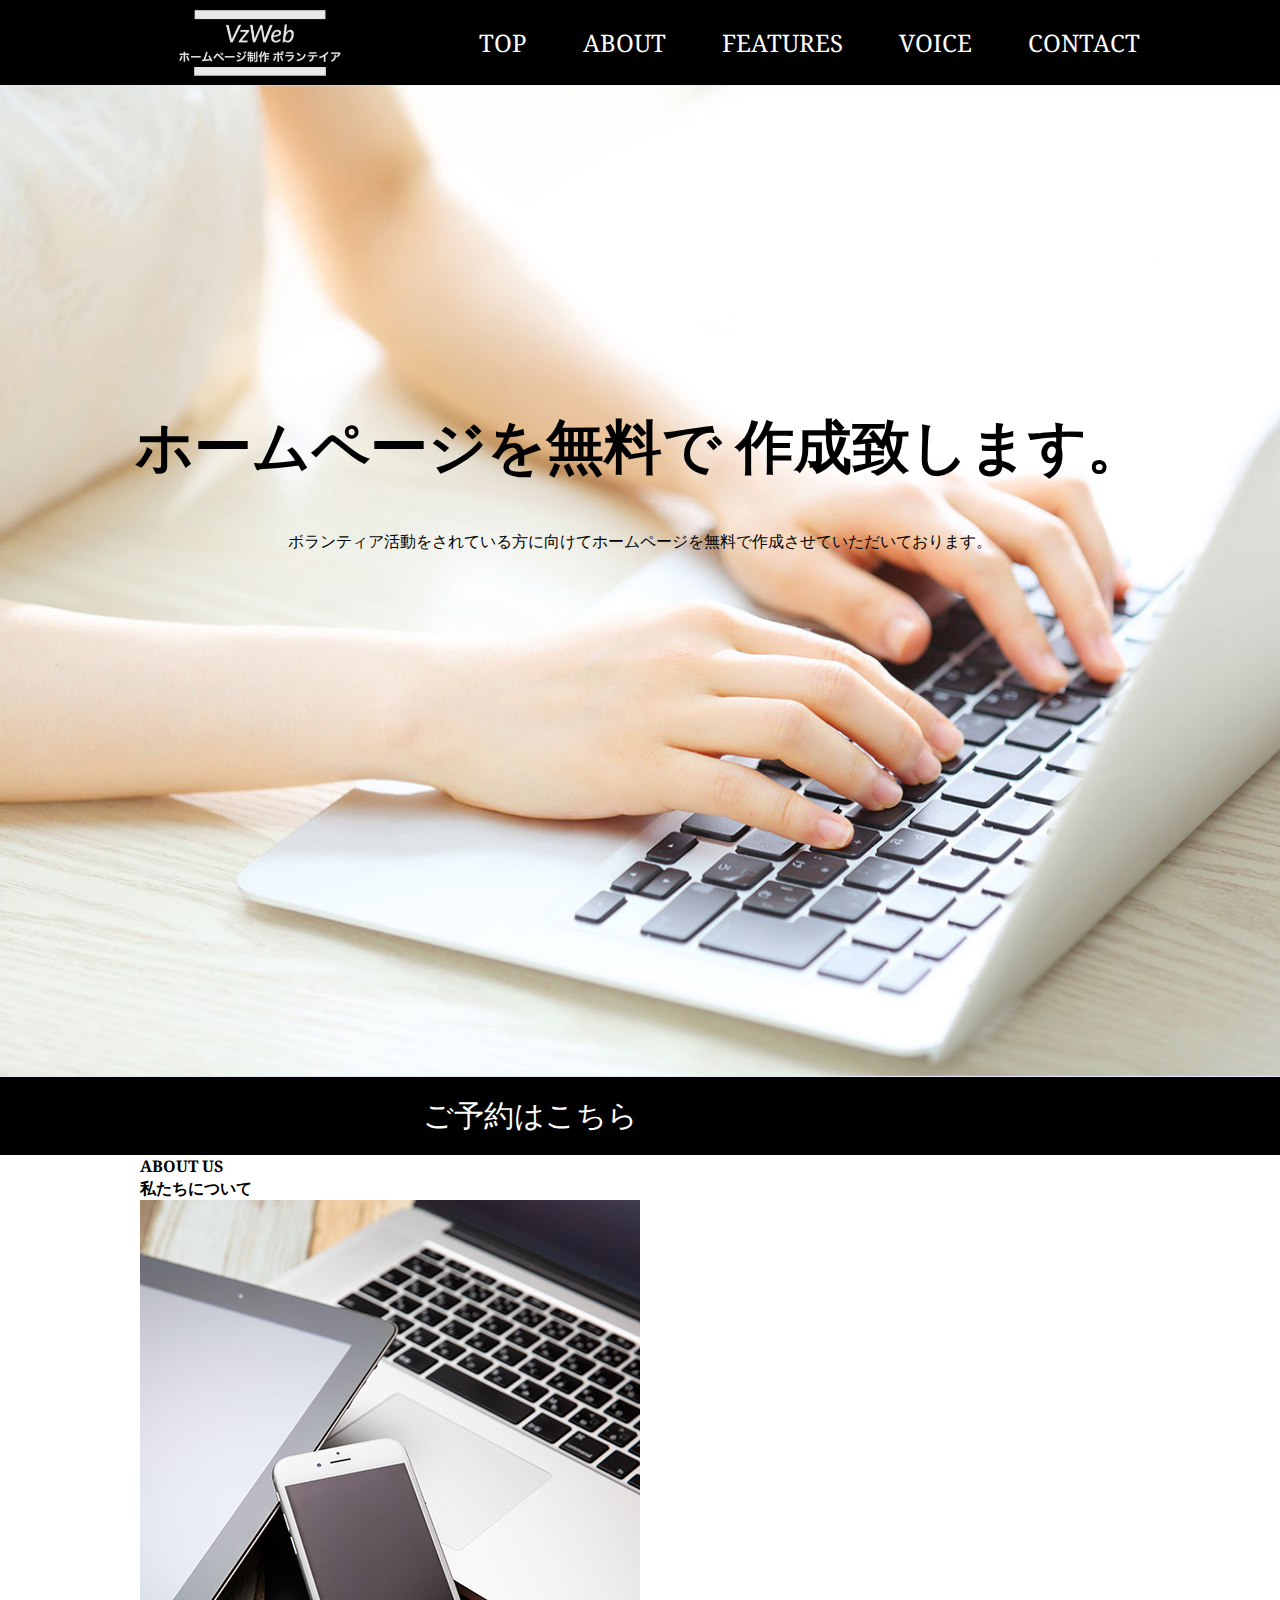
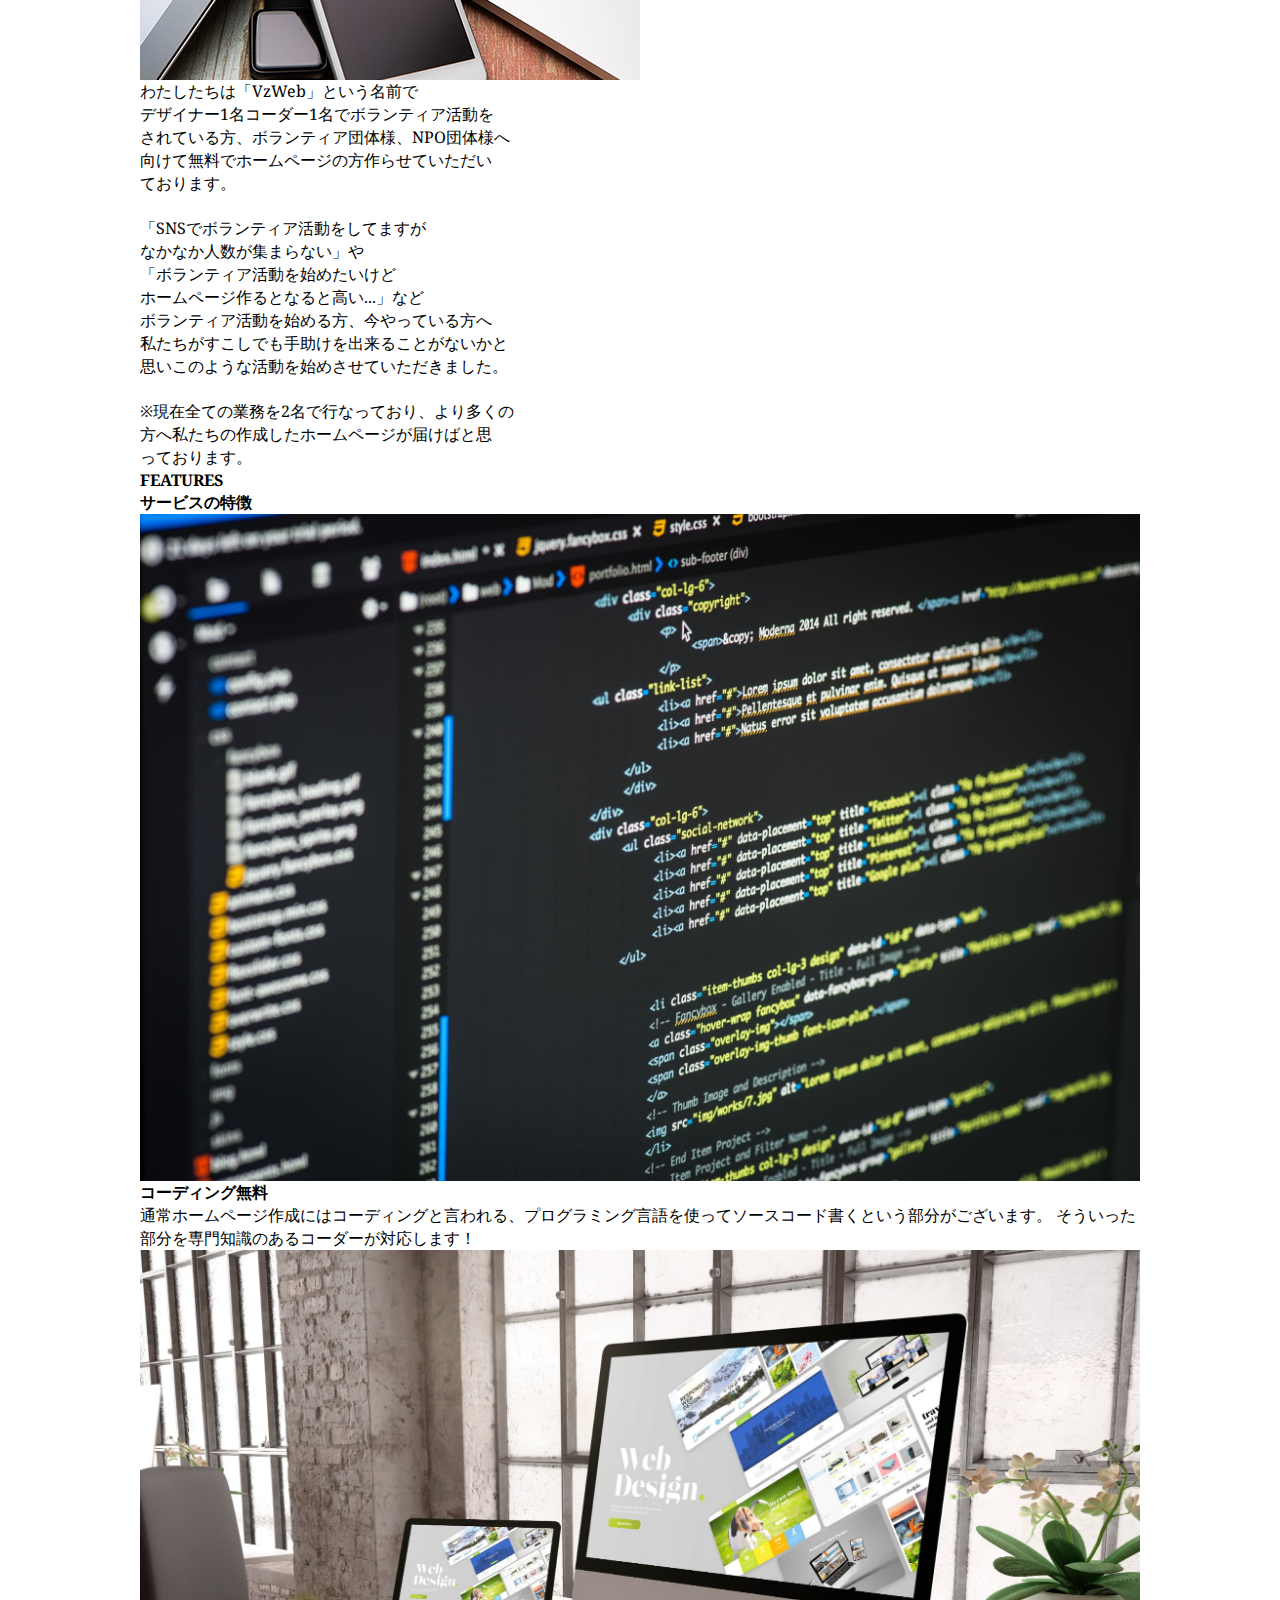
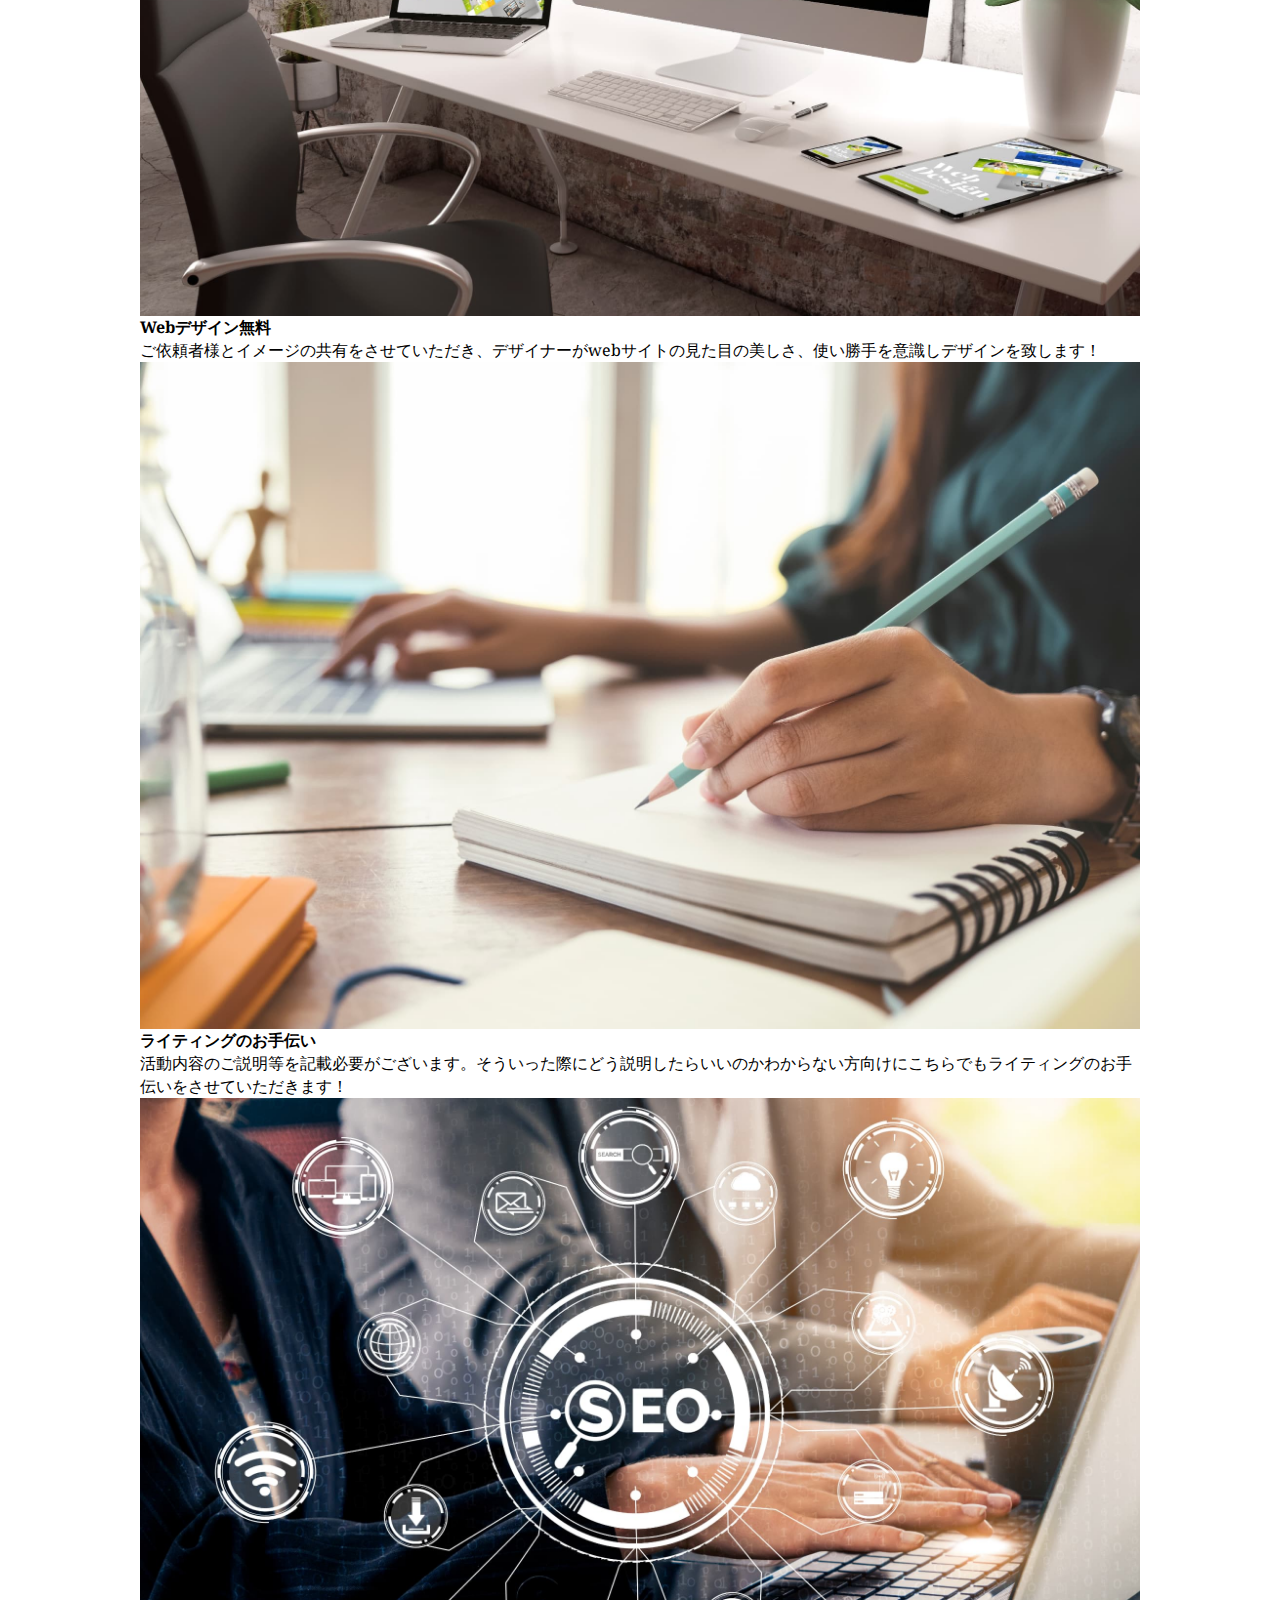
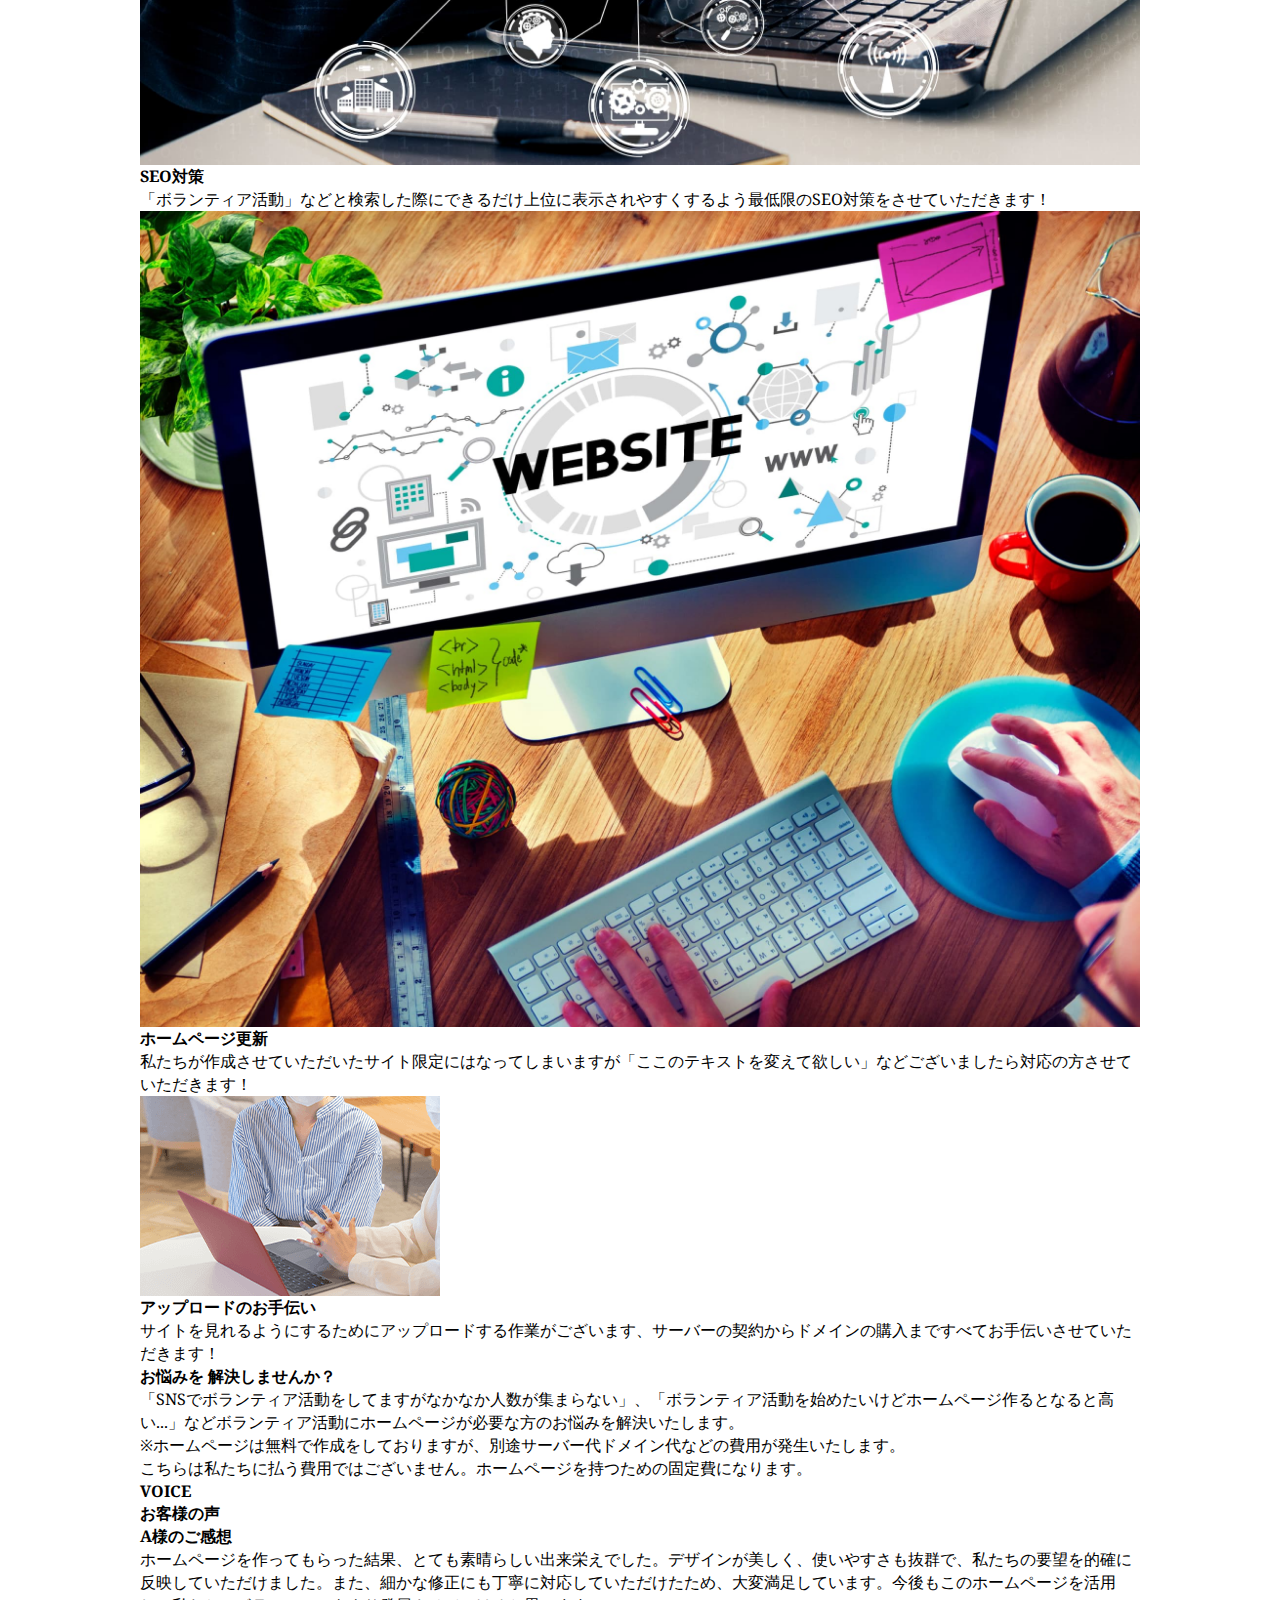
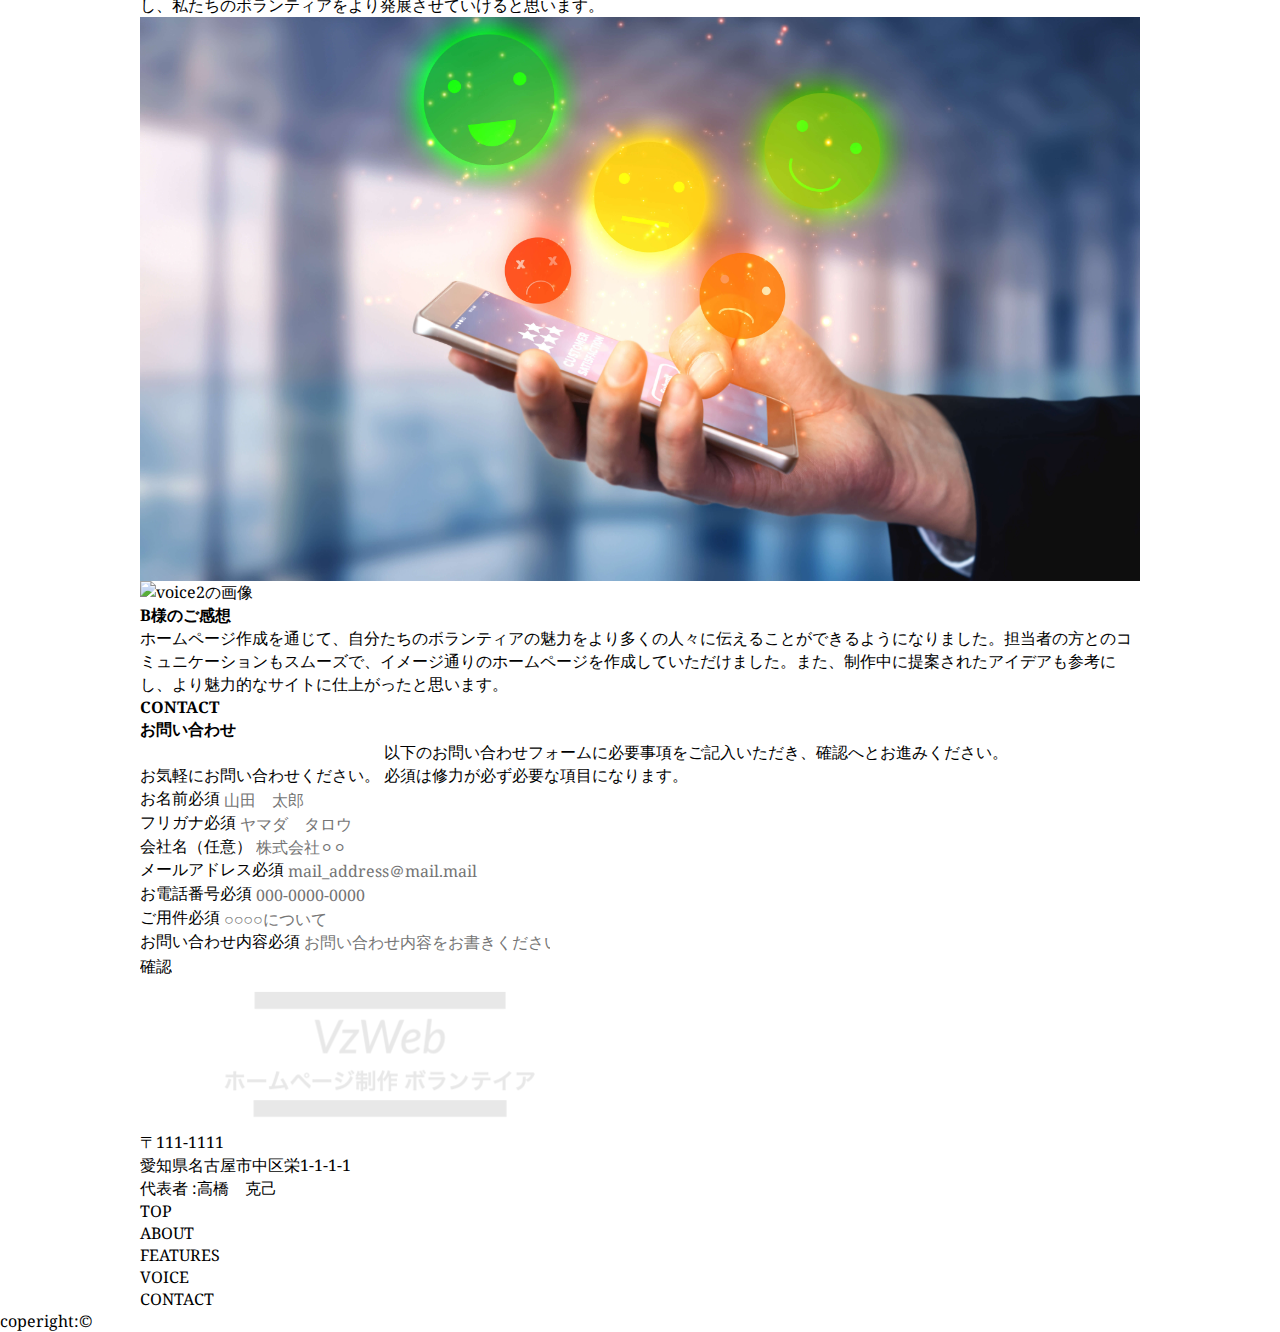
==== commit 8dfe715f: "VzWeb案件の編集" ====
--- a/VzWeb案件/index.html
+++ b/VzWeb案件/index.html
@@ -16,8 +16,14 @@
         <div class="wrapper"> 
         <div class="nav-inr">
          <img src="picture/rogo.png" alt="ロゴ">
-        
-         <nav>
+
+         <div id="drawer_toggle">
+            <span></span>
+            <span></span>
+            <span></span>
+         </div>
+        
+         <nav id="global_nav">
             <ul class="main-nav">
                 <li><a href="#top">TOP</a></li>
                 <li><a href="#about">ABOUT</a></li>
--- a/VzWeb案件/style.css
+++ b/VzWeb案件/style.css
@@ -244,12 +244,6 @@
     color: #fdfdfd;
 }
 
-/*カーソルがnavに触れた時に色が変わる*/
-/*.main-nav a:hover{
-  color: ;
-
-}*/
-
 
 
 
@@ -289,6 +283,26 @@
     padding-top: 280px;
   }
 }
+@media screen and (max-width:578px){
+  h1{
+    font-size: 50px;
+  }
+}
+@media screen and (max-width:520px){
+  h1{
+    font-size: 45px;
+  }
+} 
+@media screen and (max-width:450px){
+  h1{
+    font-size: 40px;
+  }
+} 
+@media screen and (max-width:400px){
+  h1{
+    font-size: 37px;
+  }
+} 
 .top p{
   font-size: 16px;
   padding-top: 43px;
@@ -304,12 +318,19 @@
   justify-content: center;
   align-items: center;
 }
+
 .btn span{
   color: #ffffff;
   font-size: 30px;
   position: relative;
   left: -73px;
 }
+@media screen and (max-width:650px){
+  .btn span{
+    display: none;
+  }
+
+
 .contactbtn{
   font-size: 16px;
   color: #000000;
@@ -442,22 +463,22 @@
 }
 @media screen and (max-width:630px){
   .worries{
-    height: 800px;
+    height: 720px;
   }
 }
 @media screen and (max-width:545px){
   .worries{
-    height: 850px;
+    height: 740px;
   }
 }
 @media screen and (max-width:510px){
   .worries{
-    height: 900px;
+    height: 760px;
   }
 }
 @media screen and (max-width:435px){
   .worries{
-    height: 950px;
+    height: 770px;
   }
 }
 
@@ -481,11 +502,32 @@
   color: #ffffff;
   text-align: center;
 }
+@media screen and (max-width:768px){
+  .worries h2{
+    font-size: 44px;
+  }
+}
+@media screen and (max-width:384px){
+  .worries h2{
+    font-size: 42px;
+  }
+}
+
 .worries p{
   padding-bottom: 80px;
   color: #ffffff;
   line-height: 44px;
   font-size: 24px;
+}
+@media screen and (max-width:800px){
+  .worries p{
+    font-size: 20px;
+  }
+}
+@media screen and (max-width:768px){
+  .worries p{
+    font-size: 18px;
+  }
 }
 .worries span{
   font-size: 16px;
@@ -536,23 +578,16 @@
 @media screen and (max-width:790px){
   .avoice{
     flex-direction: column-reverse;
-    height: 450px;
+    height: auto;
     align-items: center;
   }
   .bvoice{
     flex-direction: column;
-    height: 450px;
+    height: auto;
     align-items: center;
   } 
 }
-@media screen and (max-width:390px){
-  .avoice{
-    padding-top: 50px;
-  }
-  .bvoice{
-    padding-bottom: 80px;
-  }
-}
+
 
 .avoice h5{
   text-align: left;
@@ -684,11 +719,23 @@
   margin-bottom: 31px;
   /*margin: 49px 627px 31px 219px;*/
 }
+@media screen and (max-width:768px){
+  .footer img{
+    position: relative;
+    left: 50%;
+    transform: translateX(-50%);
+  }
+}
 .footer{
   display: flex;
   font-size: 24px;
   justify-content: space-between;
 }
+@media screen and (max-width:768px){
+  .footer{
+    justify-content: center;
+  }
+}
 .address{
   line-height: 36px;
 }
@@ -701,16 +748,33 @@
   line-height: 44px;
   
 }
+@media screen and (max-width:768px){
+  .footer-menu{
+    display: none;
+  }
+}
 .coperight{
   color: #000;
   height: 78px;
   text-align: center;
 }
 
-
-
-
-
-
-
-
+/*ハンバーガーメニュー*/
+@media screen and (max-width:1024px){
+  header nav{
+    box-sizing: border-box;
+    position: fixed;
+    top: 60px;
+    display: none;
+    width: 100%;
+    height: calc(100%-60px);
+    background: #fff;
+    opacity: 0.9;
+  }
+}
+
+
+
+
+
+
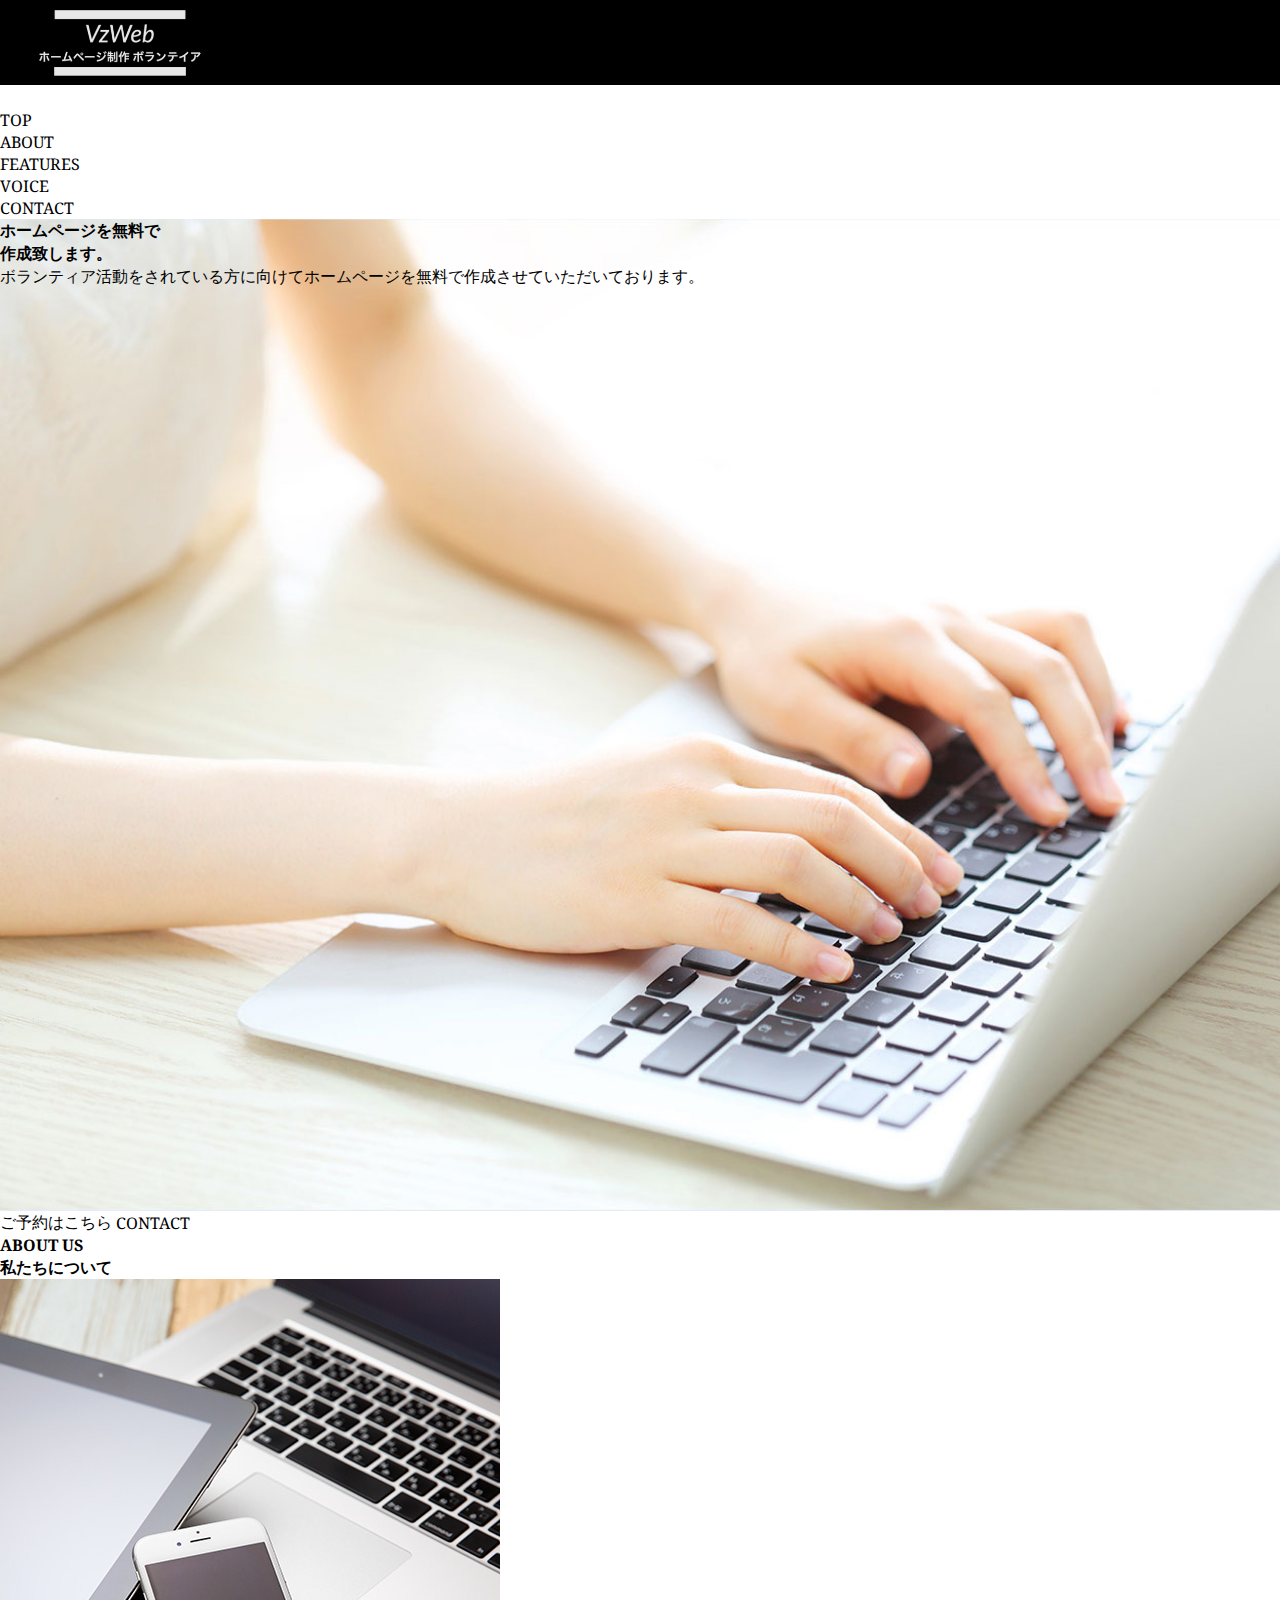
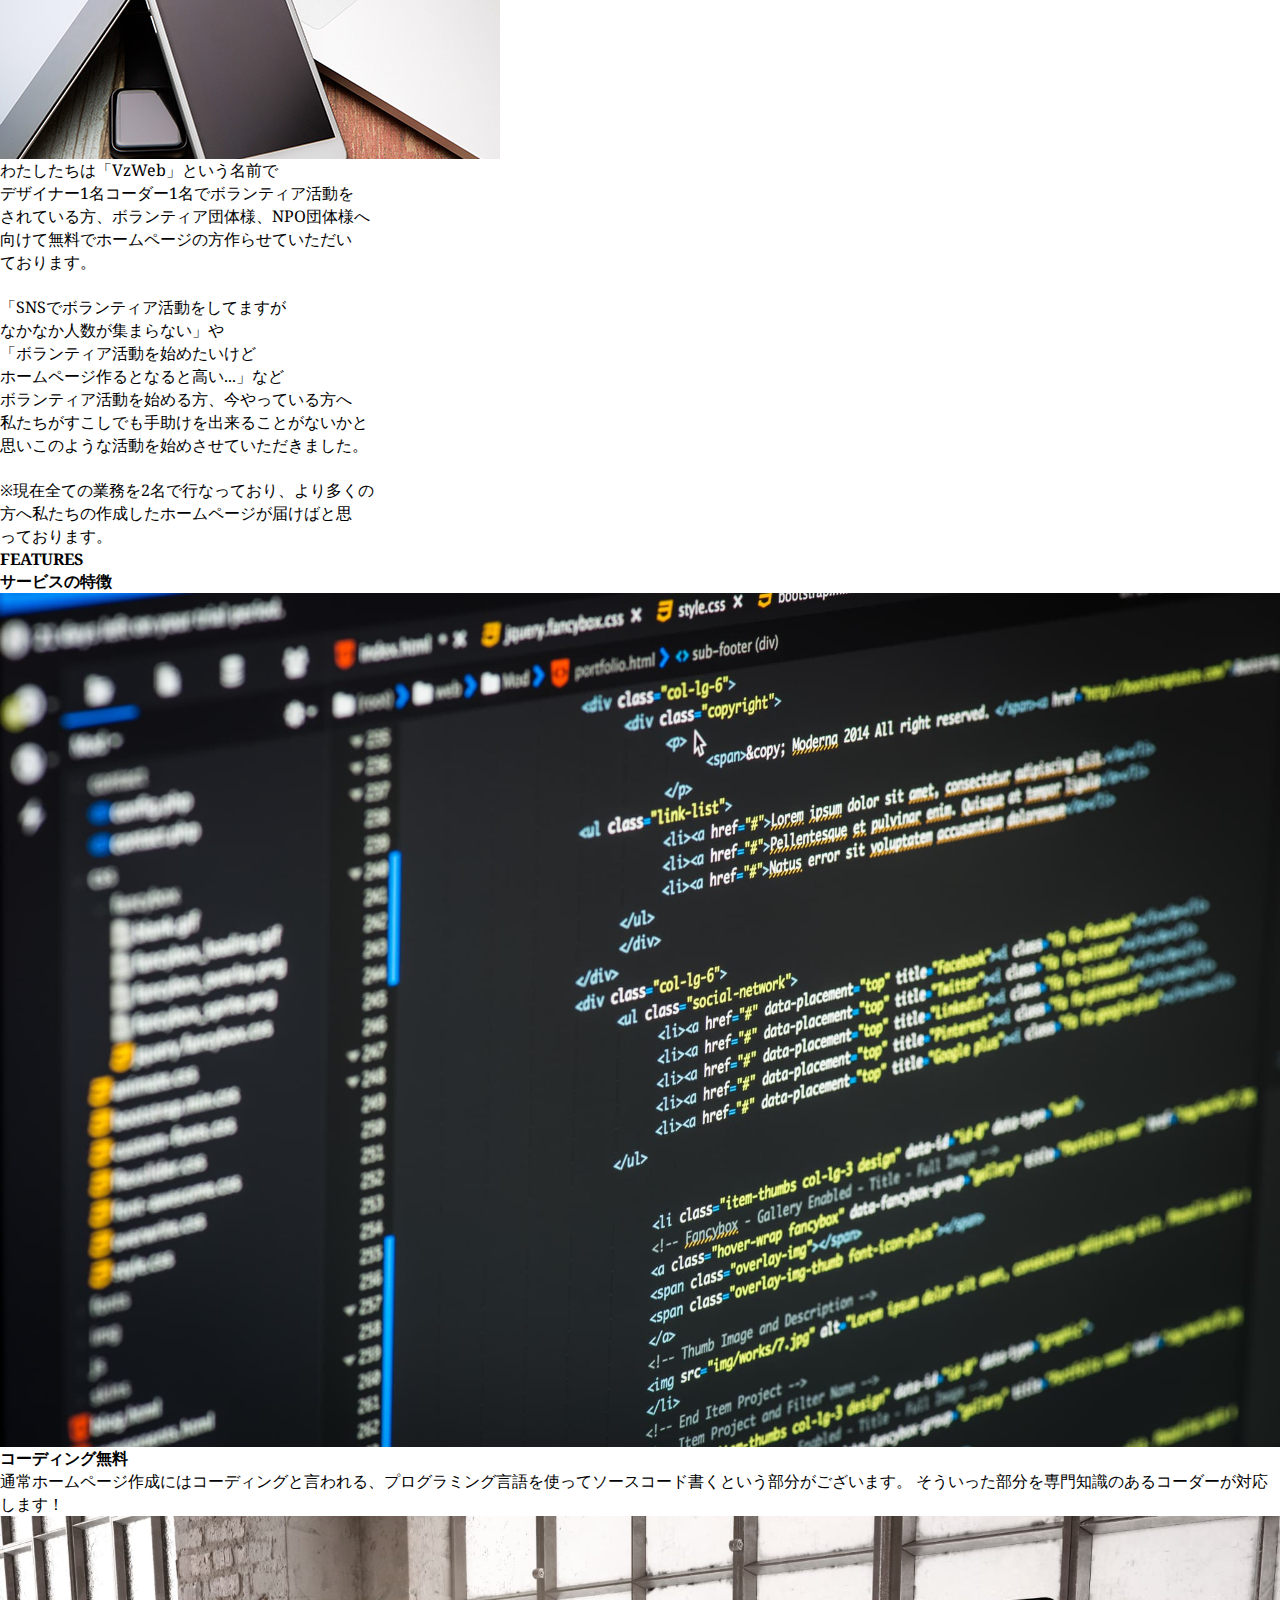
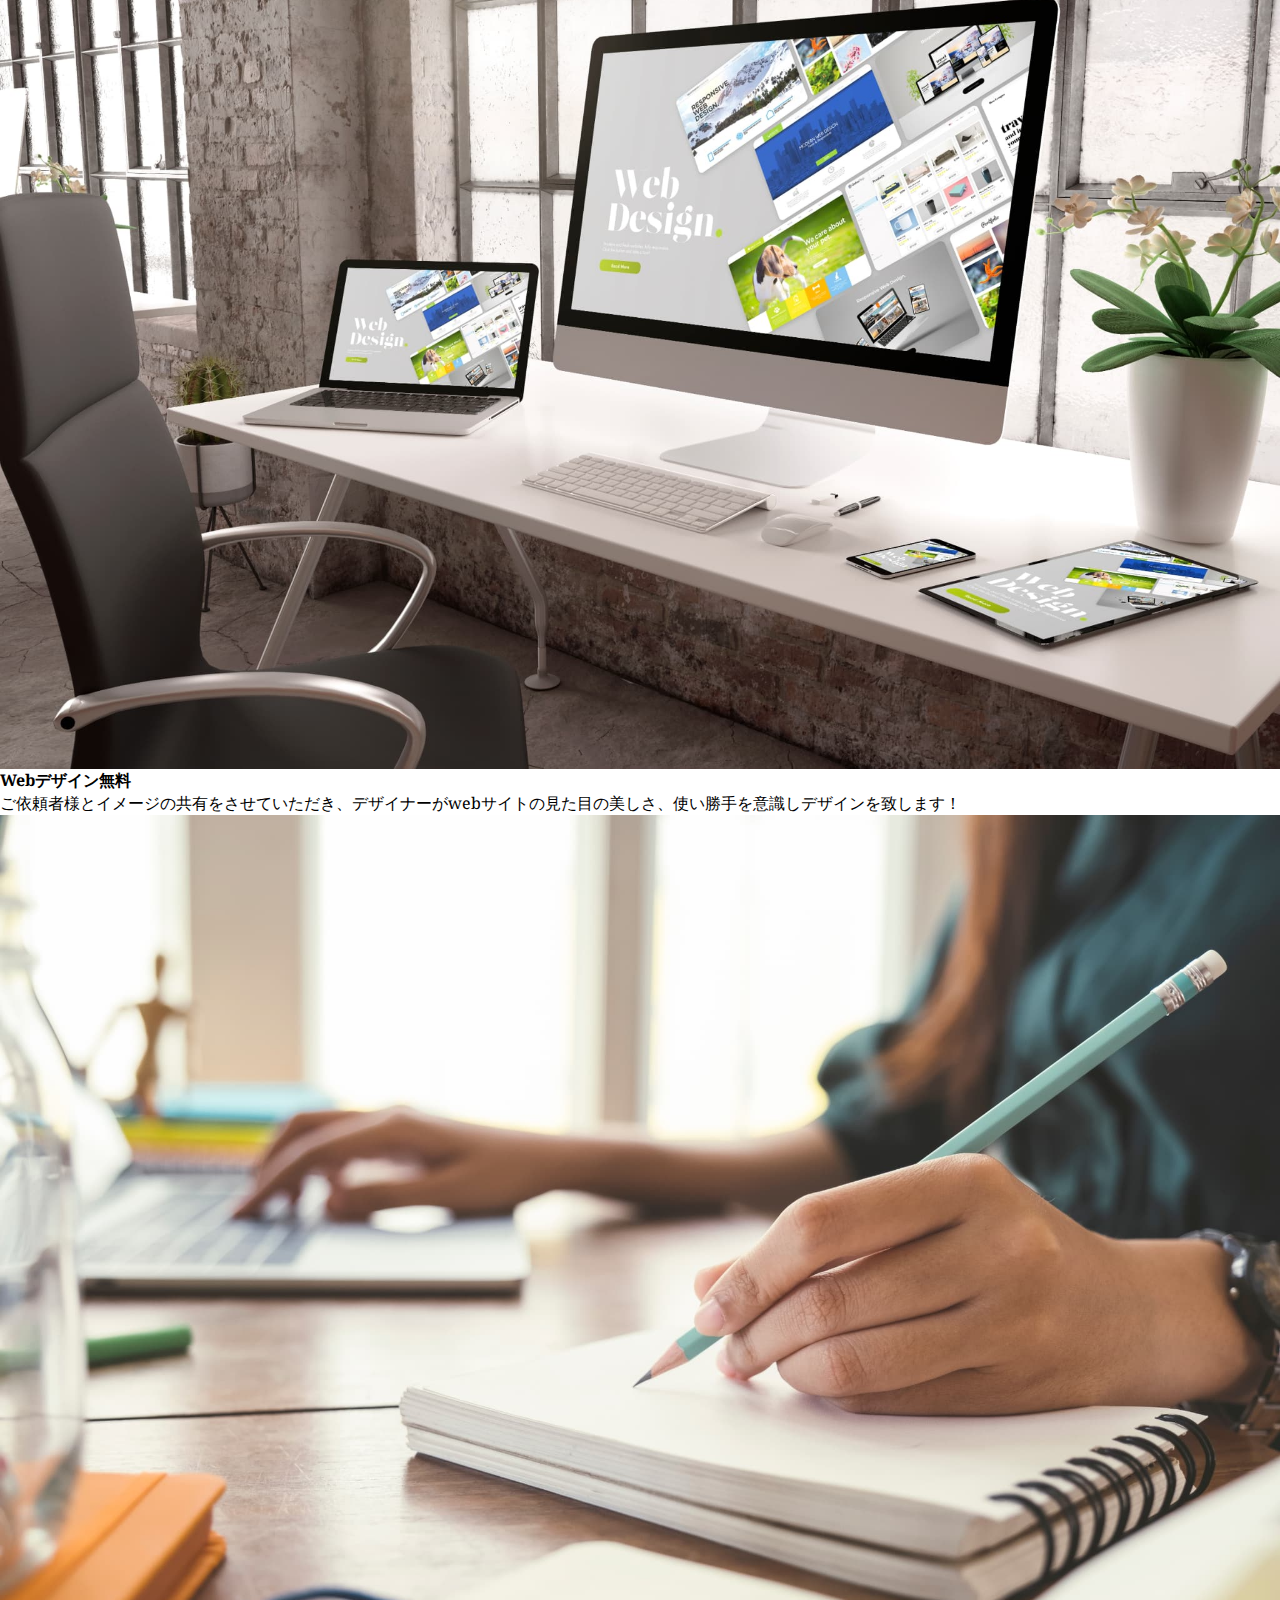
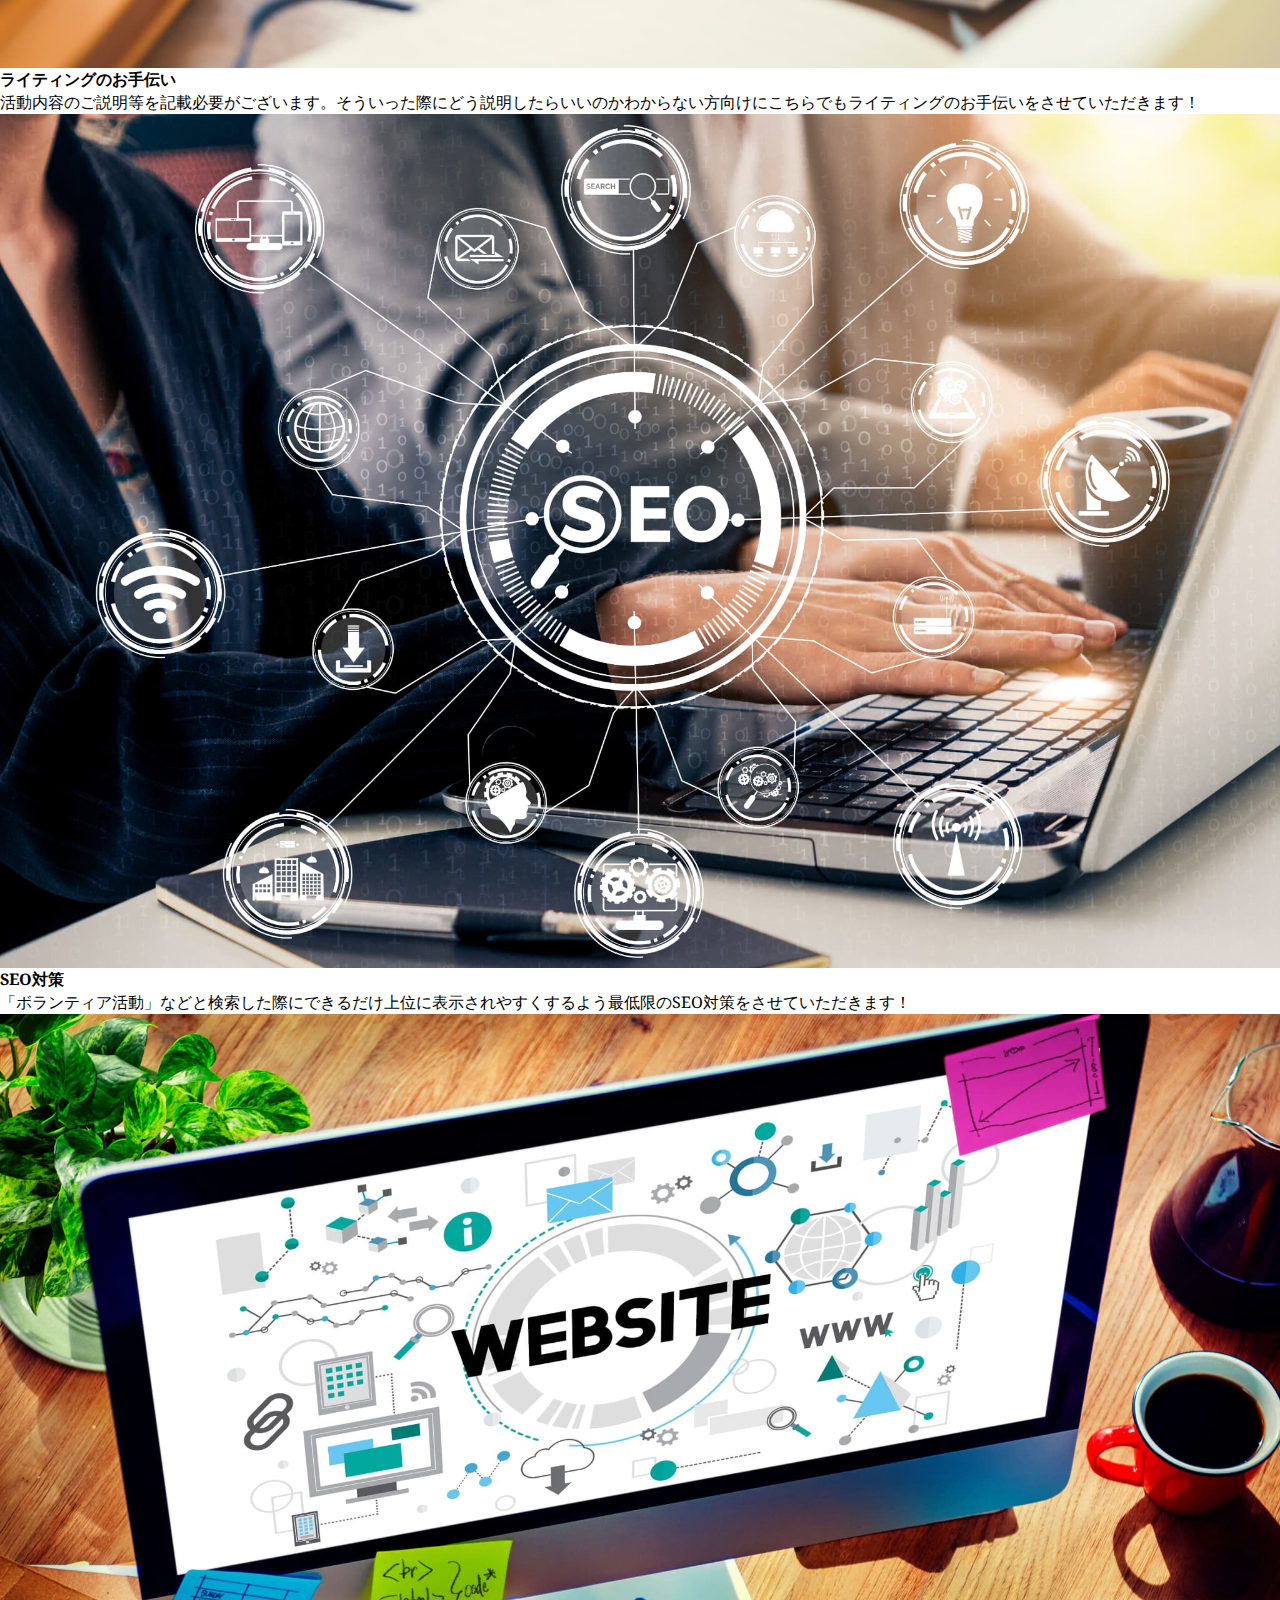
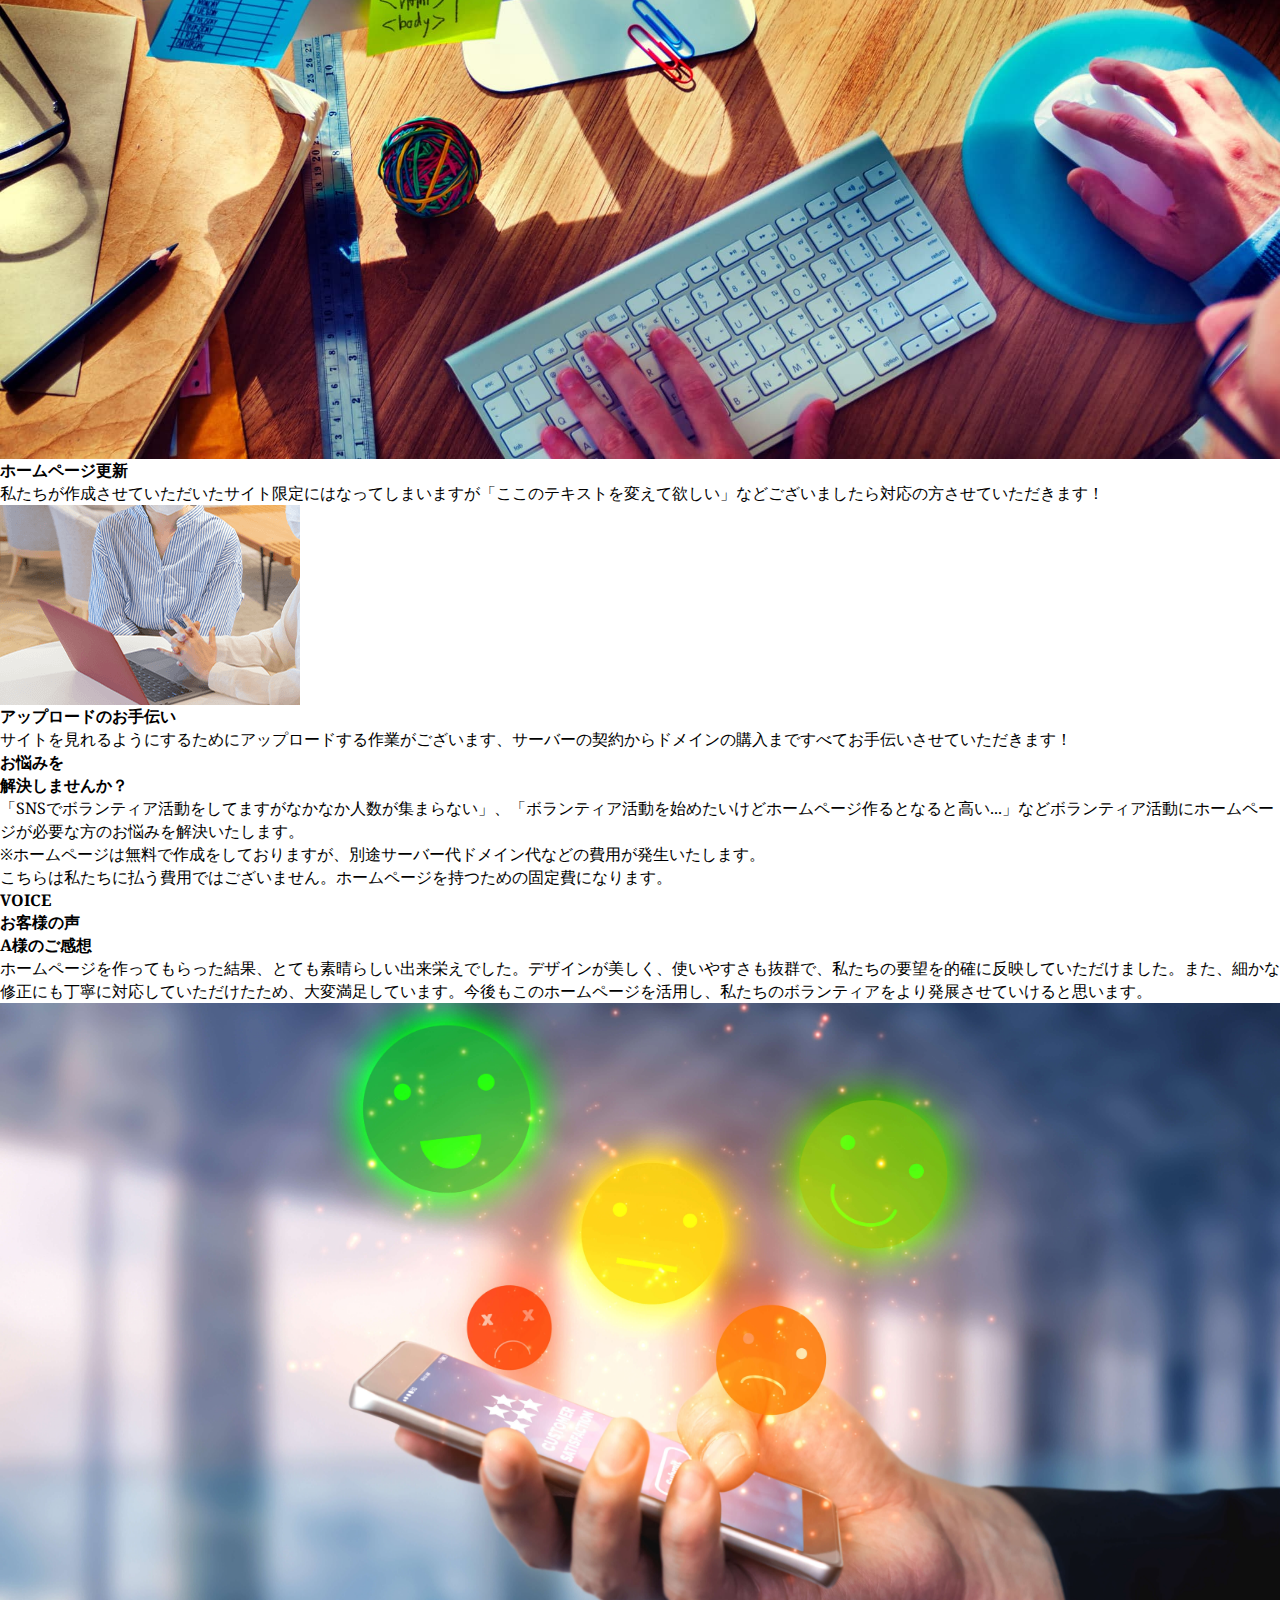
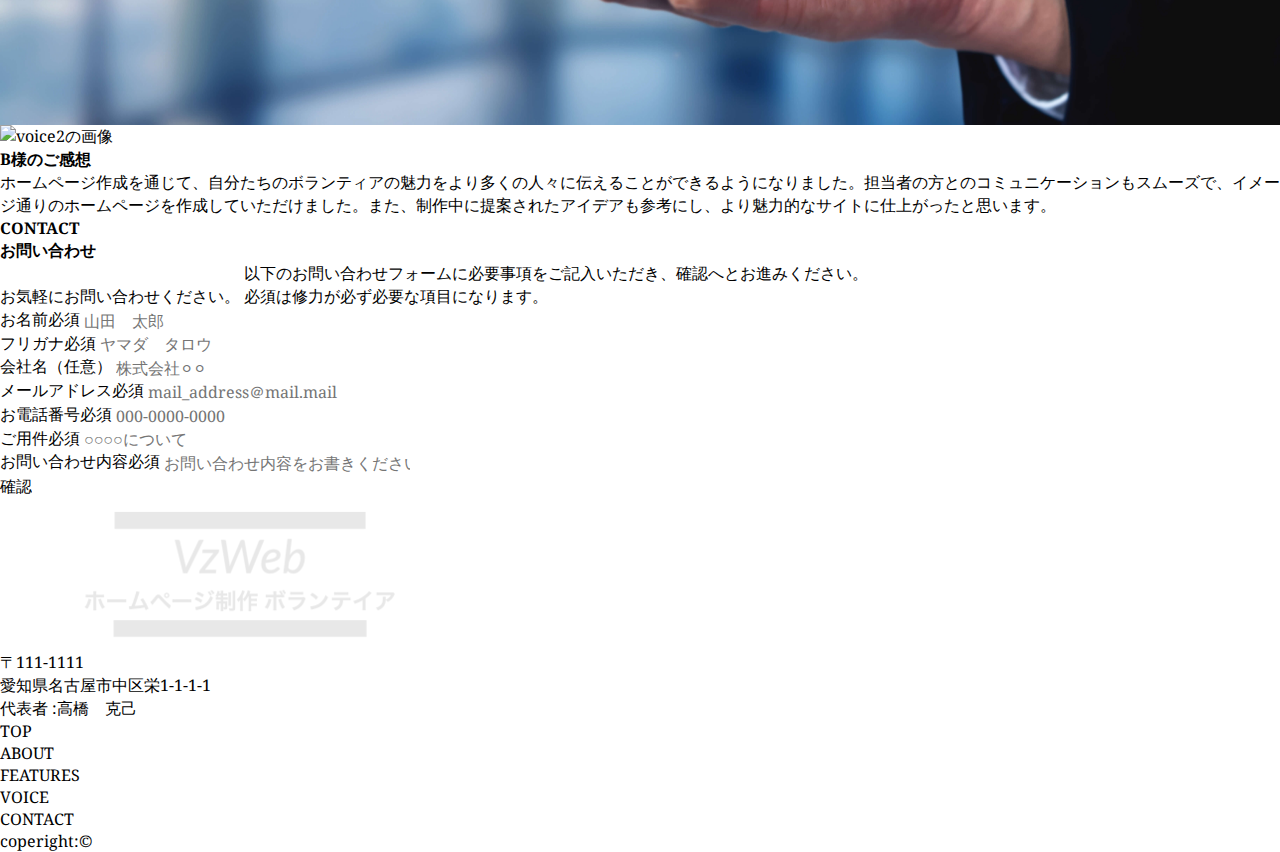
==== commit 1a7828dd: "VzWeb案件の編集" ====
--- a/VzWeb案件/index.html
+++ b/VzWeb案件/index.html
@@ -7,6 +7,7 @@
     <title>Vzweb | ボランティア団体様に向けた無料でホームページ制作</title>
     <link rel="stylesheet" href="style.css">
     <link href="https://fonts.googleapis.com/css2?family=Noto+Sans:ital,wght@0,100..900;1,100..900&family=Noto+Serif:ital,wght@0,100..900;1,100..900&display=swap" rel="stylesheet">
+    <script scr="jquery-3.6.3.min.js"></script>
 </head>
 <body>
 
@@ -32,8 +33,26 @@
                 <li><a href="#contact">CONTACT</a></li>
             </ul>
          </nav>
-        </div>
-        </div>
+         
+        </div>
+        </div>
+       </div>
+       <!--ハンバーガーメニュー-->
+       <div class="humburger">
+        <button class="hamburger-menu" id="js-hamburger-menu">
+           <span class="hamburger-menu__bar"></span>
+           <span class="hamburger-menu__bar"></span>
+           <span class="hamburger-menu__bar"></span>
+         </button>
+         <nav class="navigation">
+           <ul class="navigation__list">
+             <li class="navigation__list-item"><a href="#top" class="navigation__link">TOP</a></li>
+             <li class="navigation__list-item"><a href="#about" class="navigation__link">ABOUT</a></li>
+             <li class="navigation__list-item"><a href="#features" class="navigation__link">FEATURES</a></li>
+             <li class="navigation__list-item"><a href="#voice" class="navigation__link">VOICE</a></li>
+             <li class="navigation__list-item"><a href="#contact" class="navigation__link">CONTACT</a></li>
+           </ul>
+         </nav>
        </div>
        
        <div class="top" id="top">
--- a/VzWeb案件/style.css
+++ b/VzWeb案件/style.css
@@ -239,6 +239,10 @@
   font-size: 20px;
  }
 }
+@media screen and (max-width:1024px){
+  .main-nav{
+    display: none;
+  }
 
 .main-nav a{
     color: #fdfdfd;
@@ -760,21 +764,90 @@
 }
 
 /*ハンバーガーメニュー*/
+
 @media screen and (max-width:1024px){
-  header nav{
-    box-sizing: border-box;
-    position: fixed;
-    top: 60px;
-    display: none;
-    width: 100%;
-    height: calc(100%-60px);
-    background: #fff;
-    opacity: 0.9;
-  }
-}
-
-
-
-
-
-
+  .hamburger{
+    display: block;
+  }
+.hamburger-menu {
+  width: 50px;
+  height: 50px;
+  position: relative;
+  border: none;
+  background: transparent;
+  appearance: none;
+  padding: 0;
+  cursor: pointer;
+}
+.hamburger-menu__bar {
+  display: inline-block;
+  width: 44%;
+  height: 2px;
+  background: #242424;
+  position: absolute;
+  left: 50%;
+  transform: translateX(-50%);
+  transition: .5s;
+}
+.hamburger-menu__bar:first-child {
+  top: 16px;
+}
+.hamburger-menu__bar:nth-child(2) {
+  top: 24px;
+}
+.hamburger-menu__bar:last-child {
+  top: 32px;
+}
+.hamburger-menu--open .hamburger-menu__bar {
+  top: 50%;
+}
+.hamburger-menu--open .hamburger-menu__bar:first-child {
+  transform: translateX(-50%) translateY(-50%) rotate(45deg);
+}
+.hamburger-menu--open .hamburger-menu__bar:last-child {
+  transform: translateX(-50%) translateY(-50%) rotate(-45deg);
+}
+.hamburger-menu--open .hamburger-menu__bar:nth-child(2) {
+  display: none;
+}
+.navigation {
+  display: none;
+  background: #242424;
+  position: absolute;
+  top: 50px;
+  width: 100%;
+  z-index: 9999;
+}
+.navigation__list {
+  text-align: center;
+  list-style: none;
+  padding: 0;
+  margin: 0;
+}
+.navigation__list-item {
+  border-bottom: solid 1px #474747;
+}
+.navigation__list-item:first-child {
+  border-top: solid 1px #474747;
+}
+.navigation__link {
+  color: #fff;
+  font-weight: 700;
+  text-decoration: none;
+  display: block;
+  padding: 24px 0;
+  transition: .5s;
+}
+@media (hover: hover) and (pointer: fine) {
+  .navigation__link:hover {
+    background: #333;
+  }
+}
+
+
+
+
+
+
+
+
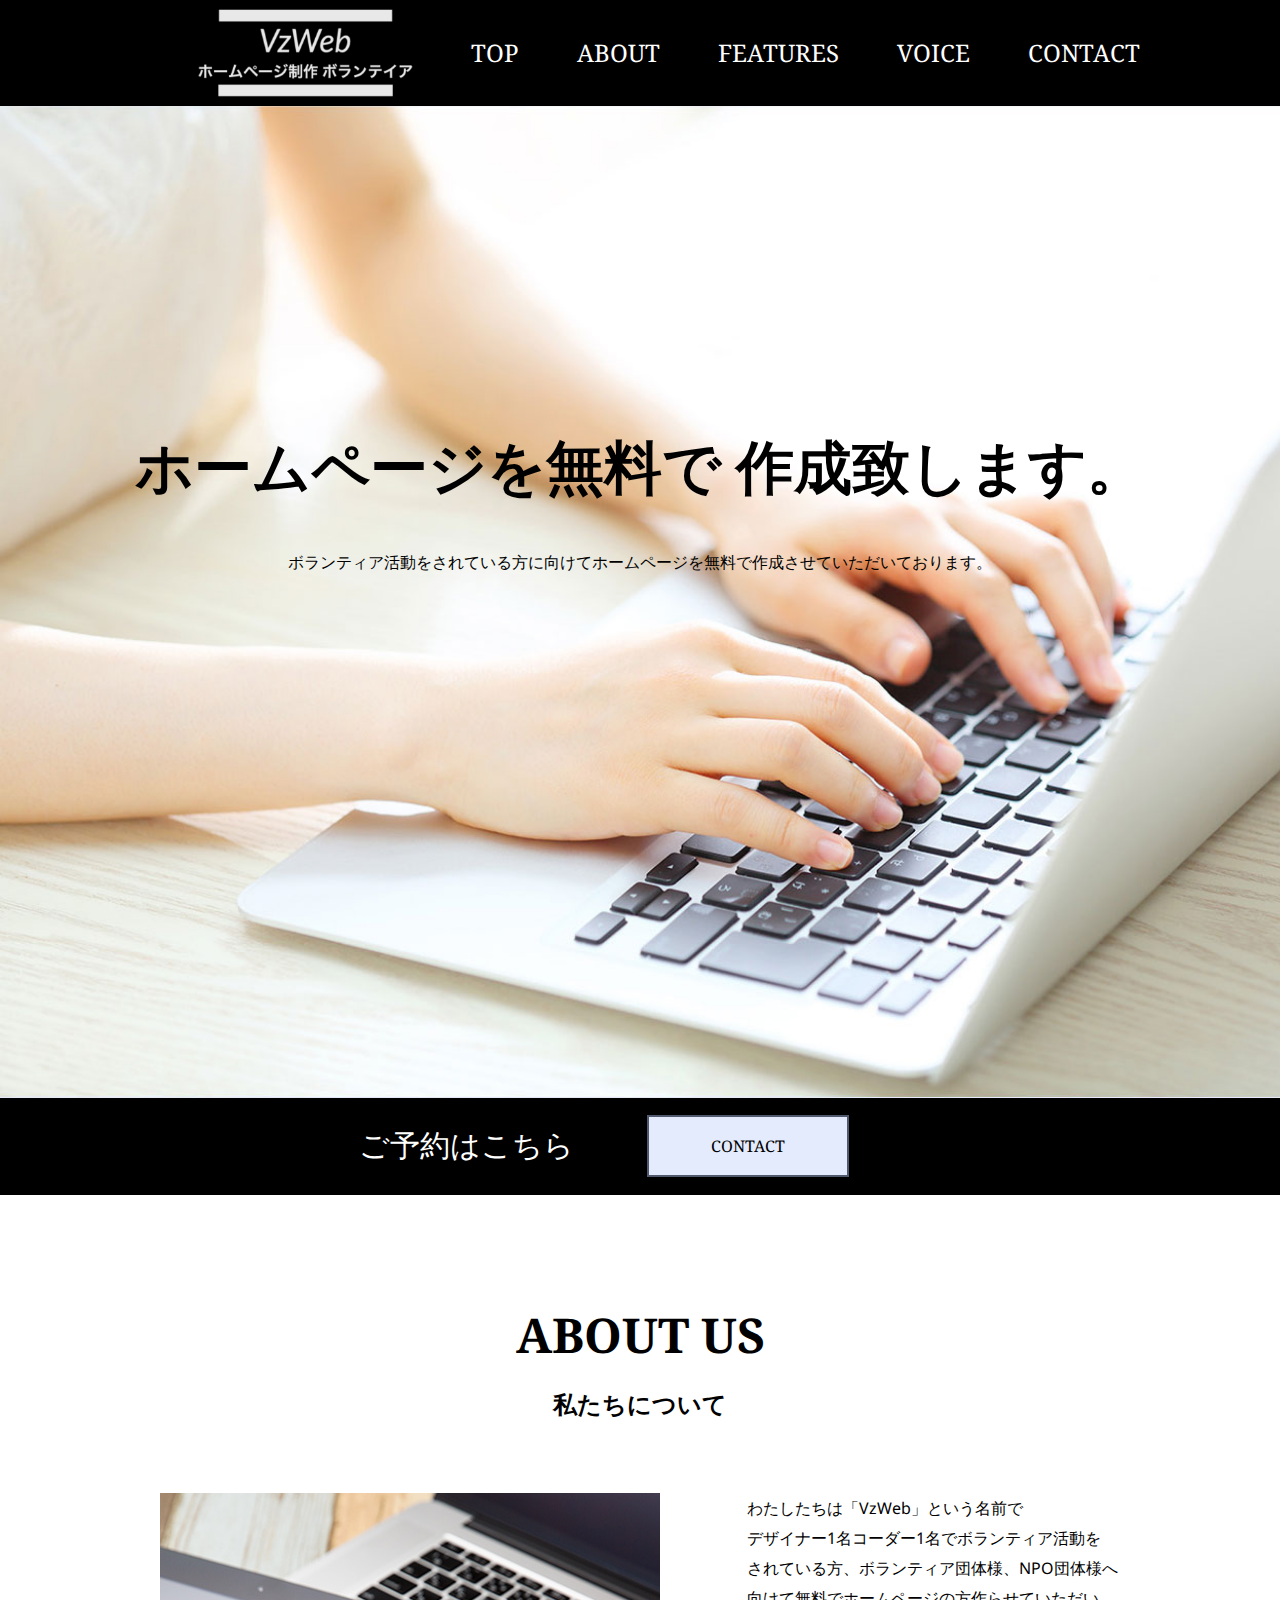
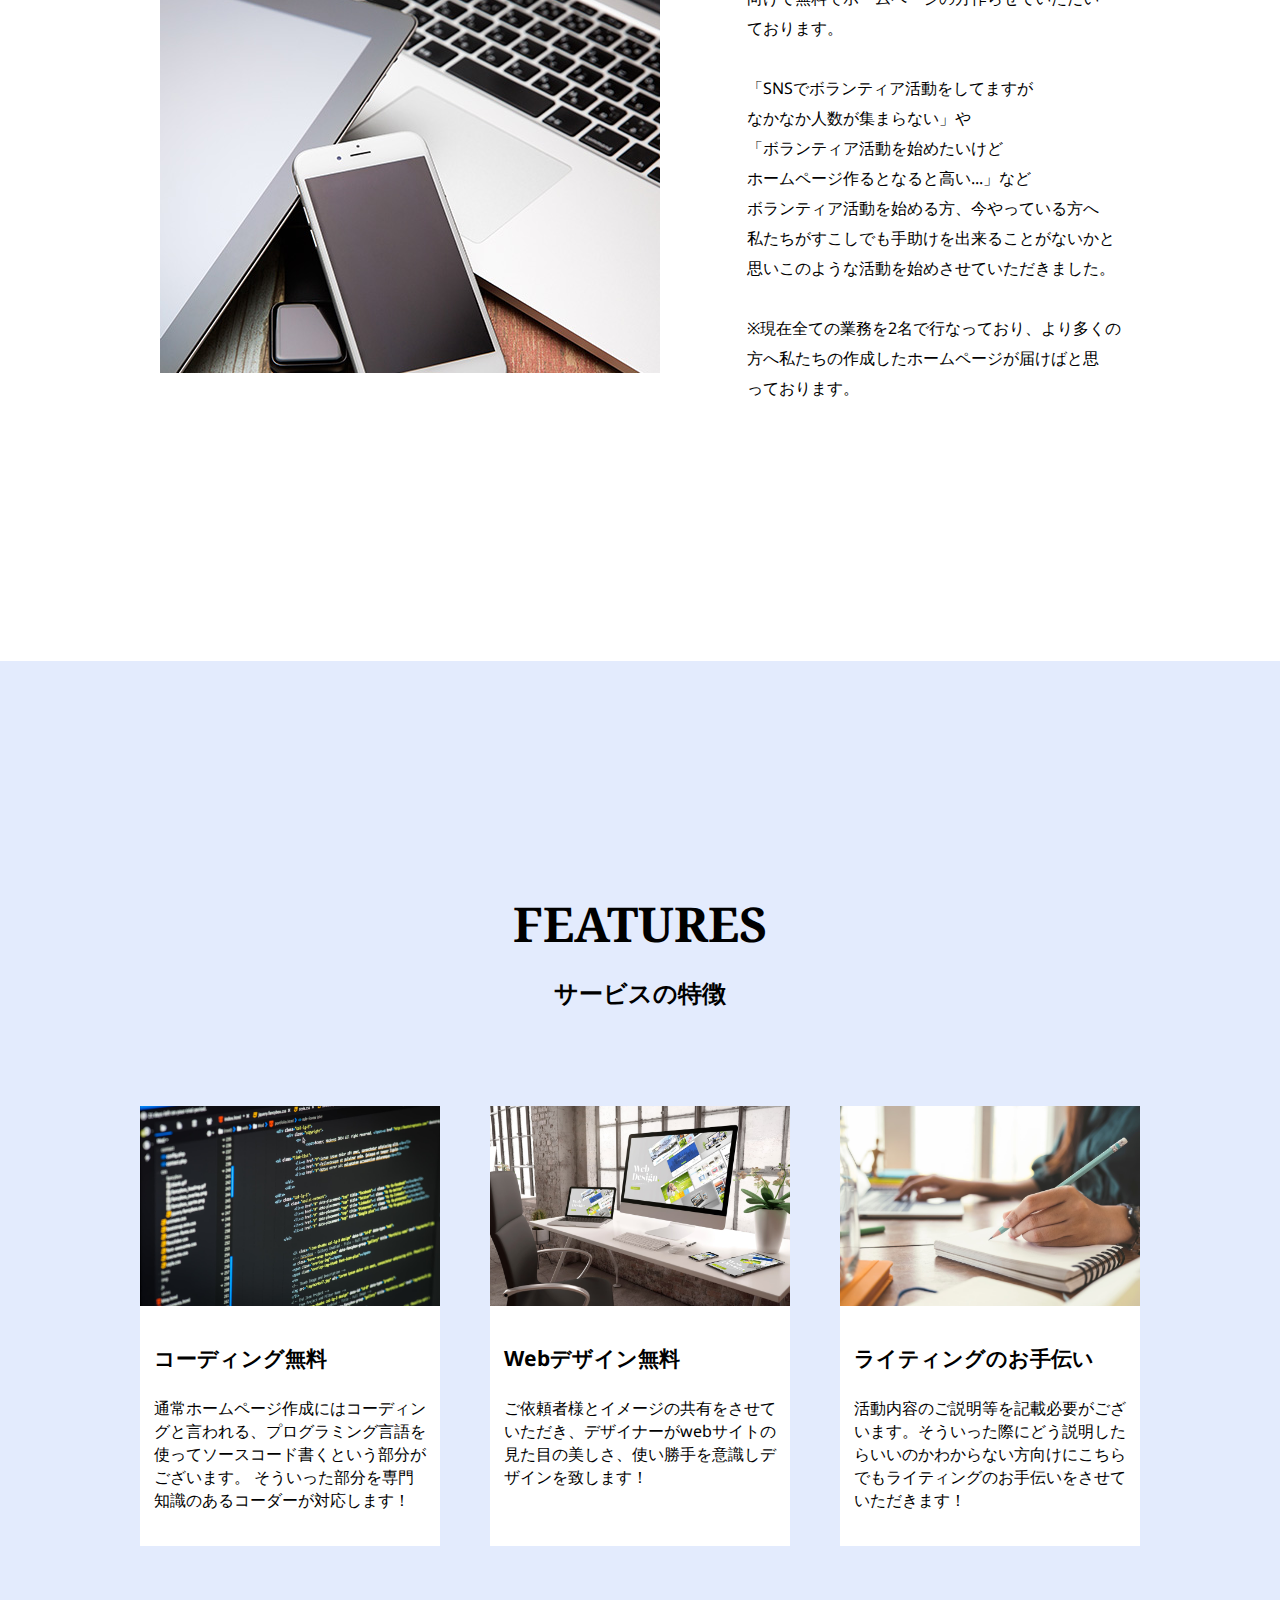
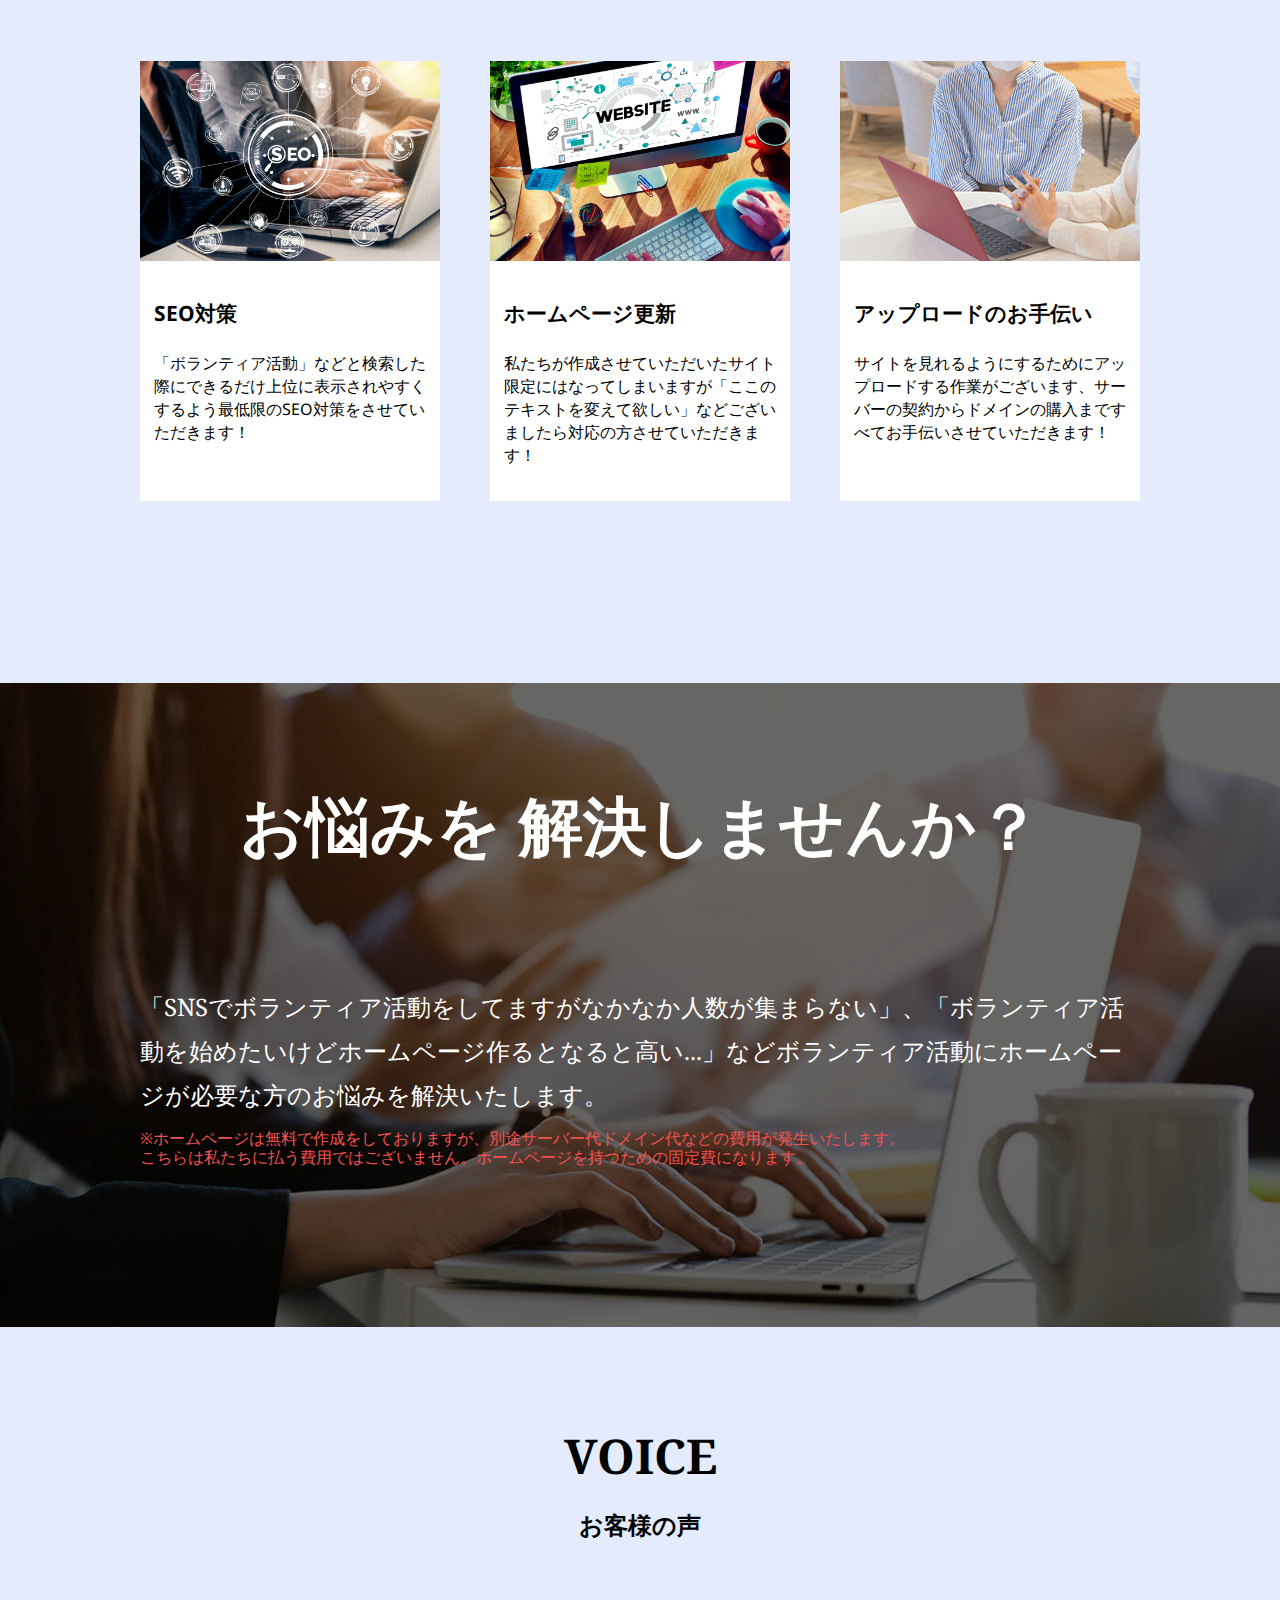
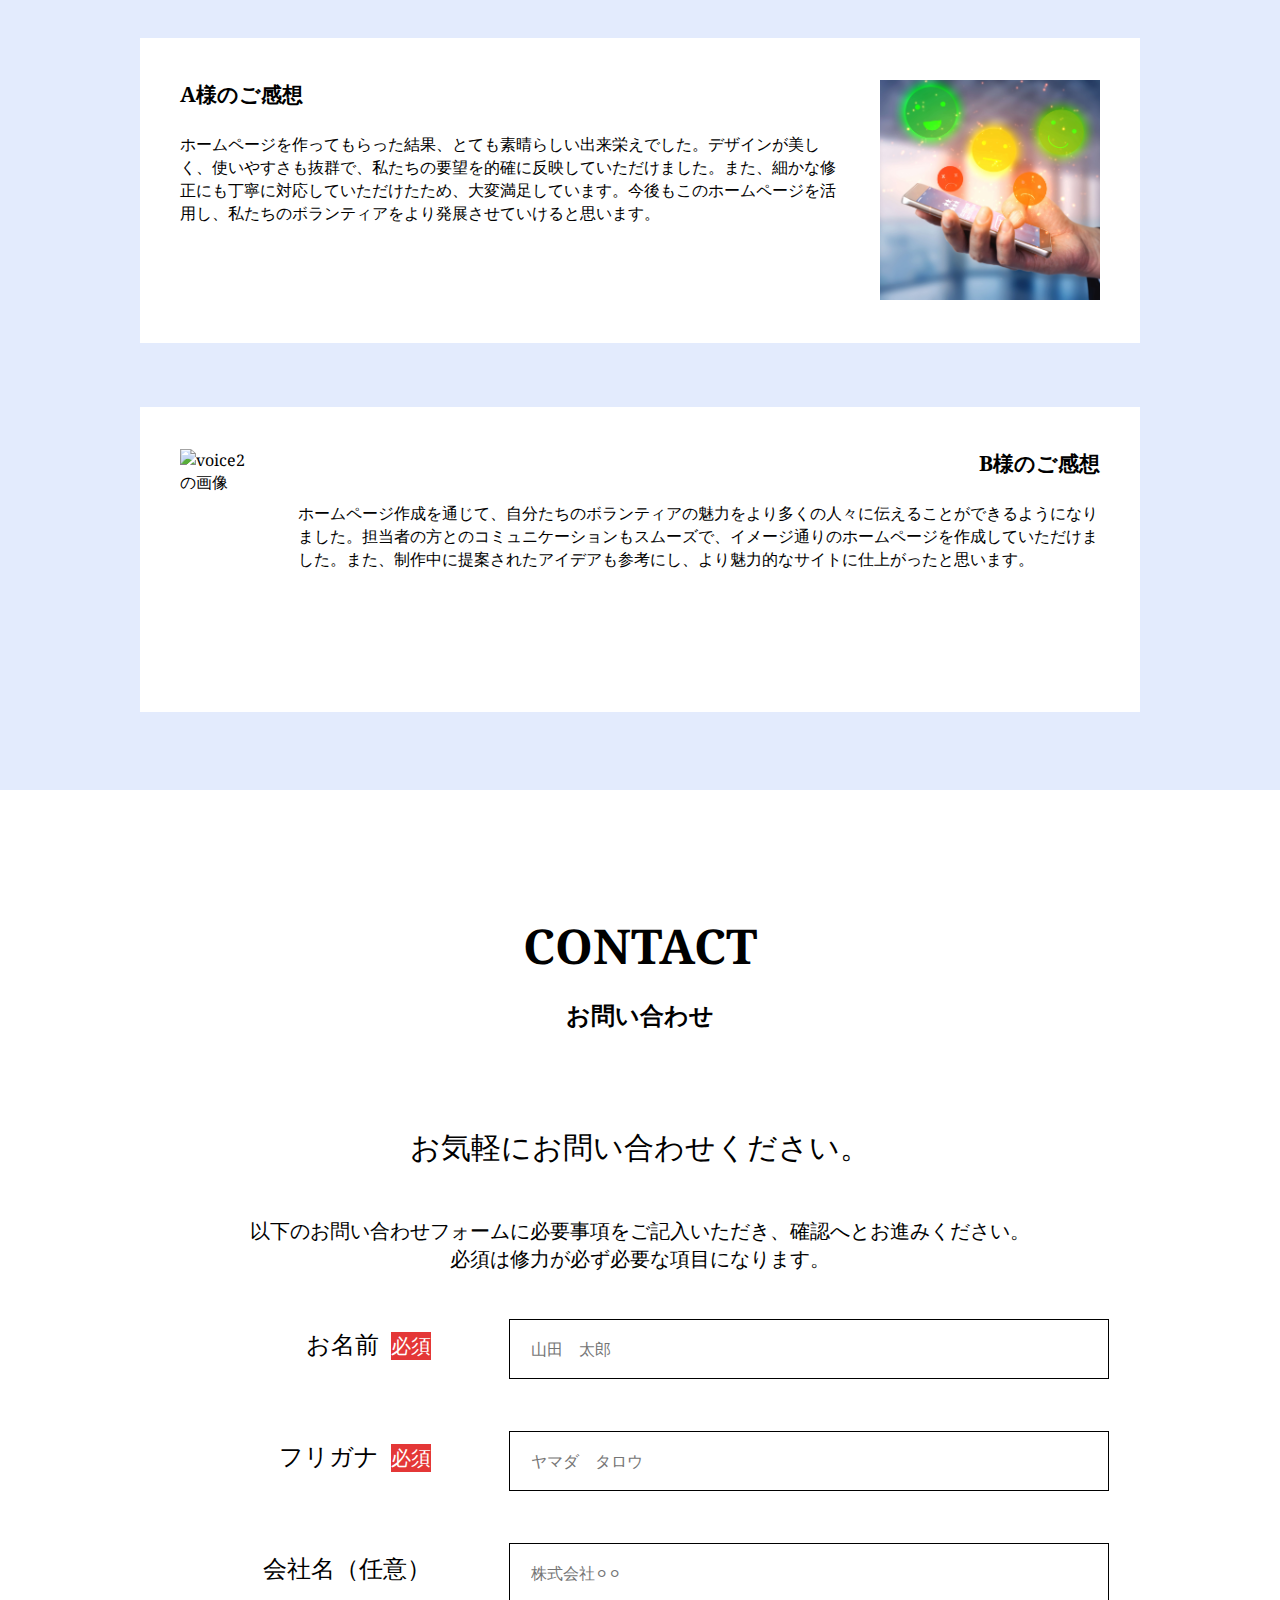
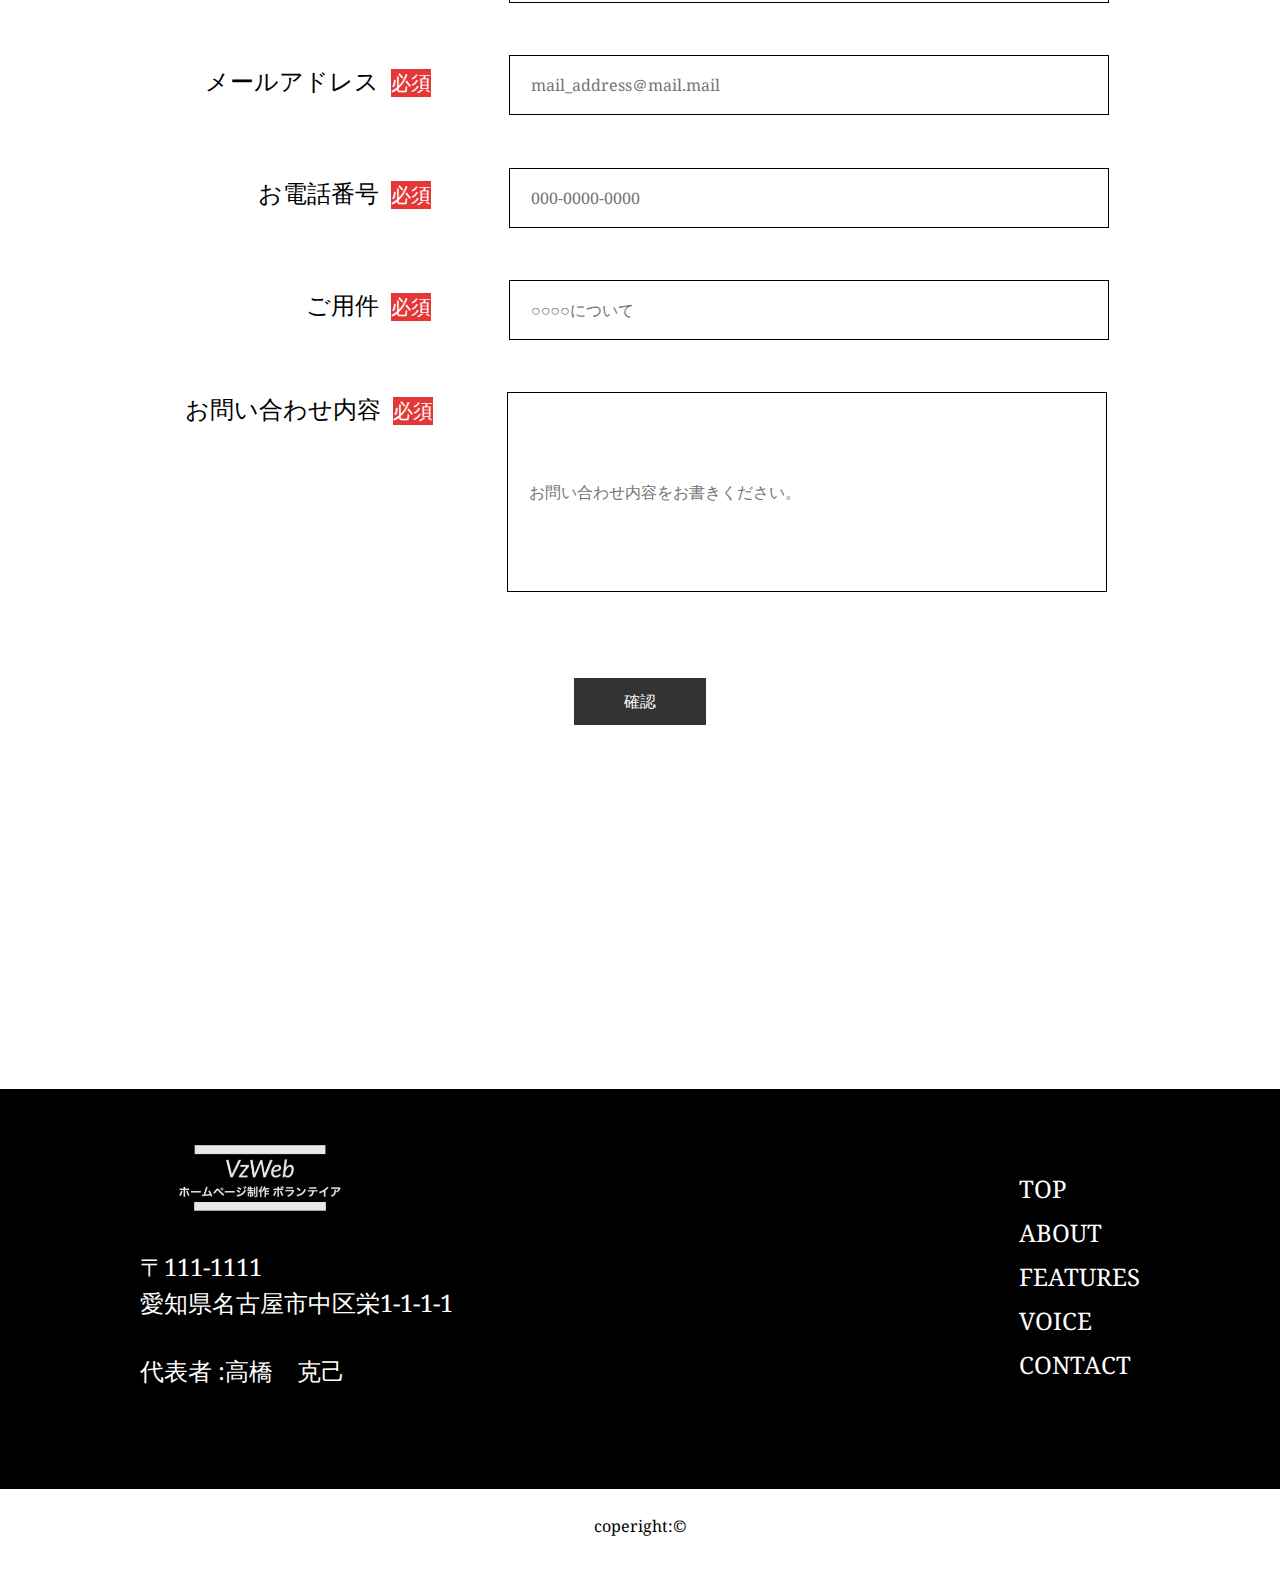
==== commit 437b225e: "VzWeb案件の編集" ====
--- a/VzWeb案件/index.html
+++ b/VzWeb案件/index.html
@@ -7,73 +7,82 @@
     <title>Vzweb | ボランティア団体様に向けた無料でホームページ制作</title>
     <link rel="stylesheet" href="style.css">
     <link href="https://fonts.googleapis.com/css2?family=Noto+Sans:ital,wght@0,100..900;1,100..900&family=Noto+Serif:ital,wght@0,100..900;1,100..900&display=swap" rel="stylesheet">
-    <script scr="jquery-3.6.3.min.js"></script>
+    <script src="https://ajax.googleapis.com/ajax/libs/jquery/3.6.0/jquery.min.js"></script>
+    <script src="script.js"></script>
+
 </head>
+
 <body>
 
-    <header>
-       
-       <div class="nav"> 
-        <div class="wrapper"> 
-        <div class="nav-inr">
-         <img src="picture/rogo.png" alt="ロゴ">
-
-         <div id="drawer_toggle">
-            <span></span>
-            <span></span>
-            <span></span>
-         </div>
-        
-         <nav id="global_nav">
-            <ul class="main-nav">
-                <li><a href="#top">TOP</a></li>
-                <li><a href="#about">ABOUT</a></li>
-                <li><a href="#features">FEATURES</a></li>
-                <li><a href="#voice">VOICE</a></li>
-                <li><a href="#contact">CONTACT</a></li>
-            </ul>
-         </nav>
-         
-        </div>
-        </div>
-       </div>
-       <!--ハンバーガーメニュー-->
-       <div class="humburger">
-        <button class="hamburger-menu" id="js-hamburger-menu">
-           <span class="hamburger-menu__bar"></span>
-           <span class="hamburger-menu__bar"></span>
-           <span class="hamburger-menu__bar"></span>
-         </button>
-         <nav class="navigation">
-           <ul class="navigation__list">
-             <li class="navigation__list-item"><a href="#top" class="navigation__link">TOP</a></li>
-             <li class="navigation__list-item"><a href="#about" class="navigation__link">ABOUT</a></li>
-             <li class="navigation__list-item"><a href="#features" class="navigation__link">FEATURES</a></li>
-             <li class="navigation__list-item"><a href="#voice" class="navigation__link">VOICE</a></li>
-             <li class="navigation__list-item"><a href="#contact" class="navigation__link">CONTACT</a></li>
-           </ul>
-         </nav>
-       </div>
-       
-       <div class="top" id="top">
-
-         <h1>ホームページを無料で<br class="pc-none">
-            作成致します。 </h1>
-         <p>
-            ボランティア活動をされている方に向けてホームページを無料で作成させていただいております。  
-         </p>
-
-       </div> 
-
-       <div class="btn">
-        <span>ご予約はこちら</span>
-        <button class="contactbtn">CONTACT</button>
-       </div>
-    
-
-    </header>
+    <header class="header">
+        <!-- コンテンツ幅 -->
+        <div class="wrapper">
+          <div class="header-inr">
+            <!-- headerのロゴ画像 -->
+            <h2><a href=""><img src="picture/logo.png" alt="ロゴ画像"></a></h2>
+    
+            <!-- headerのナビ -->
+            <nav class="header-nav">
+              <ul>
+                <li><a href="">TOP</a></li>
+                <li><a href="">ABOUT</a></li>
+                <li><a href="">FEATURES</a></li>
+                <li><a href="">VOICE</a></li>
+                <li><a href="">CONTACT</a></li>
+              </ul>
+            </nav>
+    
+            <!-- スマホ用ハンバーガーメニューの線 -->
+            <buttom class="hamburger-button">
+              <span></span>
+              <span></span>
+              <span></span>
+            </buttom>
+    
+            <!-- スマホ用ナビゲーション -->
+            <nav class="nav-sp">
+              <div class="nav-sp_inner">
+                <ul class="nav-sp_menu">
+                  <li class="nav-sp_item">
+                    <a class="nav-sp_link" href="">TOP</a>
+                  </li>
+                  <li class="nav-sp_item">
+                    <a class="nav-sp_link" href="">ABOUT</a>
+                  </li>
+                  <li class="nav-sp_item">
+                    <a class="nav-sp_link" href="">FEATURES</a>
+                  </li>
+                  <li class="nav-sp_item">
+                    <a class="nav-sp_link" href="">VOICE</a>
+                  </li>
+                  <li class="nav-sp_item">
+                    <a class="nav-sp_link" href="">CONTACT</a>
+                  </li>
+                </ul>
+              </div>
+            </nav>
+          </div>
+        </div>
+      </header>
+    
+    
+    
 
     <main>
+        <div class="top" id="top">
+
+            <h1>ホームページを無料で<br class="pc-none">
+               作成致します。 </h1>
+            <p>
+               ボランティア活動をされている方に向けてホームページを無料で作成させていただいております。  
+            </p>
+   
+          </div> 
+   
+          <div class="btn">
+           <span>ご予約はこちら</span>
+           <button class="contactbtn">CONTACT</button>
+          </div>
        <div class="aboutus wrapper" id="about">
         <h3>ABOUT US</h3>
         <h4>私たちについて</h4>
--- a/VzWeb案件/style.css
+++ b/VzWeb案件/style.css
@@ -188,67 +188,234 @@
   font-family: "Noto Serif", serif; 
 }
 
-/*トップ背景*/
-.top{
-    background-image: url(picture/mv.jpg);
-    background-repeat: no-repeat;
-    background-size: cover;
-    height: 992px;
-    margin: 0; 
-}
-@media screen and (max-width:1024px){
-  .top{
-    height: 800px;
-  }
-}
-/*navロゴ*/
-.nav img{
-  width: 240px;
-  height: 80px;
-  
-}
-
-/*nav背景*/
-.nav{
-    background-color: #000000;
-    margin: 0;
-    height: 85px;
-    
-}
-    
-.nav-inr{
+.header {
+  background-color: #000;
+}
+
+/*
+ ロゴとメニューを横並びに、上下中央にし、ロゴとメニューの余白に関しては
+ justify-content: space-between;で.containerの幅の中で
+ ロゴは左側にいき、メニューは右側に行くように余白をっている
+ */
+.header-inr {
   display: flex;
   justify-content: space-between;
   align-items: center;
-  height: 85px;
-  
-}
-
-/*nav*/
-.main-nav{
-    display: flex;
-
-    list-style: none;
-    font-size: 24px;
-    gap: 56px;    
-}
-
-@media screen and (max-width:950px){
-  .main-nav{
-  gap: 30px;
-  font-size: 20px;
- }
-}
-@media screen and (max-width:1024px){
-  .main-nav{
+}
+
+/* Photoshopでのデザインが240pxのため記述。 */
+/*
+ここでwidth:240pxとすると画面幅が縮まった際に240pxで固定になってしまうため
+maxでの記載画面縮めていってもロゴのサイズが小さくなっていくようにmaxをつけている
+240pxの固定で問題なさそうであればmaxはなくてもよい 
+*/
+.header-inr h1 {
+  max-width: 240px;
+  position: relative;
+  z-index: 999;
+}
+
+@media screen and (max-width: 768px) {
+  .header-inr h1 {
+    max-width: 200px;
+    /* 
+    スマホ時大きく感じたため調整
+     */
+  }
+}
+
+/* メニューを横並びにし余白(gap)を58pxとしている */
+.header-inr ul {
+  display: flex;
+  gap: 58px;
+  font-size: 24px;
+  color: #fff;
+}
+.header-inr ul a{
+  color: #fff;
+}
+
+/* ハンバーガーメニューの開いた状態の各メニュー項目同士の間隔 */
+@media screen and (max-width: 1024px) {
+  .header-inr ul {
+    gap: 20px;
+  }
+}
+
+/* メニュー項目を非表示にし、ハンバーガーメニューに切り替える */
+@media screen and (max-width: 1024px) {
+  .header-nav {
     display: none;
   }
-
-.main-nav a{
-    color: #fdfdfd;
-}
-
-
+}
+
+/* 以下ハンバーガーメニュー */
+/* ハンバーガーボタンのデザイン */
+.hamburger-button {
+  position: relative;
+  width: 3rem;
+  height: 3rem;
+  background-color: transparent;
+  border: none;
+  cursor: pointer;
+  z-index: 999;
+   /* 
+   メニューを開いている時もクリックできるよう設定
+   ここの999の数字を下げてしまうと線が見えなくなってしまう
+    */
+  display: none;
+}
+
+/* 
+ここでハンバーガーメニューの3本線が表示されるようにしている
+ */
+ @media screen and (max-width: 1024px) {
+    .hamburger-button {
+      display: block;
+    }
+  }
+
+
+  /* ３本線のボタンに関する記述 */
+.hamburger-button > span {
+  display: block;
+  position: absolute;
+  top: 50%;
+  left: 50%;
+  width: 2rem;
+  height: 2px;
+  background-color: #fff;
+  transform: translateX(-50%);
+}
+
+.hamburger-button > span:first-child {
+  transform: translate(-50%, calc(-50% - 0.7rem));
+  transition: transform 0.6s ease;
+}
+
+.hamburger-button > span:nth-child(2) {
+  transform: translate(-50%, -50%);
+  transition: opacity 0.6s ease;
+}
+
+.hamburger-button > span:last-child {
+  transform: translate(-50%, calc(-50% + 0.7rem));
+  transition: transform 0.6s ease;
+}
+
+.hamburger-button.active > span:first-child {
+  transform: translate(-50%, -50%) rotate(-45deg);
+}
+
+.hamburger-button.active > span:first-child {
+  transform: translate(-50%, -50%) rotate(-45deg);
+}
+
+.hamburger-button.active > span:nth-child(2) {
+  opacity: 0;
+}
+
+.hamburger-button.active > span:last-child {
+  transform: translate(-50%, -50%) rotate(45deg);
+}
+
+/* ここまでボタンに関する記述 */
+
+/* メニューのデザイン */
+.nav-sp {
+  position: fixed; /* 追従ヘッダーなどでも表示できるよう設定しておく */
+  top: 0;
+  left: 0;
+  width: 100%;
+  height: 100vh;
+  background-color: rgba(0, 0, 0, 0.5);
+  transition: all 0.6s;
+  opacity: 0;
+  visibility: hidden;
+  display: none;
+  z-index: 998;
+  /* 
+  .hamburger-buttonにも同じ記述があるがこちらは998となっている
+  数字が大きいほど重なり順で一番上に表示される
+  試しに999にしてハンバーガーメニューを開くと３本線が見えなくなってしまう
+  試してみてください。
+  ハンバーガーメニューの３本線は常に一番上にないといけないため999で
+  ここはメニューの部分になるため３本線よりは１つ下に表示してほしいため998としている
+   */
+
+}
+
+@media screen and (max-width: 1024px) {
+  .nav-sp {
+    display: block;
+  }
+}
+
+.nav-sp.active {
+  opacity: 1;
+  visibility: visible;
+}
+
+.nav-sp_inner {
+  position: relative;
+  width: 100%;
+  height: 100%;
+  background-color: #000;
+  padding: 6rem 1.5rem 1rem;
+  /*
+  メニュー上下左右に余白をとっている
+  remと記述しているがpxでも問題ございません。
+   */
+  margin: 0 0 0 auto;
+  overflow: scroll;
+  transform: translateX(100%);
+  /* 
+  ↑この記述はメニューがどのようなアニメーションで開くかを制御している
+  現在右からスライドして出てくる
+  この記述を消すとふわっと表示される
+  試してみてください。
+   */
+  transition: transform 0.6s ease;
+  /* 
+  ↑この記述はメニューがどのぐらいの速度で表示されるか
+  今は0.6秒で表示される
+  6sなどにすると6秒かけて表示される
+  試してみてください。
+   */
+}
+
+.nav-sp_menu {
+  display: flex;
+  flex-direction: column;
+  /* 
+  メニューの項目を並びにしている
+   */
+}
+
+.nav-sp_link {
+  display: block;
+  color: #fff;
+  text-decoration: none;
+  padding: 1rem 1rem;
+  border-bottom: solid 1px lightgray;
+  /* 
+  メニューの中身の各項目
+  上下に余白がないと押した際に他のメニューが反応してしまう可能性があるため
+  すこし、押せる範囲を広げている
+  background-color: aqua;
+  などを入れて押せる範囲がどのぐらいあるのか目で確かめてみてください。
+   */
+}
+
+.nav-sp.active .nav-sp_inner {
+  transform: translateX(0);
+}
+
+/* ハンバーガーメニュー展開時、背景を固定 */
+body.active {
+  height: 100%;
+  overflow: hidden;
+}
 
 
 /*コンテンツの最大幅設定*/
@@ -265,6 +432,20 @@
  .pc-none{
   display: block;
  }
+}
+
+/*トップ背景*/
+.top{
+  background-image: url(picture/mv.jpg);
+  background-repeat: no-repeat;
+  background-size: cover;
+  height: 992px;
+  margin: 0; 
+}
+@media screen and (max-width:1024px){
+.top{
+  height: 800px;
+}
 }
 
 /*topの文字*/
@@ -333,6 +514,7 @@
   .btn span{
     display: none;
   }
+} 
 
 
 .contactbtn{
@@ -763,91 +945,3 @@
   text-align: center;
 }
 
-/*ハンバーガーメニュー*/
-
-@media screen and (max-width:1024px){
-  .hamburger{
-    display: block;
-  }
-.hamburger-menu {
-  width: 50px;
-  height: 50px;
-  position: relative;
-  border: none;
-  background: transparent;
-  appearance: none;
-  padding: 0;
-  cursor: pointer;
-}
-.hamburger-menu__bar {
-  display: inline-block;
-  width: 44%;
-  height: 2px;
-  background: #242424;
-  position: absolute;
-  left: 50%;
-  transform: translateX(-50%);
-  transition: .5s;
-}
-.hamburger-menu__bar:first-child {
-  top: 16px;
-}
-.hamburger-menu__bar:nth-child(2) {
-  top: 24px;
-}
-.hamburger-menu__bar:last-child {
-  top: 32px;
-}
-.hamburger-menu--open .hamburger-menu__bar {
-  top: 50%;
-}
-.hamburger-menu--open .hamburger-menu__bar:first-child {
-  transform: translateX(-50%) translateY(-50%) rotate(45deg);
-}
-.hamburger-menu--open .hamburger-menu__bar:last-child {
-  transform: translateX(-50%) translateY(-50%) rotate(-45deg);
-}
-.hamburger-menu--open .hamburger-menu__bar:nth-child(2) {
-  display: none;
-}
-.navigation {
-  display: none;
-  background: #242424;
-  position: absolute;
-  top: 50px;
-  width: 100%;
-  z-index: 9999;
-}
-.navigation__list {
-  text-align: center;
-  list-style: none;
-  padding: 0;
-  margin: 0;
-}
-.navigation__list-item {
-  border-bottom: solid 1px #474747;
-}
-.navigation__list-item:first-child {
-  border-top: solid 1px #474747;
-}
-.navigation__link {
-  color: #fff;
-  font-weight: 700;
-  text-decoration: none;
-  display: block;
-  padding: 24px 0;
-  transition: .5s;
-}
-@media (hover: hover) and (pointer: fine) {
-  .navigation__link:hover {
-    background: #333;
-  }
-}
-
-
-
-
-
-
-
-
